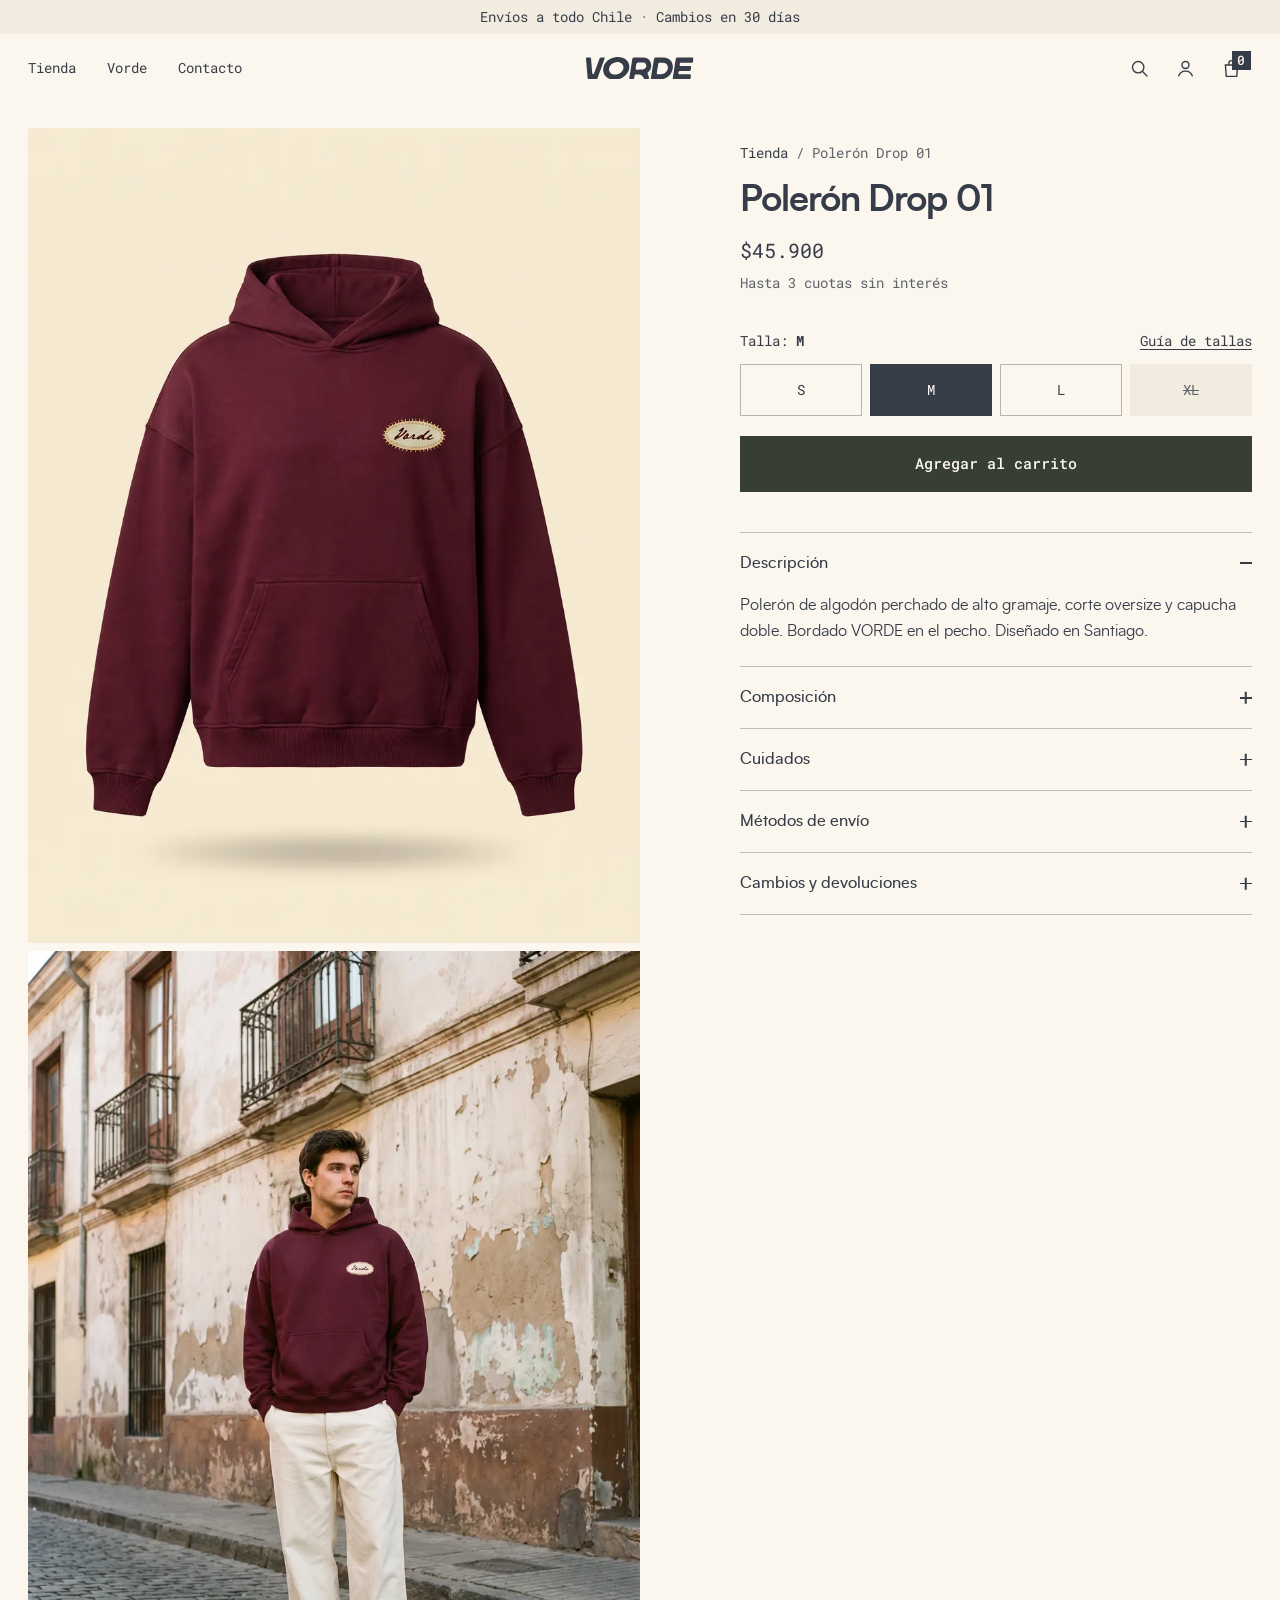
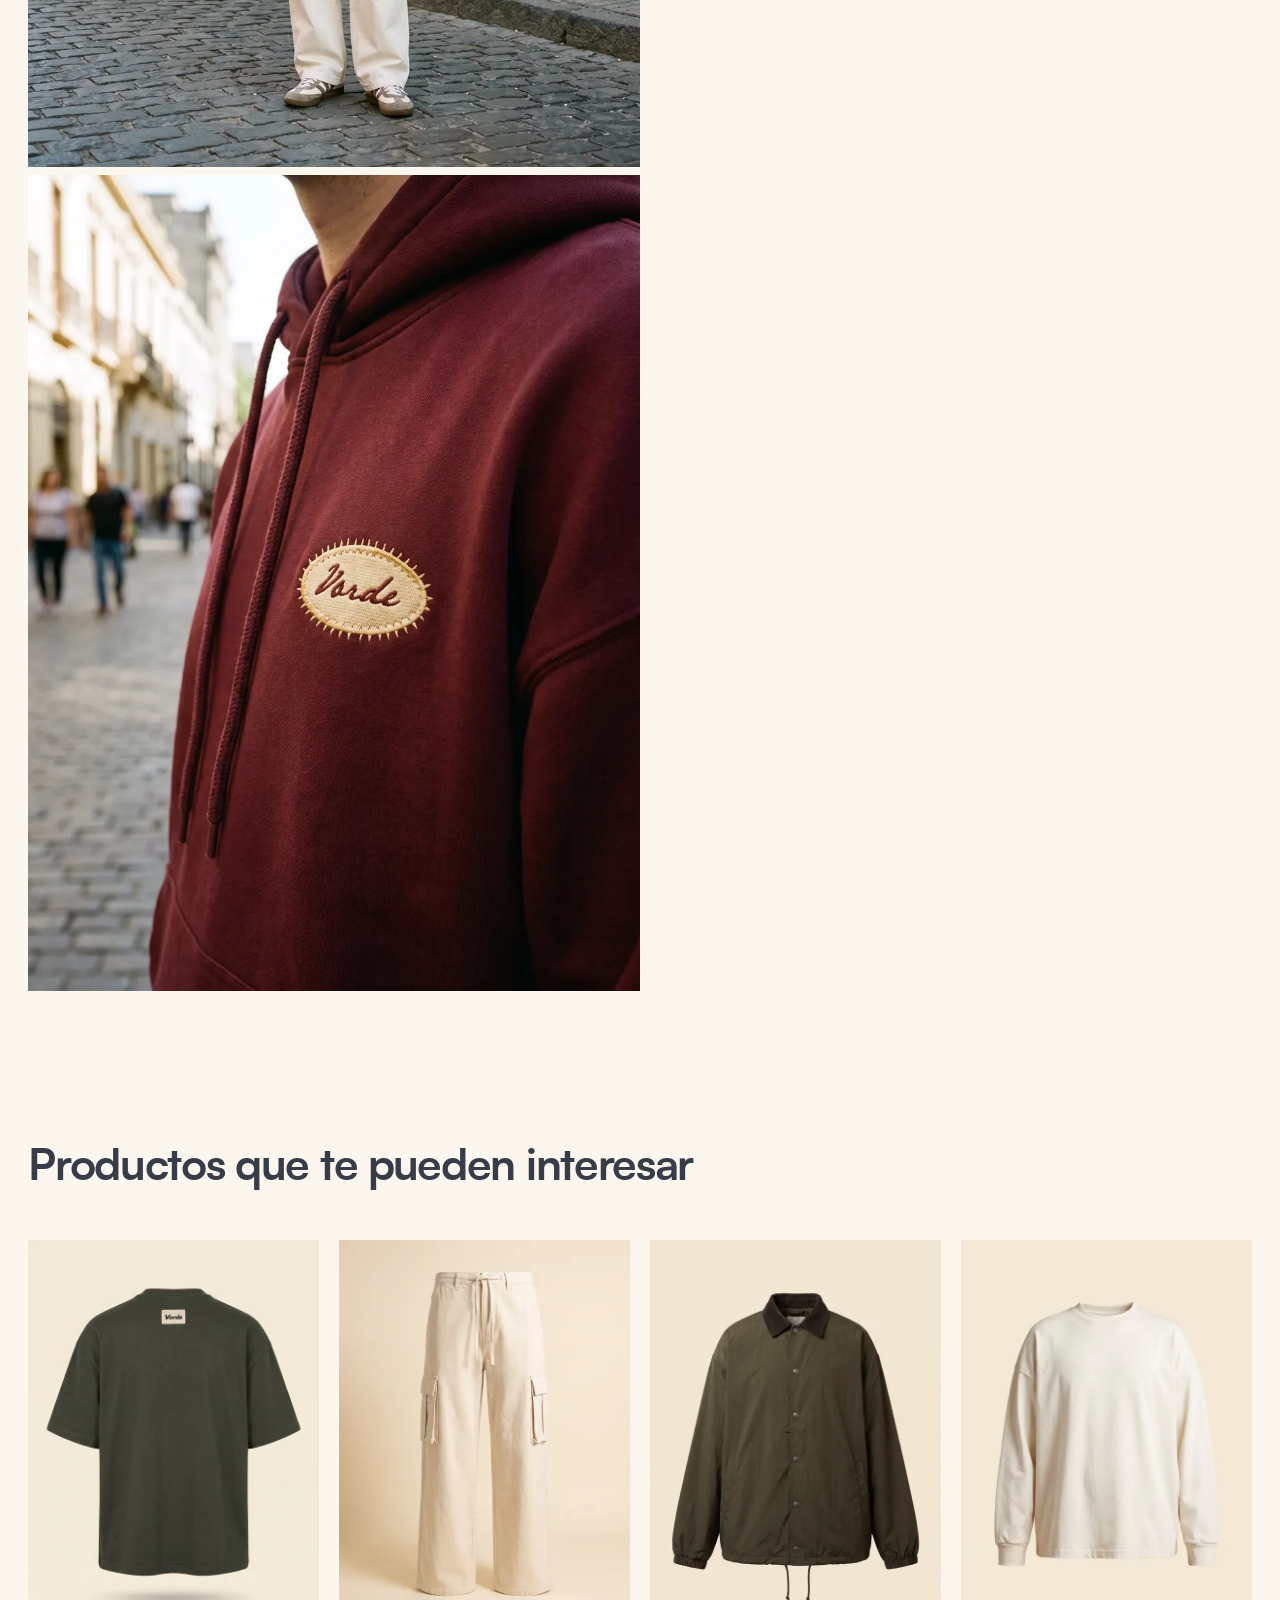
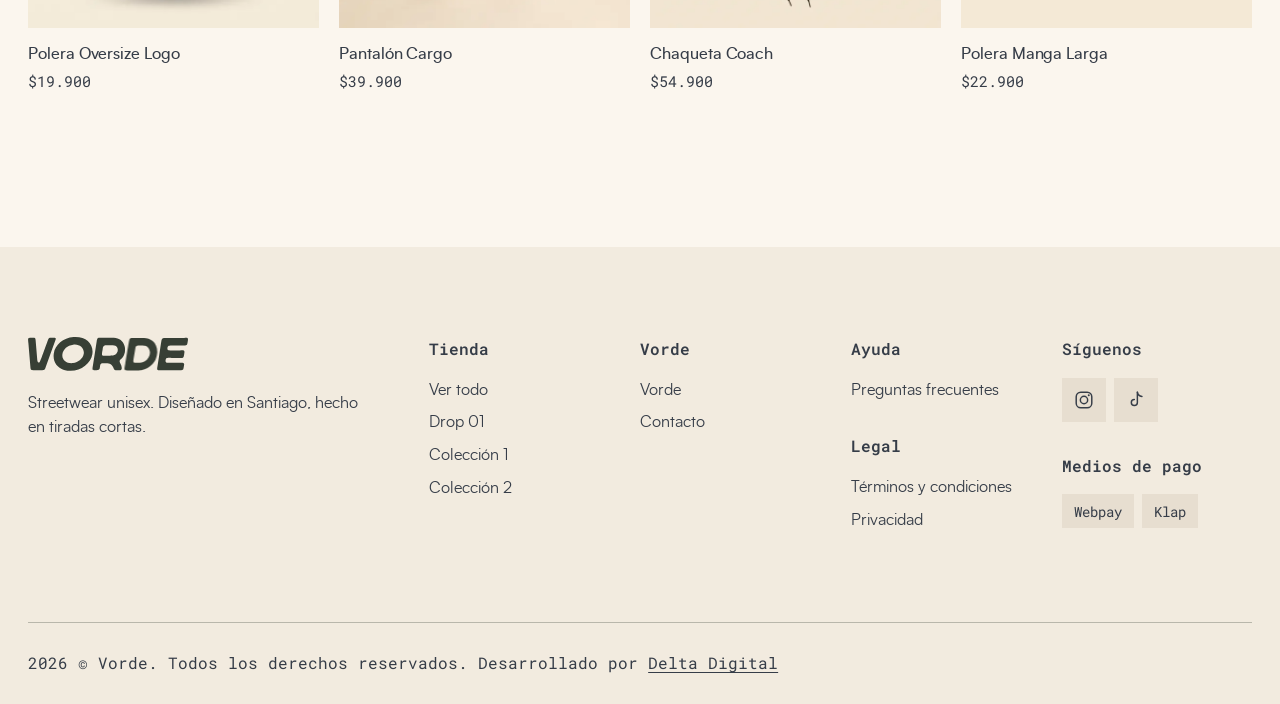
==== producto.html @ 06d6f012 "Subir sitio web" ====
<!doctype html>
<html lang="es">
<head>
  <meta charset="utf-8">
  <meta name="viewport" content="width=device-width, initial-scale=1, viewport-fit=cover">
  <title>Polerón Drop 01 | Vorde</title>
  <meta name="description" content="Streetwear unisex. Diseñado en Santiago, hecho en tiradas cortas.">
  <link rel="preload" href="assets/fonts/satoshi-black.woff2" as="font" type="font/woff2" crossorigin>
  <link rel="preconnect" href="https://fonts.googleapis.com">
  <link rel="preconnect" href="https://fonts.gstatic.com" crossorigin>
  <link rel="stylesheet" href="https://fonts.googleapis.com/css2?family=Roboto+Mono:wght@400;500;600&display=swap">
  <link rel="stylesheet" href="assets/css/styles.css">
</head>
<body data-solid-header>
  <a class="skip" href="#contenido">Saltar al contenido</a>

  <svg width="0" height="0" class="sprite" aria-hidden="true" focusable="false">
    <symbol id="i-search" viewBox="0 0 24 24"><circle cx="10.5" cy="10.5" r="6.5" fill="none" stroke="currentColor" stroke-width="1.6"/><path d="M15.5 15.5 21 21" fill="none" stroke="currentColor" stroke-width="1.6"/></symbol>
    <symbol id="i-user" viewBox="0 0 24 24"><circle cx="12" cy="8" r="4" fill="none" stroke="currentColor" stroke-width="1.6"/><path d="M4 21c1.2-4 4.3-6 8-6s6.8 2 8 6" fill="none" stroke="currentColor" stroke-width="1.6"/></symbol>
    <symbol id="i-bag" viewBox="0 0 24 24"><path d="M5 8h14l-1 13H6L5 8Z" fill="none" stroke="currentColor" stroke-width="1.6"/><path d="M9 8V6a3 3 0 0 1 6 0v2" fill="none" stroke="currentColor" stroke-width="1.6"/></symbol>
    <symbol id="i-menu" viewBox="0 0 24 24"><path d="M3 8h18M3 16h18" fill="none" stroke="currentColor" stroke-width="1.6"/></symbol>
    <symbol id="i-instagram" viewBox="0 0 24 24"><rect x="3.5" y="3.5" width="17" height="17" rx="5" fill="none" stroke="currentColor" stroke-width="1.6"/><circle cx="12" cy="12" r="4" fill="none" stroke="currentColor" stroke-width="1.6"/><circle cx="17.2" cy="6.8" r="1.1" fill="currentColor"/></symbol>
    <symbol id="i-tiktok" viewBox="0 0 24 24"><path d="M13.5 3.5v11.2a3.3 3.3 0 1 1-3.3-3.3" fill="none" stroke="currentColor" stroke-width="1.6" stroke-linecap="round"/><path d="M13.5 3.5c.4 2.6 2.3 4.4 5 4.6" fill="none" stroke="currentColor" stroke-width="1.6" stroke-linecap="round"/></symbol>
    <symbol id="i-close" viewBox="0 0 24 24"><path d="M5 5l14 14M19 5 5 19" fill="none" stroke="currentColor" stroke-width="1.6"/></symbol>
    <symbol id="vorde-logo" viewBox="0 0 147.6 31.26"><g fill="currentColor" fill-rule="evenodd"><path d="M70.67,7.78c.92-.24,4.79-.09,6.06-.09,2.12,0,3.57.01,4.85,1.18,1.03.94,1.6,2.85,1.03,4.61-1.24,3.84-5.27,3.84-8.26,3.84-1.23,0-4.92.26-5.67-.31-.98-.75-.14-3.81.08-5.08.29-1.72.14-3.7,1.9-4.16h0ZM89.33,14.01c1.08-5.45-1.71-10.08-5.06-11.86-2.21-1.18-4.29-1.44-7.12-1.44-2.84,0-5.67,0-8.51,0-3.98,0-4.68-.62-5.3,3.25-1.17,7.28-2.22,14.98-3.46,22.09-.87,4.99-.55,4.57,3.18,4.58,4.05,0,2.69-1.47,3.63-4.91.37-1.34,1.22-1.56,2.78-1.56,3.8-.01,7.15-.3,9.07,3.66,1.4,2.88.59,2.85,5.72,2.82,1.66-.01,2.23-.48,2.21-2.12-.03-3.05-2.28-4.77-1.94-6.55.36-1.89,3.65-2.18,4.79-7.96Z"/><path d="M147.54,2.96c.41-2.65-1.21-2.14-3.41-2.14h-17.16c-2.08,0-3.4,0-3.76,2-.82,4.61-1.51,9.94-2.28,14.71-.56,3.42-1.07,6.59-1.57,9.97-.34,2.34-.59,3.26,2.03,3.24h17.02c1.73,0,4.18.35,4.84-.92.21-.41.83-4.24.8-4.82-.1-1.8-3.11-1.21-4.52-1.21-1.67,0-10.56.11-11.42-.05-1.66-.31-1.43-2.91-.64-3.82.82-.94,3.54-.61,5.09-.61,1.91,0,3.81,0,5.72,0,1.61,0,4.18.36,5.08-.67.48-.55.88-3.84.96-4.68.2-2.16-2.24-1.6-4.09-1.6-1.91,0-3.81,0-5.72,0-1.24,0-4.64.27-5.4-.37-1.02-.85-.4-3.49.67-4,.88-.42,9.56-.19,11.29-.19,6.14,0,5.63.67,6.48-4.84Z"/><path d="M100.65,7.97c.95-.33,6.26-.1,7.31.19,1.97.53,3.39,1.97,4.06,3.74,1.57,4.13-.79,8.38-4.22,10.54-1.99,1.25-3.84,1.35-6.5,1.36-3.73,0-4.55.54-3.93-3.4l1.69-10c.27-1.51.32-1.97,1.59-2.41h0ZM119.13,15.24c.6-4.56-1.28-9.05-3.63-11.13-3.24-2.87-6.37-3.27-11.83-3.28-2.51,0-5.03-.02-7.54,0-1.41,0-2,.31-2.48,1.33-.48,1.02-3.25,18.89-3.9,22.39-.18.99-.38,2.12-.55,3.18-.19,1.23-.47,2.35.52,2.84.78.39,13.31.23,14.77,0,4.28-.66,7.83-2.85,9.94-5.11,2.57-2.76,4.03-5.23,4.69-10.22Z"/><path d="M41.58,7.12c5.94-.89,10.6,3.36,9.8,8.42-.7,4.41-5.09,8-9.92,8.54-6.03.68-10.62-3.14-9.75-8.33.77-4.65,4.6-7.84,9.87-8.63h0ZM59.3,15.96C60.85,6.22,53.32-.78,41.95.07c-9.55.72-17.14,7.18-18.25,15.28-.95,6.97,2.69,12.98,9.49,15.01,12.42,3.71,24.57-4.71,26.11-14.4Z"/><path d="M25.46,2.29c.74-1.97-1.68-1.58-3.13-1.58-1.93,0-3.03-.32-3.69,1.26-1.13,2.69-7.14,20.45-8.06,21.23-1.56,1.32-1.99-.96-2.11-2.19L6.96,2.98c-.19-2.14-.33-2.29-2.63-2.28-1.24,0-3.71-.42-4.24.71-.28.6.13,3.58.21,4.46l1.9,22.52c.18,2.1.56,2.24,2.69,2.24,1.56,0,8.78.17,9.66-.13,1.12-.38,1.37-1.84,1.82-3.08l3.89-10.73c1.79-4.76,3.41-9.63,5.2-14.4Z"/></g></symbol>
  </svg>

  <!-- Barra de anuncio + header (transparente sobre el hero, sólido al hacer scroll) -->
  <div class="top" data-top>
    <p class="announce">Envíos a todo Chile · Cambios en 30 días</p>
    <header class="nav">
      <button class="nav__menu icon-btn" type="button" aria-label="Abrir menú" aria-expanded="false" aria-controls="menu-movil" data-menu-open>
        <svg><use href="#i-menu"/></svg>
      </button>
      <nav class="nav__links" aria-label="Principal">
        <a href="tienda.html">Tienda</a>
        <a href="vorde.html">Vorde</a>
        <a href="contacto.html">Contacto</a>
      </nav>
      <a class="nav__logo" href="index.html" aria-label="Vorde, inicio">
        <svg class="logo" viewBox="0 0 147.6 31.26" aria-hidden="true" focusable="false"><use href="#vorde-logo"/></svg>
      </a>
      <div class="nav__icons">
        <a class="icon-btn" href="#buscar" aria-label="Buscar"><svg><use href="#i-search"/></svg></a>
        <a class="icon-btn nav__account" href="#cuenta" aria-label="Cuenta"><svg><use href="#i-user"/></svg></a>
        <a class="icon-btn nav__cart" href="#carrito" aria-label="Carrito, 0 productos"><svg><use href="#i-bag"/></svg><span class="nav__count">0</span></a>
      </div>
    </header>
  </div>

  <!-- Menú en teléfono -->
  <div class="drawer" id="menu-movil" hidden data-menu>
    <button class="icon-btn drawer__close" type="button" aria-label="Cerrar menú" data-menu-close><svg><use href="#i-close"/></svg></button>
    <nav aria-label="Menú">
      <a href="tienda.html">Tienda</a>
      <a href="vorde.html">Vorde</a>
      <a href="contacto.html">Contacto</a>
    </nav>
  </div>

  <main id="contenido" class="pdp-page" data-pdp>
    <!-- 1 · Producto: fotos apiladas a la izquierda, columna de compra fija a la derecha -->
    <section class="pdp container">
      <div class="pdp__gallery" data-gallery role="region" aria-roledescription="carrusel" aria-label="Fotos del producto">
          <figure class="pdp__photo">
            <picture>
              <source type="image/webp" srcset="assets/img/producto/poleron-drop01-1-900.webp 900w, assets/img/producto/poleron-drop01-1-1400.webp 1400w" sizes="(max-width: 900px) 88vw, 55vw">
              <img src="assets/img/producto/poleron-drop01-1-900.jpg" srcset="assets/img/producto/poleron-drop01-1-900.jpg 900w, assets/img/producto/poleron-drop01-1-1400.jpg 1400w" sizes="(max-width: 900px) 88vw, 55vw" width="1400" height="1867" alt="Polerón amplio burdeo con parche ovalado Vorde en el pecho." fetchpriority="high">
            </picture>
          </figure>
          <figure class="pdp__photo">
            <picture>
              <source type="image/webp" srcset="assets/img/producto/poleron-drop01-2-900.webp 900w, assets/img/producto/poleron-drop01-2-1400.webp 1400w" sizes="(max-width: 900px) 88vw, 55vw">
              <img src="assets/img/producto/poleron-drop01-2-900.jpg" srcset="assets/img/producto/poleron-drop01-2-900.jpg 900w, assets/img/producto/poleron-drop01-2-1400.jpg 1400w" sizes="(max-width: 900px) 88vw, 55vw" width="1400" height="1867" alt="Joven con el polerón burdeo y pantalón crema en una calle de Santiago." loading="lazy">
            </picture>
          </figure>
          <figure class="pdp__photo">
            <picture>
              <source type="image/webp" srcset="assets/img/producto/poleron-drop01-3-900.webp 900w, assets/img/producto/poleron-drop01-3-1400.webp 1400w" sizes="(max-width: 900px) 88vw, 55vw">
              <img src="assets/img/producto/poleron-drop01-3-900.jpg" srcset="assets/img/producto/poleron-drop01-3-900.jpg 900w, assets/img/producto/poleron-drop01-3-1400.jpg 1400w" sizes="(max-width: 900px) 88vw, 55vw" width="1400" height="1867" alt="Detalle del parche bordado Vorde y el cordón de la capucha del polerón burdeo." loading="lazy">
            </picture>
          </figure>
      </div>
      <div class="pdp__dots" data-dots role="group" aria-label="Elegir foto"><button type="button" class="is-on" aria-label="Foto 1 de 3" aria-current="true"></button><button type="button" aria-label="Foto 2 de 3"></button><button type="button" aria-label="Foto 3 de 3"></button></div>

      <div class="pdp__info">
        <div class="pdp__sticky">
          <!-- Ruta de navegación: vuelve a la Tienda -->
          <nav class="crumbs" aria-label="Ruta de navegación">
            <ol>
              <li><a href="tienda.html">Tienda</a></li>
              <li aria-current="page" data-p="crumb">Polerón Drop 01</li>
            </ol>
          </nav>

          <!-- 2 · Nombre y precio -->
          <h1 class="pdp__name" data-p="name">Polerón Drop 01</h1>
          <p class="pdp__price" data-p="price">$45.900</p>
          <p class="pdp__note">Hasta 3 cuotas sin interés</p>

          <!-- 3 · Selección de talla (en Shopify: variantes nativas) -->
          <div class="pdp__sizes">
            <div class="pdp__sizes-head">
              <p>Talla: <b data-p="size">M</b></p>
              <a href="#guia-de-tallas" data-guide-open aria-haspopup="dialog">Guía de tallas</a>
            </div>
            <div class="sizes" role="group" aria-label="Talla" data-sizes><button class="size" type="button" aria-pressed="false" data-size="S">S</button><button class="size is-on" type="button" aria-pressed="true" data-size="M">M</button><button class="size" type="button" aria-pressed="false" data-size="L">L</button><button class="size is-out" type="button" disabled aria-label="XL, agotada" data-size="XL"><s>XL</s></button></div>
          </div>

          <!-- 4 · Agregar al carrito -->
          <button class="btn btn--oliva pdp__add" type="button" data-add>Agregar al carrito</button>

          <!-- 5 · Información desplegable -->
          <div class="pdp__acc">
            <details class="acc" open>
              <summary>Descripción<span class="acc__icon" aria-hidden="true"></span></summary>
              <div class="acc__body"><p data-p="desc">Polerón de algodón perchado de alto gramaje, corte oversize y capucha doble. Bordado VORDE en el pecho. Diseñado en Santiago.</p></div>
            </details>
            <details class="acc">
              <summary>Composición<span class="acc__icon" aria-hidden="true"></span></summary>
              <div class="acc__body"><p>Texto de relleno: lorem ipsum dolor sit amet, consectetur adipiscing elit. Sed do eiusmod tempor incididunt ut labore et dolore magna aliqua.</p></div>
            </details>
            <details class="acc">
              <summary>Cuidados<span class="acc__icon" aria-hidden="true"></span></summary>
              <div class="acc__body"><p>Texto de relleno: lorem ipsum dolor sit amet, consectetur adipiscing elit. Sed do eiusmod tempor incididunt ut labore et dolore magna aliqua.</p></div>
            </details>
            <details class="acc">
              <summary>Métodos de envío<span class="acc__icon" aria-hidden="true"></span></summary>
              <div class="acc__body"><p>Texto de relleno: lorem ipsum dolor sit amet, consectetur adipiscing elit. Sed do eiusmod tempor incididunt ut labore et dolore magna aliqua.</p></div>
            </details>
            <details class="acc">
              <summary>Cambios y devoluciones<span class="acc__icon" aria-hidden="true"></span></summary>
              <div class="acc__body"><p>Texto de relleno: lorem ipsum dolor sit amet, consectetur adipiscing elit. Sed do eiusmod tempor incididunt ut labore et dolore magna aliqua.</p></div>
            </details>
          </div>
        </div>
      </div>
    </section>

    <!-- Teléfono: barra de compra fija abajo cuando el botón principal sale de pantalla -->
    <div class="buybar" data-buybar aria-hidden="true">
      <img class="buybar__img" src="assets/img/tienda/poleron-drop01-600.jpg" alt="" width="600" height="800" data-buy-img>
      <div class="buybar__txt"><b data-buy-name>Polerón Drop 01</b><span><span data-buy-size>Talla M</span> · <span data-buy-price>$45.900</span></span></div>
      <button class="btn btn--oliva buybar__btn" type="button" tabindex="-1" data-buy-add aria-label="Agregar al carrito">Agregar</button>
    </div>

    <!-- Guía de tallas: modal (en el teléfono sube desde abajo). En Shopify: contenido por metacampo del producto -->
    <div class="modal" data-guide hidden>
      <div class="modal__veil" data-guide-close></div>
      <div class="modal__panel" role="dialog" aria-modal="true" aria-labelledby="guide-title">
        <header class="modal__head">
          <h2 class="modal__title" id="guide-title">Guía de tallas</h2>
          <button class="icon-btn" type="button" aria-label="Cerrar guía de tallas" data-guide-close><svg><use href="#i-close"/></svg></button>
        </header>
        <div class="modal__body">
          <p class="guide__lead"><span data-guide-name>Polerón Drop 01</span> · medidas de la prenda en cm</p>
          <div class="guide__table">
            <table>
              <thead><tr><th scope="col">Talla</th><th scope="col">Pecho</th><th scope="col">Largo</th><th scope="col">Manga</th></tr></thead>
              <tbody><tr><th scope="row">S</th><td>56</td><td>68</td><td>60</td></tr><tr><th scope="row">M</th><td>59</td><td>70</td><td>61</td></tr><tr><th scope="row">L</th><td>62</td><td>72</td><td>62</td></tr><tr><th scope="row">XL</th><td>65</td><td>74</td><td>63</td></tr></tbody>
            </table>
          </div>
          <div class="guide__how">
            <svg class="guide__fig" viewBox="0 0 200 220" role="img" aria-label="Diagrama de medición: el pecho se mide de axila a axila y el largo desde el hombro hasta el borde inferior.">
              <path d="M70 20 Q100 34 130 20 L176 44 L164 86 L146 78 L146 196 L54 196 L54 78 L36 86 L24 44 Z" fill="var(--papel)" stroke="var(--tinta)" stroke-width="1.5" stroke-linejoin="round"/>
              <path d="M58 92 H142" stroke="var(--oliva)" stroke-width="2"/><path d="M58 86 V98 M142 86 V98" stroke="var(--oliva)" stroke-width="2"/>
              <text x="100" y="114" text-anchor="middle" font-family="Roboto Mono, monospace" font-size="11" fill="var(--tinta)">Pecho</text>
              <path d="M160 22 V196" stroke="var(--burdeo)" stroke-width="2"/><path d="M154 22 H166 M154 196 H166" stroke="var(--burdeo)" stroke-width="2"/>
              <text x="172" y="112" font-family="Roboto Mono, monospace" font-size="11" fill="var(--tinta)" transform="rotate(90 172 112)">Largo</text>
            </svg>
            <p>Cómo medir: pecho de axila a axila y largo desde el hombro. Si estás entre dos tallas, elige la mayor para un calce más suelto.</p>
          </div>
        </div>
      </div>
    </div>

    <!-- 6 · Productos que te pueden interesar (en Shopify: recomendaciones del mismo drop) -->
    <section class="related container" aria-labelledby="related-title">
      <h2 class="h3 related__title" id="related-title" data-reveal>Productos que te pueden interesar</h2>
      <ul class="products__grid" data-related>
        <li class="card" data-reveal style="--d:0ms">
          <a class="card__link" href="producto.html?p=polera-oversize-logo">
            <div class="card__media">
              <picture class="card__img"><source type="image/webp" srcset="assets/img/tienda/polera-oversize-logo-600.webp 600w, assets/img/tienda/polera-oversize-logo-900.webp 900w" sizes="(max-width: 700px) 46vw, 23vw"><img src="assets/img/tienda/polera-oversize-logo-600.jpg" width="900" height="1200" alt="Polera amplia verde oliva vista de espalda, con etiqueta tejida Vorde bajo el cuello." loading="lazy"></picture>
              <picture class="card__img card__img--alt"><source type="image/webp" srcset="assets/img/tienda/polera-oversize-logo-uso-600.webp 600w, assets/img/tienda/polera-oversize-logo-uso-900.webp 900w" sizes="(max-width: 700px) 46vw, 23vw"><img src="assets/img/tienda/polera-oversize-logo-uso-600.jpg" width="900" height="1200" alt="Joven de espalda con la polera oliva caminando por una calle arbolada de Santiago." loading="lazy"></picture>
            </div>
            <h3 class="card__name">Polera Oversize Logo</h3>
            <p class="card__price">$19.900</p>
          </a>
        </li>
        <li class="card" data-reveal style="--d:70ms">
          <a class="card__link" href="producto.html?p=pantalon-cargo">
            <div class="card__media">
              <picture class="card__img"><source type="image/webp" srcset="assets/img/tienda/pantalon-cargo-600.webp 600w, assets/img/tienda/pantalon-cargo-900.webp 900w" sizes="(max-width: 700px) 46vw, 23vw"><img src="assets/img/tienda/pantalon-cargo-600.jpg" width="900" height="1200" alt="Pantalón cargo ancho color crudo con bolsillos laterales." loading="lazy"></picture>
              <picture class="card__img card__img--alt"><source type="image/webp" srcset="assets/img/tienda/pantalon-cargo-uso-600.webp 600w, assets/img/tienda/pantalon-cargo-uso-900.webp 900w" sizes="(max-width: 700px) 46vw, 23vw"><img src="assets/img/tienda/pantalon-cargo-uso-600.jpg" width="900" height="1200" alt="Joven con el pantalón cargo crudo y polera oliva apoyada en un muro de piedra." loading="lazy"></picture>
            </div>
            <h3 class="card__name">Pantalón Cargo</h3>
            <p class="card__price">$39.900</p>
          </a>
        </li>
        <li class="card" data-reveal style="--d:140ms">
          <a class="card__link" href="producto.html?p=chaqueta-coach">
            <div class="card__media">
              <picture class="card__img"><source type="image/webp" srcset="assets/img/tienda/chaqueta-coach-600.webp 600w, assets/img/tienda/chaqueta-coach-900.webp 900w" sizes="(max-width: 700px) 46vw, 23vw"><img src="assets/img/tienda/chaqueta-coach-600.jpg" width="900" height="1200" alt="Chaqueta coach verde oliva con broches y cuello de pana café." loading="lazy"></picture>
              <picture class="card__img card__img--alt"><source type="image/webp" srcset="assets/img/tienda/chaqueta-coach-uso-600.webp 600w, assets/img/tienda/chaqueta-coach-uso-900.webp 900w" sizes="(max-width: 700px) 46vw, 23vw"><img src="assets/img/tienda/chaqueta-coach-uso-600.jpg" width="900" height="1200" alt="Joven con la chaqueta coach oliva y pantalón café en una esquina de Santiago." loading="lazy"></picture>
            </div>
            <h3 class="card__name">Chaqueta Coach</h3>
            <p class="card__price">$54.900</p>
          </a>
        </li>
        <li class="card" data-reveal style="--d:210ms">
          <a class="card__link" href="producto.html?p=polera-manga-larga">
            <div class="card__media">
              <picture class="card__img"><source type="image/webp" srcset="assets/img/tienda/polera-manga-larga-600.webp 600w, assets/img/tienda/polera-manga-larga-900.webp 900w" sizes="(max-width: 700px) 46vw, 23vw"><img src="assets/img/tienda/polera-manga-larga-600.jpg" width="900" height="1200" alt="Polera manga larga amplia color crema." loading="lazy"></picture>
              <picture class="card__img card__img--alt"><source type="image/webp" srcset="assets/img/tienda/polera-manga-larga-uso-600.webp 600w, assets/img/tienda/polera-manga-larga-uso-900.webp 900w" sizes="(max-width: 700px) 46vw, 23vw"><img src="assets/img/tienda/polera-manga-larga-uso-600.jpg" width="900" height="1200" alt="Joven sentada en una escalera con la polera manga larga crema y pantalón burdeo." loading="lazy"></picture>
            </div>
            <h3 class="card__name">Polera Manga Larga</h3>
            <p class="card__price">$22.900</p>
          </a>
        </li>
      </ul>
    </section>
  </main>

  <script type="application/json" id="productos">[{"slug":"poleron-drop01","name":"Polerón Drop 01","price":"$45.900","sizes":{"S":1,"M":1,"L":1,"XL":0},"desc":"Polerón de algodón perchado de alto gramaje, corte oversize y capucha doble. Bordado VORDE en el pecho. Diseñado en Santiago.","alts":["Polerón amplio burdeo con parche ovalado Vorde en el pecho.","Joven con el polerón burdeo y pantalón crema en una calle de Santiago.","Detalle del parche bordado Vorde y el cordón de la capucha del polerón burdeo."],"color":"burdeo"},{"slug":"polera-oversize-logo","name":"Polera Oversize Logo","price":"$19.900","sizes":{"S":1,"M":1,"L":1,"XL":1},"desc":"Texto de relleno: lorem ipsum dolor sit amet, consectetur adipiscing elit. Sed do eiusmod tempor incididunt ut labore et dolore magna aliqua.","alts":["Polera amplia verde oliva vista de espalda, con etiqueta tejida Vorde bajo el cuello.","Joven de espalda con la polera oliva caminando por una calle arbolada de Santiago.","Detalle del cuello acanalado y la costura del hombro de la polera oliva."],"color":"oliva"},{"slug":"pantalon-cargo","name":"Pantalón Cargo","price":"$39.900","sizes":{"S":0,"M":1,"L":1,"XL":1},"desc":"Texto de relleno: lorem ipsum dolor sit amet, consectetur adipiscing elit. Sed do eiusmod tempor incididunt ut labore et dolore magna aliqua.","alts":["Pantalón cargo ancho color crudo con bolsillos laterales.","Joven con el pantalón cargo crudo y polera oliva apoyada en un muro de piedra.","Detalle del bolsillo cargo y la caída del pantalón crudo sobre la zapatilla."],"color":"crema"},{"slug":"chaqueta-coach","name":"Chaqueta Coach","price":"$54.900","sizes":{"S":1,"M":0,"L":0,"XL":1},"desc":"Texto de relleno: lorem ipsum dolor sit amet, consectetur adipiscing elit. Sed do eiusmod tempor incididunt ut labore et dolore magna aliqua.","alts":["Chaqueta coach verde oliva con broches y cuello de pana café.","Joven con la chaqueta coach oliva y pantalón café en una esquina de Santiago.","Detalle del cuello de pana y los broches metálicos de la chaqueta coach."],"color":"oliva"},{"slug":"polera-manga-larga","name":"Polera Manga Larga","price":"$22.900","sizes":{"S":1,"M":1,"L":1,"XL":1},"desc":"Texto de relleno: lorem ipsum dolor sit amet, consectetur adipiscing elit. Sed do eiusmod tempor incididunt ut labore et dolore magna aliqua.","alts":["Polera manga larga amplia color crema.","Joven sentada en una escalera con la polera manga larga crema y pantalón burdeo.","Detalle del puño acanalado de la polera manga larga crema."],"color":"crema"},{"slug":"poleron-cierre","name":"Polerón Cierre","price":"$49.900","sizes":{"S":1,"M":1,"L":1,"XL":0},"desc":"Texto de relleno: lorem ipsum dolor sit amet, consectetur adipiscing elit. Sed do eiusmod tempor incididunt ut labore et dolore magna aliqua.","alts":["Polerón con cierre café, amplio, con parche ovalado Vorde.","Joven con el polerón con cierre café cruzando una calle de Santiago.","Detalle del cierre metálico y el parche bordado Vorde del polerón café."],"color":"cafe"},{"slug":"short-nylon","name":"Short Nylon","price":"$24.900","sizes":{"S":0,"M":0,"L":0,"XL":0},"desc":"Texto de relleno: lorem ipsum dolor sit amet, consectetur adipiscing elit. Sed do eiusmod tempor incididunt ut labore et dolore magna aliqua.","alts":["Short de nylon café, ancho, con cordón en la cintura.","Joven sentada en un muro de un parque con el short de nylon café.","Detalle de la pretina elástica con cordón del short de nylon café."],"color":"cafe"},{"slug":"gorro-tejido","name":"Gorro Tejido","price":"$14.900","unique":true,"desc":"Texto de relleno: lorem ipsum dolor sit amet, consectetur adipiscing elit. Sed do eiusmod tempor incididunt ut labore et dolore magna aliqua.","alts":["Gorro tejido acanalado color burdeo con doblez.","Joven con el gorro tejido burdeo y polerón café en una calle de Santiago.","Detalle del tejido acanalado y el doblez del gorro burdeo."],"color":"burdeo"}]</script>

  <!-- Footer global -->
  <footer class="footer">
    <div class="container">
      <div class="footer__grid">
        <div class="footer__brand">
          <svg class="footer__logo" viewBox="0 0 147.6 31.26" role="img" aria-label="Vorde" data-reveal="letters"><g fill="currentColor" fill-rule="evenodd"><path style="--i:0" d="M25.46,2.29c.74-1.97-1.68-1.58-3.13-1.58-1.93,0-3.03-.32-3.69,1.26-1.13,2.69-7.14,20.45-8.06,21.23-1.56,1.32-1.99-.96-2.11-2.19L6.96,2.98c-.19-2.14-.33-2.29-2.63-2.28-1.24,0-3.71-.42-4.24.71-.28.6.13,3.58.21,4.46l1.9,22.52c.18,2.1.56,2.24,2.69,2.24,1.56,0,8.78.17,9.66-.13,1.12-.38,1.37-1.84,1.82-3.08l3.89-10.73c1.79-4.76,3.41-9.63,5.2-14.4Z"/><path style="--i:1" d="M41.58,7.12c5.94-.89,10.6,3.36,9.8,8.42-.7,4.41-5.09,8-9.92,8.54-6.03.68-10.62-3.14-9.75-8.33.77-4.65,4.6-7.84,9.87-8.63h0ZM59.3,15.96C60.85,6.22,53.32-.78,41.95.07c-9.55.72-17.14,7.18-18.25,15.28-.95,6.97,2.69,12.98,9.49,15.01,12.42,3.71,24.57-4.71,26.11-14.4Z"/><path style="--i:2" d="M70.67,7.78c.92-.24,4.79-.09,6.06-.09,2.12,0,3.57.01,4.85,1.18,1.03.94,1.6,2.85,1.03,4.61-1.24,3.84-5.27,3.84-8.26,3.84-1.23,0-4.92.26-5.67-.31-.98-.75-.14-3.81.08-5.08.29-1.72.14-3.7,1.9-4.16h0ZM89.33,14.01c1.08-5.45-1.71-10.08-5.06-11.86-2.21-1.18-4.29-1.44-7.12-1.44-2.84,0-5.67,0-8.51,0-3.98,0-4.68-.62-5.3,3.25-1.17,7.28-2.22,14.98-3.46,22.09-.87,4.99-.55,4.57,3.18,4.58,4.05,0,2.69-1.47,3.63-4.91.37-1.34,1.22-1.56,2.78-1.56,3.8-.01,7.15-.3,9.07,3.66,1.4,2.88.59,2.85,5.72,2.82,1.66-.01,2.23-.48,2.21-2.12-.03-3.05-2.28-4.77-1.94-6.55.36-1.89,3.65-2.18,4.79-7.96Z"/><path style="--i:3" d="M100.65,7.97c.95-.33,6.26-.1,7.31.19,1.97.53,3.39,1.97,4.06,3.74,1.57,4.13-.79,8.38-4.22,10.54-1.99,1.25-3.84,1.35-6.5,1.36-3.73,0-4.55.54-3.93-3.4l1.69-10c.27-1.51.32-1.97,1.59-2.41h0ZM119.13,15.24c.6-4.56-1.28-9.05-3.63-11.13-3.24-2.87-6.37-3.27-11.83-3.28-2.51,0-5.03-.02-7.54,0-1.41,0-2,.31-2.48,1.33-.48,1.02-3.25,18.89-3.9,22.39-.18.99-.38,2.12-.55,3.18-.19,1.23-.47,2.35.52,2.84.78.39,13.31.23,14.77,0,4.28-.66,7.83-2.85,9.94-5.11,2.57-2.76,4.03-5.23,4.69-10.22Z"/><path style="--i:4" d="M147.54,2.96c.41-2.65-1.21-2.14-3.41-2.14h-17.16c-2.08,0-3.4,0-3.76,2-.82,4.61-1.51,9.94-2.28,14.71-.56,3.42-1.07,6.59-1.57,9.97-.34,2.34-.59,3.26,2.03,3.24h17.02c1.73,0,4.18.35,4.84-.92.21-.41.83-4.24.8-4.82-.1-1.8-3.11-1.21-4.52-1.21-1.67,0-10.56.11-11.42-.05-1.66-.31-1.43-2.91-.64-3.82.82-.94,3.54-.61,5.09-.61,1.91,0,3.81,0,5.72,0,1.61,0,4.18.36,5.08-.67.48-.55.88-3.84.96-4.68.2-2.16-2.24-1.6-4.09-1.6-1.91,0-3.81,0-5.72,0-1.24,0-4.64.27-5.4-.37-1.02-.85-.4-3.49.67-4,.88-.42,9.56-.19,11.29-.19,6.14,0,5.63.67,6.48-4.84Z"/></g></svg>
          <p class="footer__about" data-reveal>Streetwear unisex. Diseñado en Santiago, hecho en tiradas cortas.</p>
        </div>
        <div data-reveal style="--d:60ms">
          <h3 class="footer__h">Tienda</h3>
          <ul><li><a href="tienda.html">Ver todo</a></li><li><a href="tienda.html#drop-01">Drop 01</a></li><li><a href="tienda.html#coleccion-1">Colección 1</a></li><li><a href="tienda.html#coleccion-2">Colección 2</a></li></ul>
        </div>
        <div data-reveal style="--d:120ms">
          <h3 class="footer__h">Vorde</h3>
          <ul><li><a href="vorde.html">Vorde</a></li><li><a href="contacto.html">Contacto</a></li></ul>
        </div>
        <div data-reveal style="--d:180ms">
          <h3 class="footer__h">Ayuda</h3>
          <ul><li><a href="#preguntas-frecuentes">Preguntas frecuentes</a></li></ul>
          <h3 class="footer__h footer__h--gap">Legal</h3>
          <ul><li><a href="legal.html#terminos">Términos y condiciones</a></li><li><a href="legal.html#privacidad">Privacidad</a></li></ul>
        </div>
        <div data-reveal style="--d:240ms">
          <h3 class="footer__h">Síguenos</h3>
          <ul class="social"><li><a class="social__link" href="#instagram" aria-label="Instagram"><svg aria-hidden="true"><use href="#i-instagram"/></svg></a></li><li><a class="social__link" href="#tiktok" aria-label="TikTok"><svg aria-hidden="true"><use href="#i-tiktok"/></svg></a></li></ul>
          <h3 class="footer__h footer__h--gap">Medios de pago</h3>
          <ul class="chips"><li><span class="chip">Webpay</span></li><li><span class="chip">Klap</span></li></ul>
        </div>
      </div>
      <hr class="footer__rule">
      <p class="footer__legal">2026 © Vorde. Todos los derechos reservados. Desarrollado por <a href="https://deltadigital.cl" target="_blank" rel="noopener">Delta Digital</a></p>
    </div>
  </footer>

  <script src="assets/js/lenis.min.js" defer></script>
  <script src="assets/js/main.js" defer></script>
</body>
</html>
---- assets/css/styles.css ----
@font-face{font-family:Satoshi;src:url(../fonts/satoshi-regular.woff2) format("woff2");font-weight:400;font-display:swap}@font-face{font-family:Satoshi;src:url(../fonts/satoshi-medium.woff2) format("woff2");font-weight:500;font-display:swap}@font-face{font-family:Satoshi;src:url(../fonts/satoshi-bold.woff2) format("woff2");font-weight:700;font-display:swap}@font-face{font-family:Satoshi;src:url(../fonts/satoshi-black.woff2) format("woff2");font-weight:900;font-display:swap}:root{--crema: #FBF6EE;--tinta: #363D48;--tierra: #3F3024;--oliva: #373F35;--burdeo: #4C2120;--papel: #F2EBDF;--papel-2: #E7DED0;--etiqueta: #FFFDF8;--oliva-hover: #262C25;--suave: #5D626A;--f-display: "Satoshi", "Helvetica Neue", Arial, sans-serif;--f-mono: "Roboto Mono", ui-monospace, "SFMono-Regular", Menlo, Consolas, monospace;--fs-drop: min(19.5vw, 330px);--fs-h2: clamp(40px, 5vw, 76px);--fs-h3: clamp(28px, 3.4vw, 52px);--fs-body: 16px;--fs-small: 14px;--fs-micro: 16px;--m: clamp(16px, 2.2vw, 32px);--gutter: clamp(12px, 1.6vw, 24px);--section: clamp(104px, 12vw, 200px);--bar-h: 34px;--nav-h: 68px;--ease: cubic-bezier(.2, .7, .1, 1);--ease-io: cubic-bezier(.65, 0, .35, 1)}*,*:before,*:after{box-sizing:border-box}html{-webkit-text-size-adjust:100%}body{margin:0;background:var(--crema);color:var(--tinta);font-family:var(--f-display);font-size:var(--fs-body);line-height:1.55;-webkit-font-smoothing:antialiased;text-rendering:optimizeLegibility}img{display:block;max-width:100%;height:auto}a{color:inherit;text-decoration:none}h1,h2,h3,p,figure,dl,dd,ul{margin:0}ul{padding:0;list-style:none}button{font:inherit;color:inherit}::selection{background:var(--oliva);color:var(--crema)}:focus-visible{outline:2px solid currentColor;outline-offset:3px}html.lenis,html.lenis body{height:auto}.lenis.lenis-smooth{scroll-behavior:auto!important}.lenis.lenis-smooth [data-lenis-prevent]{overscroll-behavior:contain}.lenis.lenis-stopped{overflow:hidden}[hidden]{display:none!important}.sprite{position:absolute}.sr-only{position:absolute;width:1px;height:1px;overflow:hidden;clip:rect(0 0 0 0);white-space:nowrap}.skip{position:fixed;left:var(--m);top:8px;z-index:100;background:var(--oliva);color:var(--crema);font-family:var(--f-mono);font-size:var(--fs-small);padding:10px 14px;transform:translateY(-150%);transition:transform .2s var(--ease)}.skip:focus{transform:none}.container{padding-left:max(var(--m),env(safe-area-inset-left,0px));padding-right:max(var(--m),env(safe-area-inset-right,0px))}.grid{display:grid;grid-template-columns:repeat(12,minmax(0,1fr));column-gap:var(--gutter)}.h2{font-weight:700;font-size:var(--fs-h2);line-height:.98;letter-spacing:-.035em;text-wrap:balance}.h3{font-weight:700;font-size:var(--fs-h3);line-height:1.02;letter-spacing:-.03em;text-wrap:balance}.btn{display:inline-flex;align-items:center;justify-content:center;min-height:50px;padding:0 26px;border:0;cursor:pointer;font-family:var(--f-mono);font-weight:500;font-size:var(--fs-small);letter-spacing:0;transition:background-color .25s var(--ease),color .25s var(--ease),transform .15s var(--ease)}.btn:active{transform:translateY(1px)}.btn--oliva{background:var(--oliva);color:var(--crema)}.btn--oliva:hover{background:var(--oliva-hover)}.btn--crema{background:var(--crema);color:var(--burdeo)}.btn--crema:hover{background:var(--papel-2)}.top{position:fixed;inset:0 0 auto;z-index:50;padding-top:env(safe-area-inset-top,0px)}.announce{height:var(--bar-h);display:flex;align-items:center;justify-content:center;background:var(--papel);color:var(--tinta);font-family:var(--f-mono);font-size:var(--fs-small);line-height:1;padding-inline:var(--m);text-align:center}.nav{height:var(--nav-h);display:grid;grid-template-columns:1fr auto 1fr;align-items:center;padding-left:max(var(--m),env(safe-area-inset-left,0px));padding-right:max(var(--m),env(safe-area-inset-right,0px));color:var(--crema);background-color:transparent;transition:background-color .4s var(--ease),color .4s var(--ease)}.top.is-solid .nav{background-color:var(--crema);color:var(--tinta)}.nav__links{display:flex;gap:clamp(20px,2.4vw,36px);font-family:var(--f-mono);font-size:var(--fs-small)}.nav__links a{position:relative;padding-block:6px}.nav__links a:after{content:"";position:absolute;left:0;right:0;bottom:2px;height:1.5px;background:currentColor;transform:scaleX(0);transform-origin:left;transition:transform .35s var(--ease)}.nav__links a:hover:after,.nav__links a:focus-visible:after{transform:scaleX(1)}.nav__logo{position:relative;display:block;width:clamp(96px,8.4vw,128px)}.nav__logo .logo{display:block;width:100%;height:auto;aspect-ratio:147.6 / 31.26}.nav__icons{justify-self:end;display:flex;align-items:center;gap:6px}.icon-btn{display:inline-grid;place-items:center;width:40px;height:40px;background:none;border:0;padding:0;cursor:pointer;position:relative;transition:opacity .2s}.icon-btn:hover{opacity:.65}.icon-btn svg{width:21px;height:21px}.nav__count{position:absolute;top:3px;right:1px;min-width:19px;height:19px;padding:0 4px;display:grid;place-items:center;background:var(--crema);color:var(--tinta);font-family:var(--f-mono);font-size:13px;line-height:1;font-weight:500;transition:background-color .4s var(--ease),color .4s var(--ease)}.top.is-solid .nav__count{background:var(--tinta);color:var(--crema)}.nav__menu{display:none}.drawer{position:fixed;inset:0;z-index:60;background:var(--crema);color:var(--tinta);padding:calc(env(safe-area-inset-top,0px) + 96px) max(var(--m),env(safe-area-inset-right,0px)) 40px max(var(--m),env(safe-area-inset-left,0px))}.drawer nav{display:grid;gap:10px}.drawer nav a{font-weight:700;font-size:var(--fs-h2);line-height:1.05;letter-spacing:-.03em}.drawer__close{position:absolute;top:calc(env(safe-area-inset-top,0px) + var(--bar-h) + 14px);left:max(calc(var(--m) - 10px),env(safe-area-inset-left,0px))}.drawer:not([hidden]) nav a{animation:rise .6s var(--ease) both}.drawer:not([hidden]) nav a:nth-child(2){animation-delay:60ms}.drawer:not([hidden]) nav a:nth-child(3){animation-delay:.12s}.hero{--p: 0;position:sticky;top:0;z-index:0;height:100svh;min-height:560px;overflow:hidden;background:var(--tinta)}main>section:not(.hero),.footer{position:relative;z-index:1}.hero.is-covered{visibility:hidden}.hero.is-covered .hero__grain{animation-play-state:paused}.editorial,.news{background:var(--crema)}.hero__link{display:block;height:100%;color:var(--crema)}.hero__link:focus-visible{outline-offset:-6px}.hero__media{position:absolute;inset:0}.hero__media img,.hero__media video{width:100%;height:100%;object-fit:cover;object-position:50% 45%}.hero__media img{animation:settle 2.6s var(--ease) both;transition:transform 1.2s var(--ease)}.hero__link:hover .hero__media img{transform:scale(1.015)}.hero:before,.hero:after{content:"";position:absolute;left:0;right:0;z-index:1;pointer-events:none}.hero:before{top:0;height:28%;background:linear-gradient(to bottom,#1614126b,#16141200)}.hero:after{bottom:0;height:46%;background:linear-gradient(to top,#1614128c,#16141200)}.hero__title{opacity:calc(1 - var(--p) * 1.6);transform:translate3d(0,calc(var(--p) * -6vh),0);position:absolute;z-index:3;left:0;right:0;bottom:clamp(18px,2.6vw,40px);display:flex;justify-content:center;font-weight:900;font-size:var(--fs-drop);line-height:.76;letter-spacing:-.05em;white-space:nowrap}.hero__shade{position:absolute;inset:0;z-index:1;background:#161412;opacity:calc(var(--p) * .55);pointer-events:none}.hero__grain,.band__grain{position:absolute;inset:-64px;z-index:2;pointer-events:none;opacity:var(--grain, .12);background:url(../img/grano.png) 0 0 / 256px 256px repeat;will-change:transform;contain:strict;animation:grain .9s steps(6) infinite}.hero__grain{--grain: .096}.band__grain{z-index:4;--grain: .072}.band:not(.is-visible) .band__grain{animation-play-state:paused}@keyframes grain{0%{transform:translateZ(0)}17%{transform:translate3d(-36px,24px,0)}33%{transform:translate3d(28px,-44px,0)}50%{transform:translate3d(-52px,-18px,0)}67%{transform:translate3d(44px,36px,0)}83%{transform:translate3d(-18px,52px,0)}to{transform:translateZ(0)}}.hero__title span{display:inline-block;animation:rise 1.1s var(--ease) both;animation-delay:calc(var(--i, 0) * 70ms + .35s)}.hero__title .sp{width:.22em;animation:none}.editorial{padding-block:var(--section) calc(var(--section) * 1.1)}.editorial__title{grid-column:1 / 9;margin-bottom:clamp(40px,5vw,80px)}.ed{overflow:hidden;background:var(--papel)}.ed img{width:100%;height:100%;object-fit:cover;transition:transform 1.2s var(--ease)}.ed:hover img{transform:scale(1.03)}.ed--1{grid-column:1 / 6;aspect-ratio:3 / 4}.ed--2{grid-column:6 / 10;aspect-ratio:4 / 5;margin-top:clamp(80px,11vw,180px)}.ed--3{grid-column:10 / 13;aspect-ratio:3 / 4;margin-top:clamp(20px,2.6vw,44px)}.band{--s: 1;--o: 1;--v: 1;background:var(--burdeo);color:var(--crema);height:100svh;min-height:600px}html.js .band{height:300svh}html.js .band+.news{margin-top:-100svh}.band__sticky{position:sticky;top:0;height:100svh;min-height:600px;overflow:hidden;display:flex;align-items:flex-start}.band__media,.band__cut{position:absolute;inset:calc(var(--bar-h) + var(--nav-h) + env(safe-area-inset-top,0px)) 0 0 0;transform-origin:50% 45%;transform:scale(var(--s));opacity:var(--o);will-change:transform,opacity}.band__media img,.band__cut img{width:100%;height:100%;object-fit:cover;object-position:50% 0%}.band__cut{z-index:3;pointer-events:none}.band__sticky:after{display:none;content:"";position:absolute;inset:auto 0 0;z-index:1;height:60%;pointer-events:none;opacity:var(--v);background:linear-gradient(to top,#1614129e,#16141200)}.band__copy{position:relative;z-index:2;width:100%;padding-top:calc(var(--bar-h) + var(--nav-h) + 3.4vw)}.band__title{font-weight:900;font-size:5.2vw;line-height:.92;letter-spacing:-.035em;text-transform:uppercase}.band__title span{display:block}.band__title span:first-child{font-weight:400}.band__title span:first-child{font-size:min(45px,5.2vw)}.band__title span:first-child{display:inline;white-space:nowrap}.band__title{padding-top:calc(5.2vw * .92)}.band .btn{margin-top:3vw}.news__wrap{display:grid;grid-template-columns:minmax(0,5fr) minmax(0,6fr);align-items:center;padding-block:clamp(56px,7vw,120px);padding-left:max(var(--m),env(safe-area-inset-left,0px))}.news__media{overflow:hidden;background:var(--papel);aspect-ratio:1 / 1}.news__media img{width:100%;height:100%;object-fit:cover;object-position:50% 50%}.news__body{display:flex;flex-direction:column;justify-content:center;padding-block:32px;padding-left:clamp(32px,6vw,112px);padding-right:max(var(--m),env(safe-area-inset-right,0px))}.news__title{max-width:15ch}.news__form{margin-top:clamp(32px,4vw,56px);max-width:540px}.field{display:flex;gap:0}.field input{flex:1;min-width:0;height:52px;border:0;border-radius:0;padding:0 16px;background:var(--papel);color:var(--tinta);font-family:var(--f-mono);font-size:var(--fs-body);transition:background-color .25s var(--ease)}.field input::placeholder{color:var(--suave);opacity:1}.field input:hover{background:var(--papel-2)}.field input:focus-visible{outline:2px solid var(--oliva);outline-offset:0;background:var(--etiqueta)}.field .btn{min-height:52px}.news__legal{margin-top:14px;font-family:var(--f-mono);font-size:var(--fs-micro);line-height:1.55;color:var(--tinta);max-width:52ch}.footer{--footer-gap: clamp(64px, 7vw, 112px);background:var(--papel);padding-top:var(--footer-gap);padding-bottom:calc(28px + env(safe-area-inset-bottom,0px))}.footer__grid{display:grid;grid-template-columns:minmax(0,4fr) repeat(4,minmax(0,2fr));gap:40px var(--gutter)}.footer__about{max-width:30ch;font-size:var(--fs-body);line-height:1.5}.footer__h{font-family:var(--f-mono);font-weight:600;font-size:var(--fs-body);color:var(--tinta);margin-bottom:16px}.footer__h--gap{margin-top:32px}.footer ul{display:grid;gap:8px;font-size:var(--fs-body)}.footer ul a{transition:color .2s}.footer ul a:hover{color:var(--oliva);text-decoration:underline;text-underline-offset:4px}.footer .chips,.footer .social{display:flex;gap:8px}.social__link{display:inline-grid;place-items:center;width:44px;height:44px;background:var(--papel-2);transition:background-color .2s,color .2s}.social__link svg{width:22px;height:22px}.footer .social__link:hover,.footer .social__link:focus-visible{background:var(--oliva);color:var(--crema)}.chip{display:inline-flex;align-items:center;min-height:34px;padding:0 12px;background:var(--papel-2);font-family:var(--f-mono);font-size:var(--fs-small)}a.chip{transition:background-color .2s,color .2s}.footer a.chip:hover{background:var(--oliva);color:var(--crema);text-decoration:none}.footer__logo{display:block;width:clamp(120px,12.5vw,180px);height:auto;aspect-ratio:147.6 / 31.26;color:var(--oliva);margin-bottom:20px}.footer__rule{border:0;height:1px;margin:var(--footer-gap) 0 0;background:var(--oliva);opacity:.3}.footer__legal{margin-top:28px;font-family:var(--f-mono);font-size:var(--fs-micro);color:var(--tinta)}.footer__legal a{text-decoration:underline;text-underline-offset:3px;transition:color .2s}.footer__legal a:hover{color:var(--oliva)}@keyframes rise{0%{opacity:0;transform:translateY(32%)}to{opacity:1;transform:none}}@keyframes settle{0%{transform:scale(1.08)}to{transform:scale(1)}}html.js [data-reveal]{transition:opacity .8s var(--ease),transform .8s var(--ease),clip-path .9s var(--ease);transition-delay:var(--d, 0ms)}html.js [data-reveal]:not(.is-in){opacity:0;transform:translateY(26px)}html.js [data-reveal=clip]:not(.is-in){opacity:1;transform:none;clip-path:inset(100% 0 0 0)}html.js [data-reveal=clip].is-in{clip-path:inset(0 0 0 0)}html.js [data-reveal=clip] img{transition:transform 1.6s var(--ease)}html.js [data-reveal=clip]:not(.is-in) img{transform:scale(1.12)}html.js [data-reveal=letters]:not(.is-in){opacity:1;transform:none}.footer__logo path{transform-box:fill-box}html.js .footer__logo:not(.is-in) path{opacity:0}html.js .footer__logo.is-in path{animation:rise 1.1s var(--ease) both;animation-delay:calc(var(--i, 0) * 70ms + .1s)}@media (prefers-reduced-motion: reduce){*,*:before,*:after{animation-duration:.01ms!important;animation-delay:0ms!important;transition-duration:.01ms!important;transition-delay:0ms!important}html.js [data-reveal]:not(.is-in){opacity:1;transform:none;clip-path:none}html.js .footer__logo:not(.is-in) path{opacity:1}.hero__title{transform:none}.hero__grain,.band__grain{animation:none}html.js .band{height:100svh}html.js .band+.news{margin-top:0}}.nav__links a[aria-current=page]:after{transform:scaleX(1)}.shop{padding-top:calc(var(--bar-h) + var(--nav-h) + env(safe-area-inset-top,0px));padding-bottom:var(--section)}.shop-head{padding-top:clamp(40px,4.5vw,72px);padding-bottom:clamp(24px,2.6vw,36px)}.shop-head__title{font-weight:900;font-size:clamp(56px,6.6vw,112px);line-height:.82;letter-spacing:-.05em}.shop-head__lead{margin-top:clamp(16px,1.6vw,24px);font-size:clamp(17px,1.35vw,20px);line-height:1.45;max-width:44ch}.facets{position:sticky;top:calc(var(--bar-h) + var(--nav-h) + env(safe-area-inset-top,0px));z-index:40;background:var(--crema)}.facets__bar{display:flex;justify-content:space-between;align-items:center;gap:16px 32px;flex-wrap:wrap;padding-block:14px;border-top:2px solid var(--tinta);border-bottom:1px solid rgba(55,63,53,.3);font-family:var(--f-mono);font-size:var(--fs-small)}.facets__filters{display:flex;align-items:center;gap:4px 20px;flex-wrap:wrap}.facets__label{color:var(--suave)}.facet{position:relative}.facet summary{list-style:none;display:inline-flex;align-items:center;gap:6px;min-height:36px;cursor:pointer;transition:color .2s}.facet summary::-webkit-details-marker{display:none}.facet summary:hover{color:var(--oliva)}.facet__chev{width:14px;height:14px;transition:transform .25s var(--ease)}.facet[open] .facet__chev{transform:rotate(180deg)}.facet.has-value summary{font-weight:600}.facet__panel{position:absolute;top:calc(100% + 10px);left:-16px;min-width:220px;padding:10px 16px;display:grid;background:var(--crema);box-shadow:0 12px 32px #363d4824}.opt{display:flex;align-items:center;gap:12px;min-height:40px;cursor:pointer}.opt input{appearance:none;-webkit-appearance:none;width:18px;height:18px;margin:0;border:1.5px solid var(--tinta);display:grid;place-items:center;cursor:pointer;transition:background-color .15s,border-color .15s}.opt input[type=radio]{border-radius:50%}.opt input:checked{background:var(--oliva);border-color:var(--oliva);box-shadow:inset 0 0 0 3px var(--crema)}.opt:hover span{color:var(--oliva)}.facets__meta{display:flex;align-items:center;gap:24px}.facets__count{color:var(--suave);white-space:nowrap}.sort{position:relative;display:inline-flex;align-items:center;gap:6px;cursor:pointer}.sort select{appearance:none;-webkit-appearance:none;border:0;background:transparent;font:inherit;color:inherit;padding:8px 22px 8px 0;cursor:pointer;field-sizing:content}.sort .facet__chev{position:absolute;right:0;pointer-events:none}.products{padding-top:clamp(32px,3.4vw,48px)}.products__grid{display:grid;grid-template-columns:repeat(4,minmax(0,1fr));gap:clamp(48px,4.5vw,72px) var(--gutter)}.card.is-hidden{display:none}.card__link{display:block}.card__media{position:relative;aspect-ratio:3 / 4;overflow:hidden;background:var(--papel)}.card__img,.card__img img{position:absolute;inset:0;width:100%;height:100%}.card__img img{object-fit:cover;transition:transform 1.2s var(--ease)}.card__img--alt{opacity:0;transition:opacity .6s var(--ease)}.card__link:hover .card__img--alt,.card__link:focus-visible .card__img--alt{opacity:1}.card__link:hover .card__img img{transform:scale(1.03)}.card__badge{position:absolute;top:12px;left:12px;z-index:2;background:var(--oliva);color:var(--crema);font-family:var(--f-mono);font-size:13px;line-height:1;padding:7px 10px}.card__name{margin-top:16px;font-weight:500;font-size:var(--fs-body);line-height:1.3;letter-spacing:-.005em}.card__price{margin-top:6px;font-family:var(--f-mono);font-size:15px}.card__sizes{display:flex;gap:12px;margin-top:10px;font-family:var(--f-mono);font-size:14px}p.card__sizes{display:block}.card__sizes .is-out{color:var(--suave)}.card__sizes s{text-decoration-thickness:1px}.card{position:relative}.quick{position:absolute;top:0;left:0;right:0;aspect-ratio:3 / 4;z-index:3;display:flex;align-items:flex-end;justify-content:center;padding:14px;overflow:hidden;pointer-events:none}.quick__inner{pointer-events:auto;transform:translateY(calc(100% + 24px));opacity:0;transition:transform .55s var(--ease),opacity .35s var(--ease)}.card:hover .quick__inner,.card:focus-within .quick__inner{transform:none;opacity:1}.quick__add{min-height:44px;padding:0 22px;border:0;background:#ffffffd9;-webkit-backdrop-filter:blur(12px);backdrop-filter:blur(12px);color:var(--tinta);font-family:var(--f-mono);font-weight:500;font-size:var(--fs-small);cursor:pointer;transition:background-color .25s var(--ease)}.quick__add:hover{background:#fffffff2}.quick__sizes{display:none;gap:6px}.quick.is-choosing .quick__add{display:none}.quick.is-choosing .quick__sizes{display:flex;animation:rise .4s var(--ease) both}.quick__sizes button{width:44px;height:44px;border:0;background:#ffffffd9;-webkit-backdrop-filter:blur(12px);backdrop-filter:blur(12px);color:var(--tinta);font-family:var(--f-mono);font-size:var(--fs-small);cursor:pointer;transition:background-color .2s,color .2s}.quick__sizes button:hover:not(:disabled){background:var(--tinta);color:var(--crema)}.quick__sizes button:disabled{background:#ffffff8c;color:var(--suave);cursor:not-allowed}.quick__sizes s{text-decoration-thickness:1px}.products__empty{padding-block:64px;display:grid;justify-items:start;gap:20px;font-size:18px}.pdp-page{padding-top:calc(var(--bar-h) + var(--nav-h) + env(safe-area-inset-top,0px))}.pdp{display:grid;grid-template-columns:50% minmax(0,1fr);column-gap:100px;align-items:start;padding-top:clamp(16px,2vw,32px)}.pdp__gallery{grid-column:1;display:grid;gap:8px}.pdp__photo{aspect-ratio:3 / 4;overflow:hidden;background:var(--papel)}.pdp__photo img{width:100%;height:100%;object-fit:cover}.pdp__info{grid-column:2;align-self:stretch}.pdp__sticky{position:sticky;top:calc(var(--bar-h) + var(--nav-h) + env(safe-area-inset-top,0px) + 40px);padding-bottom:40px}.crumbs ol{display:flex;flex-wrap:wrap;gap:8px;margin:0 0 20px;padding:0;list-style:none;font-family:var(--f-mono);font-size:var(--fs-small);color:var(--suave)}.crumbs li+li:before{content:"/";margin-right:8px}.crumbs a{color:var(--tinta);text-decoration:underline;text-decoration-color:transparent;text-underline-offset:3px;transition:color .2s,text-decoration-color .2s}.crumbs a:hover,.crumbs a:focus-visible{color:var(--oliva);text-decoration-color:currentColor}.pdp__name{font-weight:700;font-size:clamp(32px,2.8vw,46px);line-height:1;letter-spacing:-.03em;text-wrap:balance}.pdp__price{margin-top:16px;font-family:var(--f-mono);font-size:20px}.pdp__note{margin-top:6px;font-family:var(--f-mono);font-size:var(--fs-small);color:var(--suave)}.pdp__sizes{margin-top:36px}.pdp__sizes-head{display:flex;justify-content:space-between;align-items:baseline;font-family:var(--f-mono);font-size:var(--fs-small)}.pdp__sizes-head a{text-decoration:underline;text-underline-offset:3px;transition:color .2s}.pdp__sizes-head a:hover{color:var(--oliva)}.sizes{display:grid;grid-template-columns:repeat(4,minmax(0,1fr));gap:8px;margin-top:12px}.size{min-height:52px;border:1px solid rgba(54,61,72,.35);background:transparent;font-family:var(--f-mono);font-size:var(--fs-small);cursor:pointer;transition:background-color .2s,color .2s,border-color .2s}.size:hover{border-color:var(--tinta)}.size.is-on{background:var(--tinta);border-color:var(--tinta);color:var(--crema)}.size.is-out{background:var(--papel);border-color:transparent;color:var(--suave);cursor:not-allowed}.size.is-out s{text-decoration-thickness:1px}.size:only-child{grid-column:1 / -1}.pdp__add{width:100%;min-height:56px;margin-top:20px;font-size:15px}.pdp__add:disabled{background:var(--papel-2);color:var(--suave);cursor:not-allowed}.nav__count.is-bump{animation:bump .5s var(--ease)}@keyframes bump{40%{transform:scale(1.35)}}.pdp__acc{margin-top:40px}.acc{border-top:1px solid rgba(55,63,53,.3)}.acc:last-child{border-bottom:1px solid rgba(55,63,53,.3)}.acc summary{list-style:none;display:flex;justify-content:space-between;align-items:center;padding-block:18px;font-weight:500;cursor:pointer;transition:color .2s}.acc summary::-webkit-details-marker{display:none}.acc summary:hover{color:var(--oliva)}.acc__icon{position:relative;width:12px;height:12px;flex:none}.acc__icon:before,.acc__icon:after{content:"";position:absolute;left:0;right:0;top:50%;height:1.5px;margin-top:-.75px;background:currentColor;transition:transform .3s var(--ease)}.acc__icon:after{transform:rotate(90deg)}.acc[open] .acc__icon:after{transform:rotate(0)}.acc.is-closing .acc__icon:after{transform:rotate(90deg)}.acc__body{padding-bottom:22px;line-height:1.6;max-width:52ch}.related{padding-block:var(--section)}.related__title{margin-bottom:clamp(32px,4vw,56px)}.shop-head__count,.facets-m{display:none}.btn--line{background:transparent;color:var(--tinta);box-shadow:inset 0 0 0 1px var(--tinta)}.btn--line:hover{background:var(--papel)}.filters{position:fixed;inset:0;z-index:80}.filters__veil{position:absolute;inset:0;background:#363d4873;opacity:0;transition:opacity .45s var(--ease)}.filters__panel{position:absolute;top:0;right:0;bottom:0;width:min(440px,100%);display:flex;flex-direction:column;background:var(--crema);box-shadow:-24px 0 60px #363d482e;transform:translate(100%);transition:transform .5s var(--ease)}.filters.is-open .filters__veil{opacity:1}.filters.is-open .filters__panel{transform:none}.filters__head{display:flex;justify-content:space-between;align-items:center;padding:calc(env(safe-area-inset-top,0px) + 16px) 16px 16px 20px;border-bottom:2px solid var(--tinta)}.filters__title{font-weight:900;font-size:30px;line-height:1;letter-spacing:-.04em}.filters__body{flex:1;overflow-y:auto;overscroll-behavior:contain;padding:8px 20px 24px}.fgroup{border:0;margin:0;padding:20px 0 4px}.fgroup>:not(legend){clear:both}.fgroup legend{float:left;width:100%;padding:0;margin-bottom:12px;font-weight:700;font-size:17px}.fsizes{display:grid;grid-template-columns:repeat(4,minmax(0,1fr));gap:8px}.fbox{position:relative;display:grid;place-items:center;min-height:48px;box-shadow:inset 0 0 0 1px #363d4859;font-family:var(--f-mono);font-size:var(--fs-small);cursor:pointer;transition:background-color .2s,color .2s}.fbox input,.fswatch input{position:absolute;opacity:0;width:1px;height:1px}.fbox:has(input:checked){background:var(--tinta);color:var(--crema);box-shadow:none}.fbox:has(input:focus-visible),.fswatch:has(input:focus-visible){outline:2px solid var(--tinta);outline-offset:2px}.fswatches{display:flex;flex-wrap:wrap;gap:10px 18px}.fswatch{position:relative;display:inline-flex;align-items:center;gap:10px;min-height:40px;cursor:pointer;font-size:16px}.fswatch__chip{width:24px;height:24px;box-shadow:inset 0 0 0 1px #363d4833;transition:box-shadow .2s}.fswatch__chip--cafe{background:#6b4630}.fswatch__chip--burdeo{background:var(--burdeo)}.fswatch__chip--oliva{background:var(--oliva)}.fswatch__chip--crema{background:#ede4d3}.fswatch:has(input:checked) .fswatch__chip{box-shadow:0 0 0 2px var(--crema),0 0 0 4px var(--tinta)}.fswatch:has(input:checked){font-weight:600}.fprice{display:grid;grid-template-columns:1fr 1fr;gap:8px}.fprice input{width:100%;height:48px;border:0;border-radius:0;padding:0 14px;background:var(--papel);color:var(--tinta);font-family:var(--f-mono);font-size:16px}.fprice input::placeholder{color:var(--suave)}.fprice input:focus-visible{outline:2px solid var(--oliva);outline-offset:0}.filters__foot{display:grid;grid-template-columns:1fr 1.6fr;gap:8px;padding:14px 20px calc(env(safe-area-inset-bottom,0px) + 14px);border-top:1px solid rgba(55,63,53,.3)}.filters__foot .btn{min-height:52px}.pdp__dots,.buybar{display:none}.modal{position:fixed;inset:0;z-index:90;display:grid;place-items:center;padding:24px}.modal__veil{position:absolute;inset:0;background:#363d4880;opacity:0;transition:opacity .4s var(--ease)}.modal__panel{position:relative;width:min(560px,100%);max-height:calc(100vh - 48px);overflow-y:auto;overscroll-behavior:contain;background:var(--crema);box-shadow:0 24px 64px #363d4838;opacity:0;transform:translateY(24px);transition:opacity .4s var(--ease),transform .5s var(--ease)}.modal.is-open .modal__veil{opacity:1}.modal.is-open .modal__panel{opacity:1;transform:none}.modal__head{position:sticky;top:0;z-index:1;display:flex;justify-content:space-between;align-items:center;padding:20px 16px 16px 24px;background:var(--crema);border-bottom:2px solid var(--tinta)}.modal__title{font-weight:900;font-size:30px;line-height:1;letter-spacing:-.04em}.modal__body{padding:20px 24px 28px}.guide__lead{font-family:var(--f-mono);font-size:var(--fs-small);color:var(--suave)}.guide__table{margin-top:16px;overflow-x:auto}.guide__table table{width:100%;border-collapse:collapse;font-family:var(--f-mono);font-size:15px;font-variant-numeric:tabular-nums}.guide__table th,.guide__table td{text-align:left;padding:12px 8px 12px 0;border-bottom:1px solid rgba(55,63,53,.2)}.guide__table thead th{font-weight:600;font-size:13px;text-transform:uppercase;letter-spacing:.04em;border-bottom:2px solid var(--tinta)}.guide__table tbody th{font-weight:600}.guide__how{display:grid;grid-template-columns:140px minmax(0,1fr);gap:20px;align-items:center;margin-top:24px}.guide__fig{width:100%;height:auto;background:var(--papel)}.guide__how p{font-size:16px;line-height:1.55}.search{position:fixed;inset:0;z-index:70}.search__veil{position:absolute;inset:0;background:#363d4873;opacity:0;transition:opacity .4s var(--ease)}.search__panel{position:absolute;top:0;left:0;right:0;max-height:100vh;overflow-y:auto;overscroll-behavior:contain;background:var(--crema);padding-top:env(safe-area-inset-top,0px);padding-bottom:40px;box-shadow:0 24px 60px #363d4829;transform:translateY(-100%);transition:transform .5s var(--ease)}.search.is-open .search__veil{opacity:1}.search.is-open .search__panel{transform:none}.search__bar{display:grid;grid-template-columns:auto minmax(0,1fr) auto;align-items:center;gap:14px;padding-block:22px 16px;border-bottom:2px solid var(--tinta)}.search__icon{width:26px;height:26px}.search__bar input{width:100%;min-width:0;border:0;background:transparent;color:var(--tinta);font-family:var(--f-display);font-weight:700;font-size:clamp(28px,3vw,44px);letter-spacing:-.03em;padding:4px 0}.search__bar input::placeholder{color:var(--suave);opacity:.7}.search__bar input:focus{outline:none}.search__bar input::-webkit-search-cancel-button{display:none}.search__out{padding-top:24px}.search__label{font-family:var(--f-mono);font-size:var(--fs-small);color:var(--suave);margin-bottom:16px}.search__grid{display:grid;grid-template-columns:repeat(6,minmax(0,1fr));gap:24px var(--gutter);margin:0;padding:0;list-style:none}.sres{display:grid;gap:4px}.sres img{width:100%;aspect-ratio:3 / 4;object-fit:cover;background:var(--papel);margin-bottom:8px;transition:opacity .2s}.sres:hover img{opacity:.85}.sres b{font-weight:500;font-size:15px}.sres span{font-family:var(--f-mono);font-size:14px}.search__none{padding-bottom:32px;display:grid;justify-items:start;gap:12px}.search__none h2{font-weight:700;font-size:clamp(26px,2.6vw,38px);line-height:1.05;letter-spacing:-.03em}.search__none p{font-size:17px}.search__none .btn{margin-top:8px}@media (max-width: 700px){.search__grid{grid-template-columns:repeat(2,minmax(0,1fr))}.search__bar{padding-block:14px 12px}}.cart{position:fixed;inset:0;z-index:80}.cart__veil{position:absolute;inset:0;background:#363d4873;opacity:0;transition:opacity .45s var(--ease)}.cart__panel{position:absolute;top:0;right:0;bottom:0;width:min(460px,100%);display:flex;flex-direction:column;background:var(--crema);padding:calc(env(safe-area-inset-top,0px) + 20px) max(24px,env(safe-area-inset-right,0px)) calc(env(safe-area-inset-bottom,0px) + 24px) 24px;box-shadow:-24px 0 60px #363d482e;transform:translate(100%);transition:transform .5s var(--ease)}.cart.is-open .cart__veil{opacity:1}.cart.is-open .cart__panel{transform:none}.cart__head{display:flex;justify-content:space-between;align-items:center;padding-bottom:18px;border-bottom:2px solid var(--tinta)}.cart__title{font-weight:900;font-size:34px;line-height:1;letter-spacing:-.04em}.cart__qty{font-family:var(--f-mono);font-weight:400;font-size:15px;letter-spacing:0;color:var(--oliva);vertical-align:middle}.cart__close{margin-right:-8px}.cart__items{flex:1;overflow-y:auto;overscroll-behavior:contain;display:grid;align-content:start;gap:12px;padding:20px 0;margin:0}.tag{display:grid;grid-template-columns:104px minmax(0,1fr);background:var(--papel)}.cart.is-open .tag{animation:rise .6s var(--ease) both;animation-delay:calc(var(--k, 0) * 60ms + .15s)}.tag__img img{width:104px;height:139px;object-fit:cover;display:block}.tag__body{position:relative;padding:14px 16px 12px 18px;display:flex;flex-direction:column;min-width:0}.tag__hole{position:absolute;top:12px;right:12px;width:10px;height:10px;border-radius:50%;background:var(--crema)}.tag__name{font-weight:700;font-size:16px;line-height:1.2;padding-right:18px}.tag__name:hover{color:var(--oliva)}.tag__spec{margin-top:4px;font-family:var(--f-mono);font-size:13px;color:var(--suave);text-transform:uppercase}.tag__row{margin-top:auto;display:flex;justify-content:space-between;align-items:center;padding-top:10px}.qty{display:inline-flex;align-items:center;background:var(--crema);font-family:var(--f-mono);font-size:14px}.qty button{width:32px;height:32px;border:0;background:none;cursor:pointer;font:inherit;transition:background-color .2s}.qty button:hover{background:var(--papel-2)}.qty span{min-width:22px;text-align:center}.tag__price{font-family:var(--f-mono);font-weight:500;font-size:15px}.tag__remove{align-self:flex-start;margin-top:8px;padding:0;border:0;background:none;cursor:pointer;font-family:var(--f-mono);font-size:13px;color:var(--suave);text-decoration:underline;text-underline-offset:3px}.tag__remove:hover{color:var(--burdeo)}.cart__empty{flex:1;display:flex;flex-direction:column;align-items:flex-start;justify-content:center;gap:20px;font-size:20px}.cart__foot{padding-top:18px;border-top:2px solid var(--tinta)}.cart__lines{margin:0 0 14px;display:grid;gap:8px;font-family:var(--f-mono);font-size:var(--fs-small)}.cart__lines div{display:flex;justify-content:space-between}.cart__lines dd{margin:0}.cart__sub{display:flex;justify-content:space-between;align-items:baseline;padding-top:14px;border-top:1px solid rgba(55,63,53,.3)}.cart__sub span{font-weight:700;font-size:17px}.cart__sub b{font-weight:900;font-size:34px;letter-spacing:-.03em}.cart__note{margin-top:6px;font-family:var(--f-mono);font-size:13px;color:var(--suave)}.cart__checkout{width:100%;min-height:56px;margin-top:18px;font-size:15px}@media (max-width: 900px){.footer__grid{grid-template-columns:repeat(2,minmax(0,1fr))}.footer__brand{grid-column:1 / -1}.products__grid{grid-template-columns:repeat(3,minmax(0,1fr))}.pdp{display:block;padding-top:12px}.pdp__gallery{display:flex;gap:8px;overflow-x:auto;scroll-snap-type:x mandatory;scrollbar-width:none;margin-inline:calc(var(--m) * -1);padding-inline:var(--m);scroll-padding-inline:var(--m)}.pdp__gallery::-webkit-scrollbar{display:none}.pdp__photo{flex:0 0 88%;scroll-snap-align:start}.pdp__dots{display:flex;justify-content:center;gap:2px;margin-top:10px}.pdp__dots button{width:34px;height:24px;padding:0;border:0;background:none;cursor:pointer;display:grid;place-items:center}.pdp__dots button:before{content:"";width:22px;height:3px;background:var(--papel-2);transition:background-color .3s,width .3s var(--ease)}.pdp__dots button.is-on:before{width:34px;background:var(--tinta)}.pdp__gallery{cursor:grab;scroll-behavior:smooth}.pdp__gallery.is-dragging{cursor:grabbing;scroll-snap-type:none;scroll-behavior:auto;user-select:none}.pdp__gallery:focus-visible{outline:2px solid var(--tinta);outline-offset:4px}.buybar{position:fixed;left:0;right:0;bottom:0;z-index:45;display:grid;grid-template-columns:44px minmax(0,1fr) auto;align-items:center;gap:12px;padding:10px max(var(--m),env(safe-area-inset-right,0px)) calc(env(safe-area-inset-bottom,0px) + 10px) max(var(--m),env(safe-area-inset-left,0px));background:var(--crema);box-shadow:0 -10px 30px #363d481f;transform:translateY(110%);transition:transform .45s var(--ease)}.buybar.is-shown{transform:none}.buybar__img{width:44px;height:58px;object-fit:cover;background:var(--papel)}.buybar__txt{display:grid;min-width:0;font-size:15px;line-height:1.3}.buybar__txt b{font-weight:700;white-space:nowrap;overflow:hidden;text-overflow:ellipsis}.buybar__txt>span{font-family:var(--f-mono);font-size:13px;color:var(--suave);white-space:nowrap;overflow:hidden;text-overflow:ellipsis}.buybar__btn{min-height:48px;padding:0 22px;font-size:14px}.pdp__sticky{position:static;padding-top:28px;padding-bottom:0}.related .products__grid>:nth-child(4){display:none}}@media (max-width: 700px){:root{--nav-h: 58px;--bar-h: 32px}.nav{grid-template-columns:1fr auto 1fr}.nav__menu{display:inline-grid;margin-left:-10px}.nav__links,.nav__account{display:none}.nav__logo{width:92px}.nav__icons{margin-right:-8px;gap:0}.hero__title{font-size:21vw;bottom:22px}.hero__media img{object-position:50% 50%}.editorial__title{grid-column:1 / -1;margin-bottom:40px}.ed--1,.ed--2,.ed--3{grid-column:1 / -1;margin-top:0}.ed--1{width:72%}.ed--2{width:84%;justify-self:end;margin-top:56px}.ed--3{width:58%;margin-top:56px}.news__wrap{grid-template-columns:1fr;min-height:0;padding-right:max(var(--m),env(safe-area-inset-right,0px))}.news__media{aspect-ratio:4 / 3}.news__body{padding:48px 0 16px}.field{flex-direction:column;gap:8px}.field input{flex:none}.field .btn{width:100%}}@media (max-aspect-ratio: 3/2){.band__sticky{align-items:flex-end}.band__sticky:after{display:block}.band__cut{display:none}.band__copy{padding-top:0;padding-bottom:clamp(48px,7vw,104px)}.band__title{font-size:min(9.6vw,72px)}.band__title span{display:inline}.band__title{padding-top:0}.band__title span:first-child{font-size:.7em;white-space:nowrap}.band__title span:nth-child(2):before{content:"\a";white-space:pre}.band .btn{margin-top:clamp(28px,4vw,44px)}.band__media{transform-origin:50% 40%}}@media (max-width: 700px){.products__grid{grid-template-columns:repeat(2,minmax(0,1fr));gap:40px 12px}.facets__bar{align-items:flex-start}.facets{display:none}.shop-head__count{display:block;margin-top:10px;font-family:var(--f-mono);font-size:var(--fs-small);color:var(--suave)}.facets-m{display:grid;grid-template-columns:1fr 1fr;gap:8px;position:sticky;top:calc(var(--bar-h) + var(--nav-h) + env(safe-area-inset-top,0px));z-index:40;background:var(--crema);padding-block:10px}.facets-m__btn{min-height:48px;border:0;background:transparent;box-shadow:inset 0 0 0 1px #363d4859;font-family:var(--f-mono);font-weight:500;font-size:var(--fs-small);color:var(--tinta);cursor:pointer}.facets-m__btn:first-child{background:var(--tinta);color:var(--crema);box-shadow:none}.facets__bar{padding-block:6px 8px;font-size:13px;gap:0 16px}.facets__filters{gap:0 14px;flex-wrap:nowrap}.facets__label{display:none}.facet summary{min-height:40px;gap:4px}.facets__meta .sort select{padding-block:6px}.facet__panel{left:0;min-width:200px}.facet:last-of-type .facet__panel{left:auto;right:0}.facets__meta{width:100%;justify-content:space-between}.card__name{margin-top:12px;font-size:15px}.card__sizes{gap:9px;font-size:13px}.modal{place-items:end stretch;padding:0}.modal__panel{width:100%;max-height:88vh;transform:translateY(100%);opacity:1;padding-bottom:env(safe-area-inset-bottom,0px)}.modal__head{padding:18px 12px 14px 20px}.modal__body{padding:16px 20px 28px}.guide__how{grid-template-columns:110px minmax(0,1fr);gap:16px}.guide__how p{font-size:15px}.related .products__grid>:nth-child(4){display:block}}
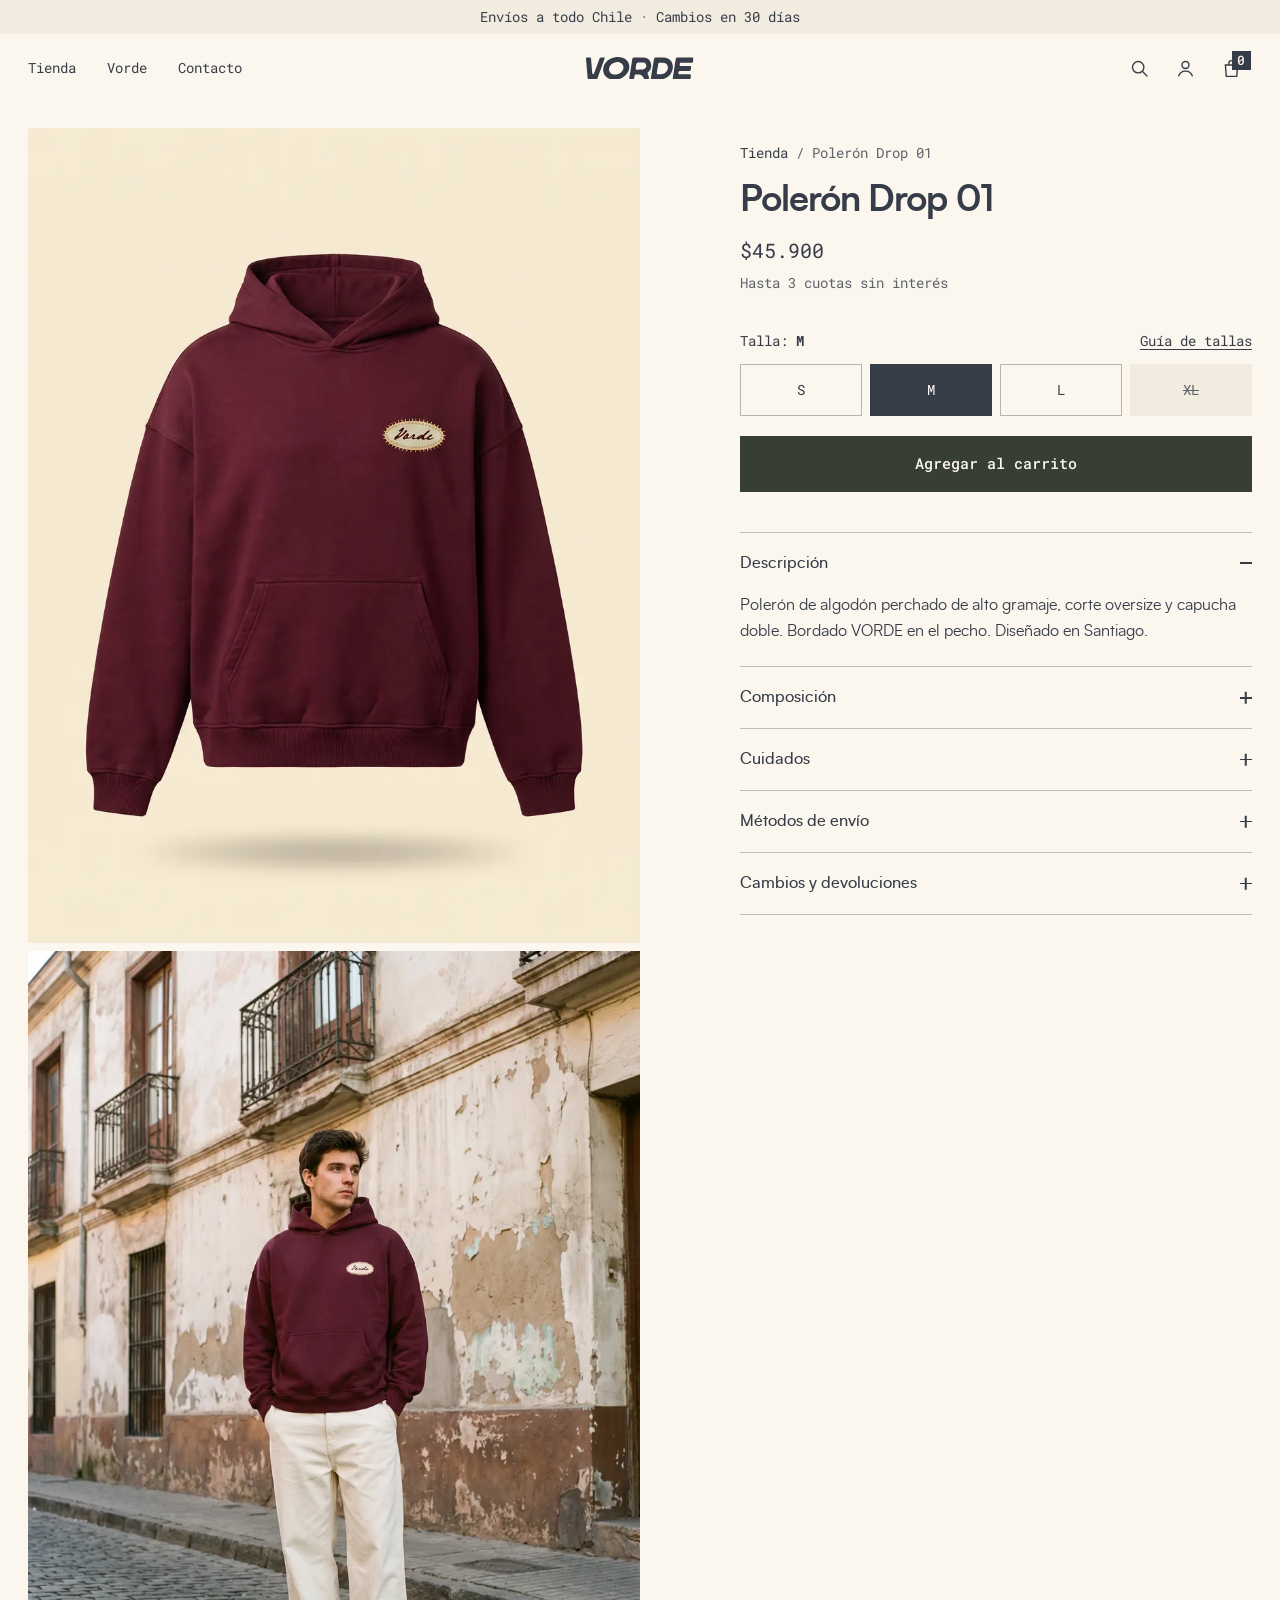
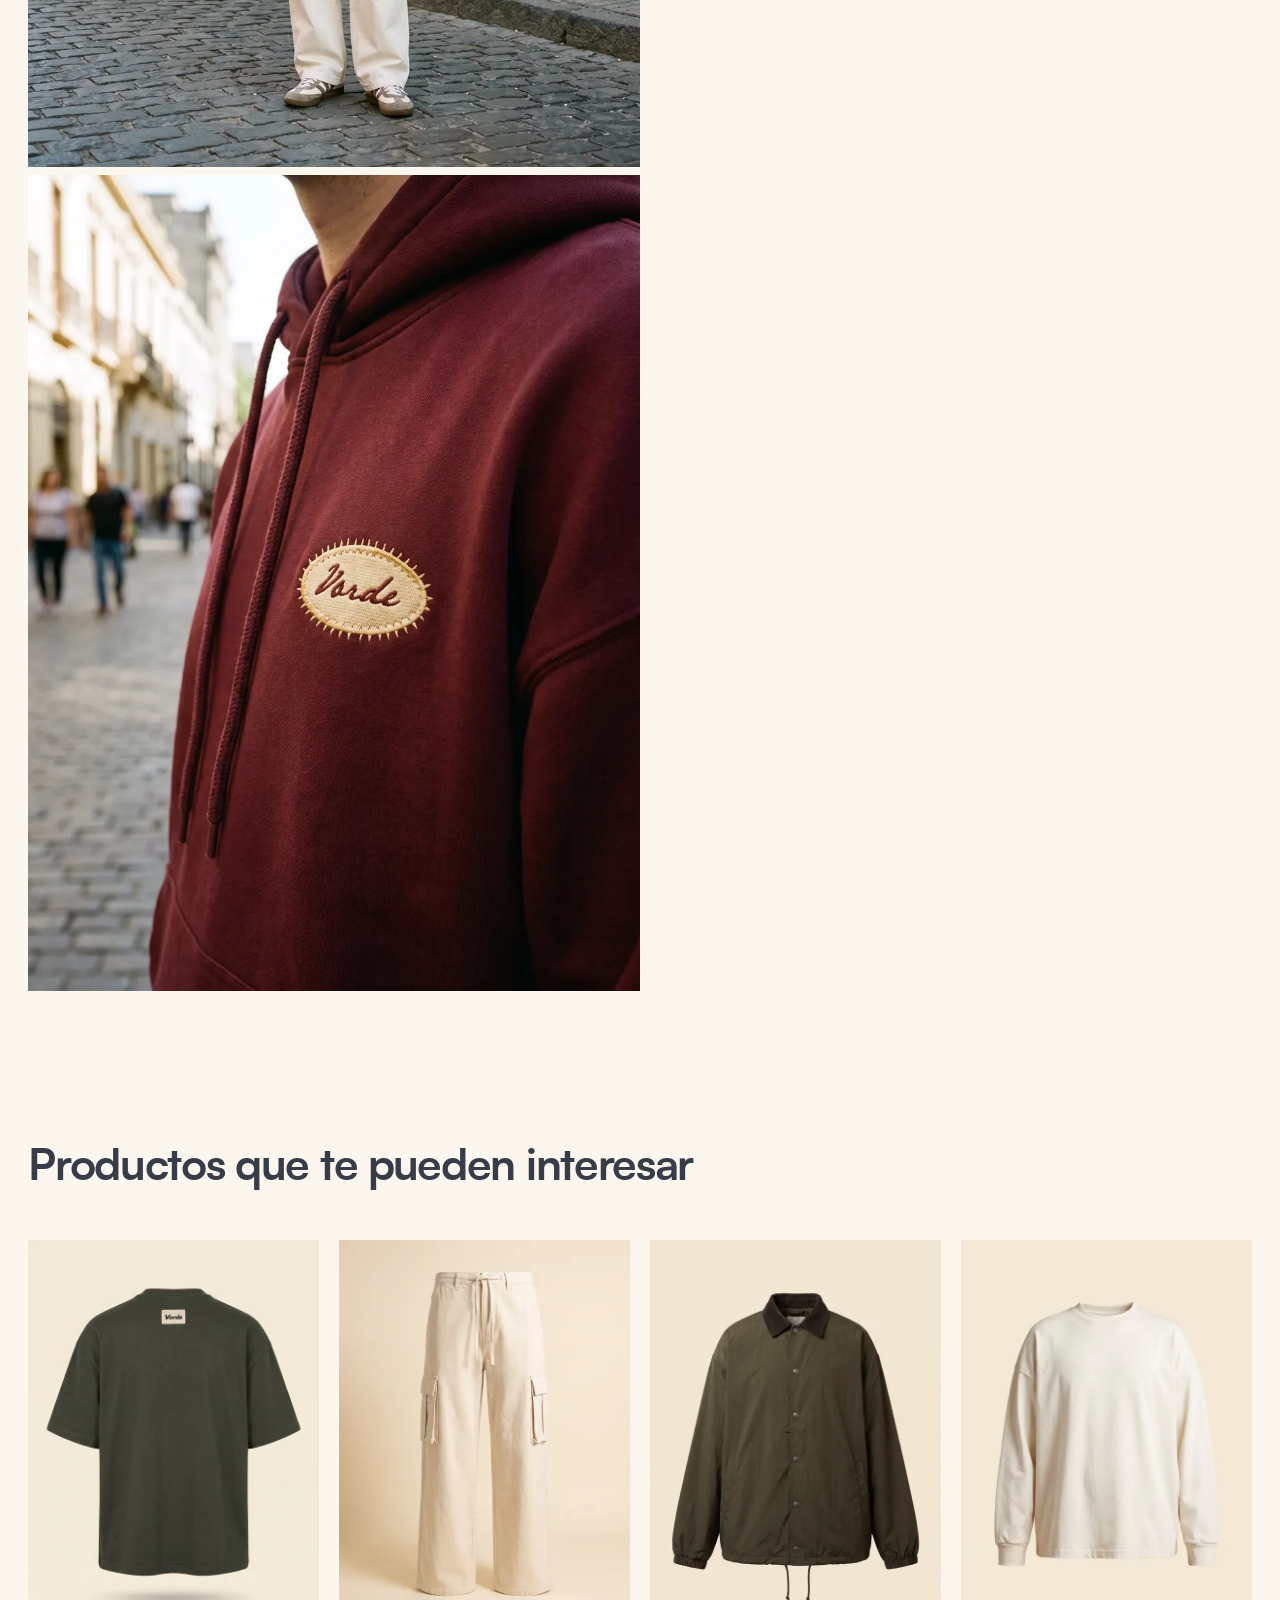
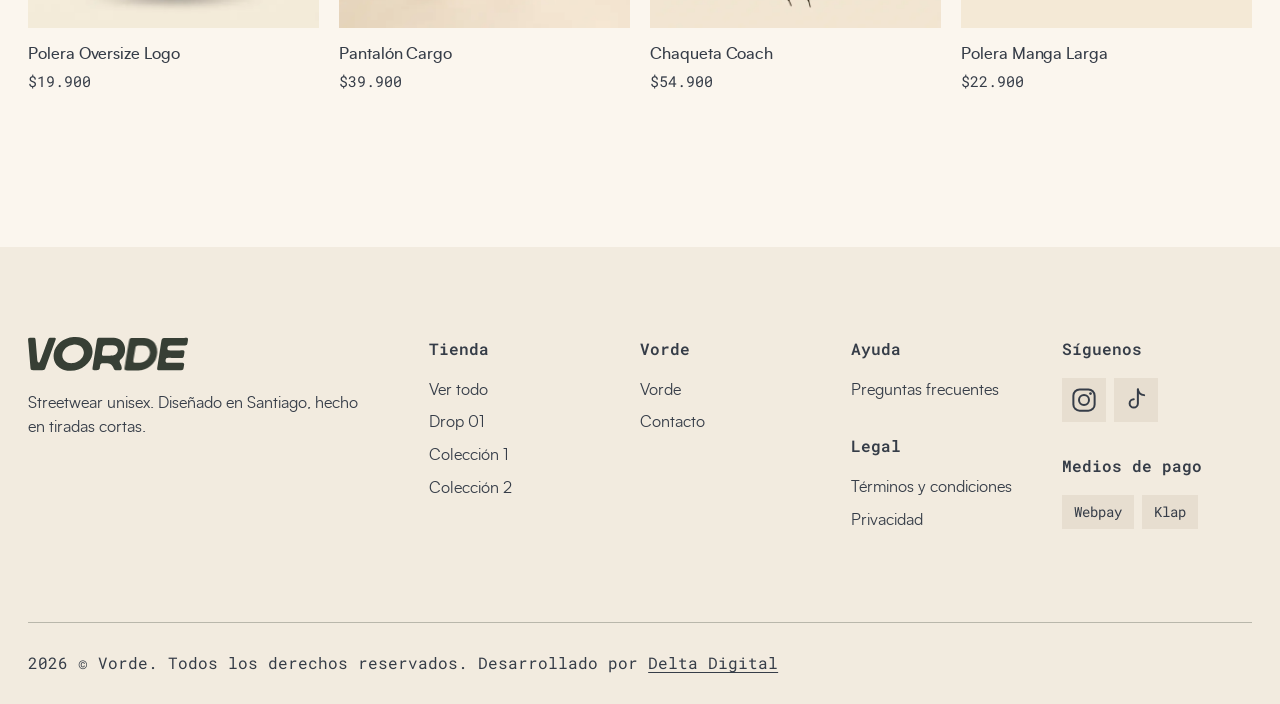
==== commit 228bb239: "Ajustes y nuevas páginas" ====
--- a/producto.html
+++ b/producto.html
@@ -147,7 +147,7 @@
     <!-- Guía de tallas: modal (en el teléfono sube desde abajo). En Shopify: contenido por metacampo del producto -->
     <div class="modal" data-guide hidden>
       <div class="modal__veil" data-guide-close></div>
-      <div class="modal__panel" role="dialog" aria-modal="true" aria-labelledby="guide-title">
+      <div class="modal__panel" data-lenis-prevent role="dialog" aria-modal="true" aria-labelledby="guide-title">
         <header class="modal__head">
           <h2 class="modal__title" id="guide-title">Guía de tallas</h2>
           <button class="icon-btn" type="button" aria-label="Cerrar guía de tallas" data-guide-close><svg><use href="#i-close"/></svg></button>
--- a/assets/css/styles.css
+++ b/assets/css/styles.css
@@ -1 +1 @@
-@font-face{font-family:Satoshi;src:url(../fonts/satoshi-regular.woff2) format("woff2");font-weight:400;font-display:swap}@font-face{font-family:Satoshi;src:url(../fonts/satoshi-medium.woff2) format("woff2");font-weight:500;font-display:swap}@font-face{font-family:Satoshi;src:url(../fonts/satoshi-bold.woff2) format("woff2");font-weight:700;font-display:swap}@font-face{font-family:Satoshi;src:url(../fonts/satoshi-black.woff2) format("woff2");font-weight:900;font-display:swap}:root{--crema: #FBF6EE;--tinta: #363D48;--tierra: #3F3024;--oliva: #373F35;--burdeo: #4C2120;--papel: #F2EBDF;--papel-2: #E7DED0;--etiqueta: #FFFDF8;--oliva-hover: #262C25;--suave: #5D626A;--f-display: "Satoshi", "Helvetica Neue", Arial, sans-serif;--f-mono: "Roboto Mono", ui-monospace, "SFMono-Regular", Menlo, Consolas, monospace;--fs-drop: min(19.5vw, 330px);--fs-h2: clamp(40px, 5vw, 76px);--fs-h3: clamp(28px, 3.4vw, 52px);--fs-body: 16px;--fs-small: 14px;--fs-micro: 16px;--m: clamp(16px, 2.2vw, 32px);--gutter: clamp(12px, 1.6vw, 24px);--section: clamp(104px, 12vw, 200px);--bar-h: 34px;--nav-h: 68px;--ease: cubic-bezier(.2, .7, .1, 1);--ease-io: cubic-bezier(.65, 0, .35, 1)}*,*:before,*:after{box-sizing:border-box}html{-webkit-text-size-adjust:100%}body{margin:0;background:var(--crema);color:var(--tinta);font-family:var(--f-display);font-size:var(--fs-body);line-height:1.55;-webkit-font-smoothing:antialiased;text-rendering:optimizeLegibility}img{display:block;max-width:100%;height:auto}a{color:inherit;text-decoration:none}h1,h2,h3,p,figure,dl,dd,ul{margin:0}ul{padding:0;list-style:none}button{font:inherit;color:inherit}::selection{background:var(--oliva);color:var(--crema)}:focus-visible{outline:2px solid currentColor;outline-offset:3px}html.lenis,html.lenis body{height:auto}.lenis.lenis-smooth{scroll-behavior:auto!important}.lenis.lenis-smooth [data-lenis-prevent]{overscroll-behavior:contain}.lenis.lenis-stopped{overflow:hidden}[hidden]{display:none!important}.sprite{position:absolute}.sr-only{position:absolute;width:1px;height:1px;overflow:hidden;clip:rect(0 0 0 0);white-space:nowrap}.skip{position:fixed;left:var(--m);top:8px;z-index:100;background:var(--oliva);color:var(--crema);font-family:var(--f-mono);font-size:var(--fs-small);padding:10px 14px;transform:translateY(-150%);transition:transform .2s var(--ease)}.skip:focus{transform:none}.container{padding-left:max(var(--m),env(safe-area-inset-left,0px));padding-right:max(var(--m),env(safe-area-inset-right,0px))}.grid{display:grid;grid-template-columns:repeat(12,minmax(0,1fr));column-gap:var(--gutter)}.h2{font-weight:700;font-size:var(--fs-h2);line-height:.98;letter-spacing:-.035em;text-wrap:balance}.h3{font-weight:700;font-size:var(--fs-h3);line-height:1.02;letter-spacing:-.03em;text-wrap:balance}.btn{display:inline-flex;align-items:center;justify-content:center;min-height:50px;padding:0 26px;border:0;cursor:pointer;font-family:var(--f-mono);font-weight:500;font-size:var(--fs-small);letter-spacing:0;transition:background-color .25s var(--ease),color .25s var(--ease),transform .15s var(--ease)}.btn:active{transform:translateY(1px)}.btn--oliva{background:var(--oliva);color:var(--crema)}.btn--oliva:hover{background:var(--oliva-hover)}.btn--crema{background:var(--crema);color:var(--burdeo)}.btn--crema:hover{background:var(--papel-2)}.top{position:fixed;inset:0 0 auto;z-index:50;padding-top:env(safe-area-inset-top,0px)}.announce{height:var(--bar-h);display:flex;align-items:center;justify-content:center;background:var(--papel);color:var(--tinta);font-family:var(--f-mono);font-size:var(--fs-small);line-height:1;padding-inline:var(--m);text-align:center}.nav{height:var(--nav-h);display:grid;grid-template-columns:1fr auto 1fr;align-items:center;padding-left:max(var(--m),env(safe-area-inset-left,0px));padding-right:max(var(--m),env(safe-area-inset-right,0px));color:var(--crema);background-color:transparent;transition:background-color .4s var(--ease),color .4s var(--ease)}.top.is-solid .nav{background-color:var(--crema);color:var(--tinta)}.nav__links{display:flex;gap:clamp(20px,2.4vw,36px);font-family:var(--f-mono);font-size:var(--fs-small)}.nav__links a{position:relative;padding-block:6px}.nav__links a:after{content:"";position:absolute;left:0;right:0;bottom:2px;height:1.5px;background:currentColor;transform:scaleX(0);transform-origin:left;transition:transform .35s var(--ease)}.nav__links a:hover:after,.nav__links a:focus-visible:after{transform:scaleX(1)}.nav__logo{position:relative;display:block;width:clamp(96px,8.4vw,128px)}.nav__logo .logo{display:block;width:100%;height:auto;aspect-ratio:147.6 / 31.26}.nav__icons{justify-self:end;display:flex;align-items:center;gap:6px}.icon-btn{display:inline-grid;place-items:center;width:40px;height:40px;background:none;border:0;padding:0;cursor:pointer;position:relative;transition:opacity .2s}.icon-btn:hover{opacity:.65}.icon-btn svg{width:21px;height:21px}.nav__count{position:absolute;top:3px;right:1px;min-width:19px;height:19px;padding:0 4px;display:grid;place-items:center;background:var(--crema);color:var(--tinta);font-family:var(--f-mono);font-size:13px;line-height:1;font-weight:500;transition:background-color .4s var(--ease),color .4s var(--ease)}.top.is-solid .nav__count{background:var(--tinta);color:var(--crema)}.nav__menu{display:none}.drawer{position:fixed;inset:0;z-index:60;background:var(--crema);color:var(--tinta);padding:calc(env(safe-area-inset-top,0px) + 96px) max(var(--m),env(safe-area-inset-right,0px)) 40px max(var(--m),env(safe-area-inset-left,0px))}.drawer nav{display:grid;gap:10px}.drawer nav a{font-weight:700;font-size:var(--fs-h2);line-height:1.05;letter-spacing:-.03em}.drawer__close{position:absolute;top:calc(env(safe-area-inset-top,0px) + var(--bar-h) + 14px);left:max(calc(var(--m) - 10px),env(safe-area-inset-left,0px))}.drawer:not([hidden]) nav a{animation:rise .6s var(--ease) both}.drawer:not([hidden]) nav a:nth-child(2){animation-delay:60ms}.drawer:not([hidden]) nav a:nth-child(3){animation-delay:.12s}.hero{--p: 0;position:sticky;top:0;z-index:0;height:100svh;min-height:560px;overflow:hidden;background:var(--tinta)}main>section:not(.hero),.footer{position:relative;z-index:1}.hero.is-covered{visibility:hidden}.hero.is-covered .hero__grain{animation-play-state:paused}.editorial,.news{background:var(--crema)}.hero__link{display:block;height:100%;color:var(--crema)}.hero__link:focus-visible{outline-offset:-6px}.hero__media{position:absolute;inset:0}.hero__media img,.hero__media video{width:100%;height:100%;object-fit:cover;object-position:50% 45%}.hero__media img{animation:settle 2.6s var(--ease) both;transition:transform 1.2s var(--ease)}.hero__link:hover .hero__media img{transform:scale(1.015)}.hero:before,.hero:after{content:"";position:absolute;left:0;right:0;z-index:1;pointer-events:none}.hero:before{top:0;height:28%;background:linear-gradient(to bottom,#1614126b,#16141200)}.hero:after{bottom:0;height:46%;background:linear-gradient(to top,#1614128c,#16141200)}.hero__title{opacity:calc(1 - var(--p) * 1.6);transform:translate3d(0,calc(var(--p) * -6vh),0);position:absolute;z-index:3;left:0;right:0;bottom:clamp(18px,2.6vw,40px);display:flex;justify-content:center;font-weight:900;font-size:var(--fs-drop);line-height:.76;letter-spacing:-.05em;white-space:nowrap}.hero__shade{position:absolute;inset:0;z-index:1;background:#161412;opacity:calc(var(--p) * .55);pointer-events:none}.hero__grain,.band__grain{position:absolute;inset:-64px;z-index:2;pointer-events:none;opacity:var(--grain, .12);background:url(../img/grano.png) 0 0 / 256px 256px repeat;will-change:transform;contain:strict;animation:grain .9s steps(6) infinite}.hero__grain{--grain: .096}.band__grain{z-index:4;--grain: .072}.band:not(.is-visible) .band__grain{animation-play-state:paused}@keyframes grain{0%{transform:translateZ(0)}17%{transform:translate3d(-36px,24px,0)}33%{transform:translate3d(28px,-44px,0)}50%{transform:translate3d(-52px,-18px,0)}67%{transform:translate3d(44px,36px,0)}83%{transform:translate3d(-18px,52px,0)}to{transform:translateZ(0)}}.hero__title span{display:inline-block;animation:rise 1.1s var(--ease) both;animation-delay:calc(var(--i, 0) * 70ms + .35s)}.hero__title .sp{width:.22em;animation:none}.editorial{padding-block:var(--section) calc(var(--section) * 1.1)}.editorial__title{grid-column:1 / 9;margin-bottom:clamp(40px,5vw,80px)}.ed{overflow:hidden;background:var(--papel)}.ed img{width:100%;height:100%;object-fit:cover;transition:transform 1.2s var(--ease)}.ed:hover img{transform:scale(1.03)}.ed--1{grid-column:1 / 6;aspect-ratio:3 / 4}.ed--2{grid-column:6 / 10;aspect-ratio:4 / 5;margin-top:clamp(80px,11vw,180px)}.ed--3{grid-column:10 / 13;aspect-ratio:3 / 4;margin-top:clamp(20px,2.6vw,44px)}.band{--s: 1;--o: 1;--v: 1;background:var(--burdeo);color:var(--crema);height:100svh;min-height:600px}html.js .band{height:300svh}html.js .band+.news{margin-top:-100svh}.band__sticky{position:sticky;top:0;height:100svh;min-height:600px;overflow:hidden;display:flex;align-items:flex-start}.band__media,.band__cut{position:absolute;inset:calc(var(--bar-h) + var(--nav-h) + env(safe-area-inset-top,0px)) 0 0 0;transform-origin:50% 45%;transform:scale(var(--s));opacity:var(--o);will-change:transform,opacity}.band__media img,.band__cut img{width:100%;height:100%;object-fit:cover;object-position:50% 0%}.band__cut{z-index:3;pointer-events:none}.band__sticky:after{display:none;content:"";position:absolute;inset:auto 0 0;z-index:1;height:60%;pointer-events:none;opacity:var(--v);background:linear-gradient(to top,#1614129e,#16141200)}.band__copy{position:relative;z-index:2;width:100%;padding-top:calc(var(--bar-h) + var(--nav-h) + 3.4vw)}.band__title{font-weight:900;font-size:5.2vw;line-height:.92;letter-spacing:-.035em;text-transform:uppercase}.band__title span{display:block}.band__title span:first-child{font-weight:400}.band__title span:first-child{font-size:min(45px,5.2vw)}.band__title span:first-child{display:inline;white-space:nowrap}.band__title{padding-top:calc(5.2vw * .92)}.band .btn{margin-top:3vw}.news__wrap{display:grid;grid-template-columns:minmax(0,5fr) minmax(0,6fr);align-items:center;padding-block:clamp(56px,7vw,120px);padding-left:max(var(--m),env(safe-area-inset-left,0px))}.news__media{overflow:hidden;background:var(--papel);aspect-ratio:1 / 1}.news__media img{width:100%;height:100%;object-fit:cover;object-position:50% 50%}.news__body{display:flex;flex-direction:column;justify-content:center;padding-block:32px;padding-left:clamp(32px,6vw,112px);padding-right:max(var(--m),env(safe-area-inset-right,0px))}.news__title{max-width:15ch}.news__form{margin-top:clamp(32px,4vw,56px);max-width:540px}.field{display:flex;gap:0}.field input{flex:1;min-width:0;height:52px;border:0;border-radius:0;padding:0 16px;background:var(--papel);color:var(--tinta);font-family:var(--f-mono);font-size:var(--fs-body);transition:background-color .25s var(--ease)}.field input::placeholder{color:var(--suave);opacity:1}.field input:hover{background:var(--papel-2)}.field input:focus-visible{outline:2px solid var(--oliva);outline-offset:0;background:var(--etiqueta)}.field .btn{min-height:52px}.news__legal{margin-top:14px;font-family:var(--f-mono);font-size:var(--fs-micro);line-height:1.55;color:var(--tinta);max-width:52ch}.footer{--footer-gap: clamp(64px, 7vw, 112px);background:var(--papel);padding-top:var(--footer-gap);padding-bottom:calc(28px + env(safe-area-inset-bottom,0px))}.footer__grid{display:grid;grid-template-columns:minmax(0,4fr) repeat(4,minmax(0,2fr));gap:40px var(--gutter)}.footer__about{max-width:30ch;font-size:var(--fs-body);line-height:1.5}.footer__h{font-family:var(--f-mono);font-weight:600;font-size:var(--fs-body);color:var(--tinta);margin-bottom:16px}.footer__h--gap{margin-top:32px}.footer ul{display:grid;gap:8px;font-size:var(--fs-body)}.footer ul a{transition:color .2s}.footer ul a:hover{color:var(--oliva);text-decoration:underline;text-underline-offset:4px}.footer .chips,.footer .social{display:flex;gap:8px}.social__link{display:inline-grid;place-items:center;width:44px;height:44px;background:var(--papel-2);transition:background-color .2s,color .2s}.social__link svg{width:22px;height:22px}.footer .social__link:hover,.footer .social__link:focus-visible{background:var(--oliva);color:var(--crema)}.chip{display:inline-flex;align-items:center;min-height:34px;padding:0 12px;background:var(--papel-2);font-family:var(--f-mono);font-size:var(--fs-small)}a.chip{transition:background-color .2s,color .2s}.footer a.chip:hover{background:var(--oliva);color:var(--crema);text-decoration:none}.footer__logo{display:block;width:clamp(120px,12.5vw,180px);height:auto;aspect-ratio:147.6 / 31.26;color:var(--oliva);margin-bottom:20px}.footer__rule{border:0;height:1px;margin:var(--footer-gap) 0 0;background:var(--oliva);opacity:.3}.footer__legal{margin-top:28px;font-family:var(--f-mono);font-size:var(--fs-micro);color:var(--tinta)}.footer__legal a{text-decoration:underline;text-underline-offset:3px;transition:color .2s}.footer__legal a:hover{color:var(--oliva)}@keyframes rise{0%{opacity:0;transform:translateY(32%)}to{opacity:1;transform:none}}@keyframes settle{0%{transform:scale(1.08)}to{transform:scale(1)}}html.js [data-reveal]{transition:opacity .8s var(--ease),transform .8s var(--ease),clip-path .9s var(--ease);transition-delay:var(--d, 0ms)}html.js [data-reveal]:not(.is-in){opacity:0;transform:translateY(26px)}html.js [data-reveal=clip]:not(.is-in){opacity:1;transform:none;clip-path:inset(100% 0 0 0)}html.js [data-reveal=clip].is-in{clip-path:inset(0 0 0 0)}html.js [data-reveal=clip] img{transition:transform 1.6s var(--ease)}html.js [data-reveal=clip]:not(.is-in) img{transform:scale(1.12)}html.js [data-reveal=letters]:not(.is-in){opacity:1;transform:none}.footer__logo path{transform-box:fill-box}html.js .footer__logo:not(.is-in) path{opacity:0}html.js .footer__logo.is-in path{animation:rise 1.1s var(--ease) both;animation-delay:calc(var(--i, 0) * 70ms + .1s)}@media (prefers-reduced-motion: reduce){*,*:before,*:after{animation-duration:.01ms!important;animation-delay:0ms!important;transition-duration:.01ms!important;transition-delay:0ms!important}html.js [data-reveal]:not(.is-in){opacity:1;transform:none;clip-path:none}html.js .footer__logo:not(.is-in) path{opacity:1}.hero__title{transform:none}.hero__grain,.band__grain{animation:none}html.js .band{height:100svh}html.js .band+.news{margin-top:0}}.nav__links a[aria-current=page]:after{transform:scaleX(1)}.shop{padding-top:calc(var(--bar-h) + var(--nav-h) + env(safe-area-inset-top,0px));padding-bottom:var(--section)}.shop-head{padding-top:clamp(40px,4.5vw,72px);padding-bottom:clamp(24px,2.6vw,36px)}.shop-head__title{font-weight:900;font-size:clamp(56px,6.6vw,112px);line-height:.82;letter-spacing:-.05em}.shop-head__lead{margin-top:clamp(16px,1.6vw,24px);font-size:clamp(17px,1.35vw,20px);line-height:1.45;max-width:44ch}.facets{position:sticky;top:calc(var(--bar-h) + var(--nav-h) + env(safe-area-inset-top,0px));z-index:40;background:var(--crema)}.facets__bar{display:flex;justify-content:space-between;align-items:center;gap:16px 32px;flex-wrap:wrap;padding-block:14px;border-top:2px solid var(--tinta);border-bottom:1px solid rgba(55,63,53,.3);font-family:var(--f-mono);font-size:var(--fs-small)}.facets__filters{display:flex;align-items:center;gap:4px 20px;flex-wrap:wrap}.facets__label{color:var(--suave)}.facet{position:relative}.facet summary{list-style:none;display:inline-flex;align-items:center;gap:6px;min-height:36px;cursor:pointer;transition:color .2s}.facet summary::-webkit-details-marker{display:none}.facet summary:hover{color:var(--oliva)}.facet__chev{width:14px;height:14px;transition:transform .25s var(--ease)}.facet[open] .facet__chev{transform:rotate(180deg)}.facet.has-value summary{font-weight:600}.facet__panel{position:absolute;top:calc(100% + 10px);left:-16px;min-width:220px;padding:10px 16px;display:grid;background:var(--crema);box-shadow:0 12px 32px #363d4824}.opt{display:flex;align-items:center;gap:12px;min-height:40px;cursor:pointer}.opt input{appearance:none;-webkit-appearance:none;width:18px;height:18px;margin:0;border:1.5px solid var(--tinta);display:grid;place-items:center;cursor:pointer;transition:background-color .15s,border-color .15s}.opt input[type=radio]{border-radius:50%}.opt input:checked{background:var(--oliva);border-color:var(--oliva);box-shadow:inset 0 0 0 3px var(--crema)}.opt:hover span{color:var(--oliva)}.facets__meta{display:flex;align-items:center;gap:24px}.facets__count{color:var(--suave);white-space:nowrap}.sort{position:relative;display:inline-flex;align-items:center;gap:6px;cursor:pointer}.sort select{appearance:none;-webkit-appearance:none;border:0;background:transparent;font:inherit;color:inherit;padding:8px 22px 8px 0;cursor:pointer;field-sizing:content}.sort .facet__chev{position:absolute;right:0;pointer-events:none}.products{padding-top:clamp(32px,3.4vw,48px)}.products__grid{display:grid;grid-template-columns:repeat(4,minmax(0,1fr));gap:clamp(48px,4.5vw,72px) var(--gutter)}.card.is-hidden{display:none}.card__link{display:block}.card__media{position:relative;aspect-ratio:3 / 4;overflow:hidden;background:var(--papel)}.card__img,.card__img img{position:absolute;inset:0;width:100%;height:100%}.card__img img{object-fit:cover;transition:transform 1.2s var(--ease)}.card__img--alt{opacity:0;transition:opacity .6s var(--ease)}.card__link:hover .card__img--alt,.card__link:focus-visible .card__img--alt{opacity:1}.card__link:hover .card__img img{transform:scale(1.03)}.card__badge{position:absolute;top:12px;left:12px;z-index:2;background:var(--oliva);color:var(--crema);font-family:var(--f-mono);font-size:13px;line-height:1;padding:7px 10px}.card__name{margin-top:16px;font-weight:500;font-size:var(--fs-body);line-height:1.3;letter-spacing:-.005em}.card__price{margin-top:6px;font-family:var(--f-mono);font-size:15px}.card__sizes{display:flex;gap:12px;margin-top:10px;font-family:var(--f-mono);font-size:14px}p.card__sizes{display:block}.card__sizes .is-out{color:var(--suave)}.card__sizes s{text-decoration-thickness:1px}.card{position:relative}.quick{position:absolute;top:0;left:0;right:0;aspect-ratio:3 / 4;z-index:3;display:flex;align-items:flex-end;justify-content:center;padding:14px;overflow:hidden;pointer-events:none}.quick__inner{pointer-events:auto;transform:translateY(calc(100% + 24px));opacity:0;transition:transform .55s var(--ease),opacity .35s var(--ease)}.card:hover .quick__inner,.card:focus-within .quick__inner{transform:none;opacity:1}.quick__add{min-height:44px;padding:0 22px;border:0;background:#ffffffd9;-webkit-backdrop-filter:blur(12px);backdrop-filter:blur(12px);color:var(--tinta);font-family:var(--f-mono);font-weight:500;font-size:var(--fs-small);cursor:pointer;transition:background-color .25s var(--ease)}.quick__add:hover{background:#fffffff2}.quick__sizes{display:none;gap:6px}.quick.is-choosing .quick__add{display:none}.quick.is-choosing .quick__sizes{display:flex;animation:rise .4s var(--ease) both}.quick__sizes button{width:44px;height:44px;border:0;background:#ffffffd9;-webkit-backdrop-filter:blur(12px);backdrop-filter:blur(12px);color:var(--tinta);font-family:var(--f-mono);font-size:var(--fs-small);cursor:pointer;transition:background-color .2s,color .2s}.quick__sizes button:hover:not(:disabled){background:var(--tinta);color:var(--crema)}.quick__sizes button:disabled{background:#ffffff8c;color:var(--suave);cursor:not-allowed}.quick__sizes s{text-decoration-thickness:1px}.products__empty{padding-block:64px;display:grid;justify-items:start;gap:20px;font-size:18px}.pdp-page{padding-top:calc(var(--bar-h) + var(--nav-h) + env(safe-area-inset-top,0px))}.pdp{display:grid;grid-template-columns:50% minmax(0,1fr);column-gap:100px;align-items:start;padding-top:clamp(16px,2vw,32px)}.pdp__gallery{grid-column:1;display:grid;gap:8px}.pdp__photo{aspect-ratio:3 / 4;overflow:hidden;background:var(--papel)}.pdp__photo img{width:100%;height:100%;object-fit:cover}.pdp__info{grid-column:2;align-self:stretch}.pdp__sticky{position:sticky;top:calc(var(--bar-h) + var(--nav-h) + env(safe-area-inset-top,0px) + 40px);padding-bottom:40px}.crumbs ol{display:flex;flex-wrap:wrap;gap:8px;margin:0 0 20px;padding:0;list-style:none;font-family:var(--f-mono);font-size:var(--fs-small);color:var(--suave)}.crumbs li+li:before{content:"/";margin-right:8px}.crumbs a{color:var(--tinta);text-decoration:underline;text-decoration-color:transparent;text-underline-offset:3px;transition:color .2s,text-decoration-color .2s}.crumbs a:hover,.crumbs a:focus-visible{color:var(--oliva);text-decoration-color:currentColor}.pdp__name{font-weight:700;font-size:clamp(32px,2.8vw,46px);line-height:1;letter-spacing:-.03em;text-wrap:balance}.pdp__price{margin-top:16px;font-family:var(--f-mono);font-size:20px}.pdp__note{margin-top:6px;font-family:var(--f-mono);font-size:var(--fs-small);color:var(--suave)}.pdp__sizes{margin-top:36px}.pdp__sizes-head{display:flex;justify-content:space-between;align-items:baseline;font-family:var(--f-mono);font-size:var(--fs-small)}.pdp__sizes-head a{text-decoration:underline;text-underline-offset:3px;transition:color .2s}.pdp__sizes-head a:hover{color:var(--oliva)}.sizes{display:grid;grid-template-columns:repeat(4,minmax(0,1fr));gap:8px;margin-top:12px}.size{min-height:52px;border:1px solid rgba(54,61,72,.35);background:transparent;font-family:var(--f-mono);font-size:var(--fs-small);cursor:pointer;transition:background-color .2s,color .2s,border-color .2s}.size:hover{border-color:var(--tinta)}.size.is-on{background:var(--tinta);border-color:var(--tinta);color:var(--crema)}.size.is-out{background:var(--papel);border-color:transparent;color:var(--suave);cursor:not-allowed}.size.is-out s{text-decoration-thickness:1px}.size:only-child{grid-column:1 / -1}.pdp__add{width:100%;min-height:56px;margin-top:20px;font-size:15px}.pdp__add:disabled{background:var(--papel-2);color:var(--suave);cursor:not-allowed}.nav__count.is-bump{animation:bump .5s var(--ease)}@keyframes bump{40%{transform:scale(1.35)}}.pdp__acc{margin-top:40px}.acc{border-top:1px solid rgba(55,63,53,.3)}.acc:last-child{border-bottom:1px solid rgba(55,63,53,.3)}.acc summary{list-style:none;display:flex;justify-content:space-between;align-items:center;padding-block:18px;font-weight:500;cursor:pointer;transition:color .2s}.acc summary::-webkit-details-marker{display:none}.acc summary:hover{color:var(--oliva)}.acc__icon{position:relative;width:12px;height:12px;flex:none}.acc__icon:before,.acc__icon:after{content:"";position:absolute;left:0;right:0;top:50%;height:1.5px;margin-top:-.75px;background:currentColor;transition:transform .3s var(--ease)}.acc__icon:after{transform:rotate(90deg)}.acc[open] .acc__icon:after{transform:rotate(0)}.acc.is-closing .acc__icon:after{transform:rotate(90deg)}.acc__body{padding-bottom:22px;line-height:1.6;max-width:52ch}.related{padding-block:var(--section)}.related__title{margin-bottom:clamp(32px,4vw,56px)}.shop-head__count,.facets-m{display:none}.btn--line{background:transparent;color:var(--tinta);box-shadow:inset 0 0 0 1px var(--tinta)}.btn--line:hover{background:var(--papel)}.filters{position:fixed;inset:0;z-index:80}.filters__veil{position:absolute;inset:0;background:#363d4873;opacity:0;transition:opacity .45s var(--ease)}.filters__panel{position:absolute;top:0;right:0;bottom:0;width:min(440px,100%);display:flex;flex-direction:column;background:var(--crema);box-shadow:-24px 0 60px #363d482e;transform:translate(100%);transition:transform .5s var(--ease)}.filters.is-open .filters__veil{opacity:1}.filters.is-open .filters__panel{transform:none}.filters__head{display:flex;justify-content:space-between;align-items:center;padding:calc(env(safe-area-inset-top,0px) + 16px) 16px 16px 20px;border-bottom:2px solid var(--tinta)}.filters__title{font-weight:900;font-size:30px;line-height:1;letter-spacing:-.04em}.filters__body{flex:1;overflow-y:auto;overscroll-behavior:contain;padding:8px 20px 24px}.fgroup{border:0;margin:0;padding:20px 0 4px}.fgroup>:not(legend){clear:both}.fgroup legend{float:left;width:100%;padding:0;margin-bottom:12px;font-weight:700;font-size:17px}.fsizes{display:grid;grid-template-columns:repeat(4,minmax(0,1fr));gap:8px}.fbox{position:relative;display:grid;place-items:center;min-height:48px;box-shadow:inset 0 0 0 1px #363d4859;font-family:var(--f-mono);font-size:var(--fs-small);cursor:pointer;transition:background-color .2s,color .2s}.fbox input,.fswatch input{position:absolute;opacity:0;width:1px;height:1px}.fbox:has(input:checked){background:var(--tinta);color:var(--crema);box-shadow:none}.fbox:has(input:focus-visible),.fswatch:has(input:focus-visible){outline:2px solid var(--tinta);outline-offset:2px}.fswatches{display:flex;flex-wrap:wrap;gap:10px 18px}.fswatch{position:relative;display:inline-flex;align-items:center;gap:10px;min-height:40px;cursor:pointer;font-size:16px}.fswatch__chip{width:24px;height:24px;box-shadow:inset 0 0 0 1px #363d4833;transition:box-shadow .2s}.fswatch__chip--cafe{background:#6b4630}.fswatch__chip--burdeo{background:var(--burdeo)}.fswatch__chip--oliva{background:var(--oliva)}.fswatch__chip--crema{background:#ede4d3}.fswatch:has(input:checked) .fswatch__chip{box-shadow:0 0 0 2px var(--crema),0 0 0 4px var(--tinta)}.fswatch:has(input:checked){font-weight:600}.fprice{display:grid;grid-template-columns:1fr 1fr;gap:8px}.fprice input{width:100%;height:48px;border:0;border-radius:0;padding:0 14px;background:var(--papel);color:var(--tinta);font-family:var(--f-mono);font-size:16px}.fprice input::placeholder{color:var(--suave)}.fprice input:focus-visible{outline:2px solid var(--oliva);outline-offset:0}.filters__foot{display:grid;grid-template-columns:1fr 1.6fr;gap:8px;padding:14px 20px calc(env(safe-area-inset-bottom,0px) + 14px);border-top:1px solid rgba(55,63,53,.3)}.filters__foot .btn{min-height:52px}.pdp__dots,.buybar{display:none}.modal{position:fixed;inset:0;z-index:90;display:grid;place-items:center;padding:24px}.modal__veil{position:absolute;inset:0;background:#363d4880;opacity:0;transition:opacity .4s var(--ease)}.modal__panel{position:relative;width:min(560px,100%);max-height:calc(100vh - 48px);overflow-y:auto;overscroll-behavior:contain;background:var(--crema);box-shadow:0 24px 64px #363d4838;opacity:0;transform:translateY(24px);transition:opacity .4s var(--ease),transform .5s var(--ease)}.modal.is-open .modal__veil{opacity:1}.modal.is-open .modal__panel{opacity:1;transform:none}.modal__head{position:sticky;top:0;z-index:1;display:flex;justify-content:space-between;align-items:center;padding:20px 16px 16px 24px;background:var(--crema);border-bottom:2px solid var(--tinta)}.modal__title{font-weight:900;font-size:30px;line-height:1;letter-spacing:-.04em}.modal__body{padding:20px 24px 28px}.guide__lead{font-family:var(--f-mono);font-size:var(--fs-small);color:var(--suave)}.guide__table{margin-top:16px;overflow-x:auto}.guide__table table{width:100%;border-collapse:collapse;font-family:var(--f-mono);font-size:15px;font-variant-numeric:tabular-nums}.guide__table th,.guide__table td{text-align:left;padding:12px 8px 12px 0;border-bottom:1px solid rgba(55,63,53,.2)}.guide__table thead th{font-weight:600;font-size:13px;text-transform:uppercase;letter-spacing:.04em;border-bottom:2px solid var(--tinta)}.guide__table tbody th{font-weight:600}.guide__how{display:grid;grid-template-columns:140px minmax(0,1fr);gap:20px;align-items:center;margin-top:24px}.guide__fig{width:100%;height:auto;background:var(--papel)}.guide__how p{font-size:16px;line-height:1.55}.search{position:fixed;inset:0;z-index:70}.search__veil{position:absolute;inset:0;background:#363d4873;opacity:0;transition:opacity .4s var(--ease)}.search__panel{position:absolute;top:0;left:0;right:0;max-height:100vh;overflow-y:auto;overscroll-behavior:contain;background:var(--crema);padding-top:env(safe-area-inset-top,0px);padding-bottom:40px;box-shadow:0 24px 60px #363d4829;transform:translateY(-100%);transition:transform .5s var(--ease)}.search.is-open .search__veil{opacity:1}.search.is-open .search__panel{transform:none}.search__bar{display:grid;grid-template-columns:auto minmax(0,1fr) auto;align-items:center;gap:14px;padding-block:22px 16px;border-bottom:2px solid var(--tinta)}.search__icon{width:26px;height:26px}.search__bar input{width:100%;min-width:0;border:0;background:transparent;color:var(--tinta);font-family:var(--f-display);font-weight:700;font-size:clamp(28px,3vw,44px);letter-spacing:-.03em;padding:4px 0}.search__bar input::placeholder{color:var(--suave);opacity:.7}.search__bar input:focus{outline:none}.search__bar input::-webkit-search-cancel-button{display:none}.search__out{padding-top:24px}.search__label{font-family:var(--f-mono);font-size:var(--fs-small);color:var(--suave);margin-bottom:16px}.search__grid{display:grid;grid-template-columns:repeat(6,minmax(0,1fr));gap:24px var(--gutter);margin:0;padding:0;list-style:none}.sres{display:grid;gap:4px}.sres img{width:100%;aspect-ratio:3 / 4;object-fit:cover;background:var(--papel);margin-bottom:8px;transition:opacity .2s}.sres:hover img{opacity:.85}.sres b{font-weight:500;font-size:15px}.sres span{font-family:var(--f-mono);font-size:14px}.search__none{padding-bottom:32px;display:grid;justify-items:start;gap:12px}.search__none h2{font-weight:700;font-size:clamp(26px,2.6vw,38px);line-height:1.05;letter-spacing:-.03em}.search__none p{font-size:17px}.search__none .btn{margin-top:8px}@media (max-width: 700px){.search__grid{grid-template-columns:repeat(2,minmax(0,1fr))}.search__bar{padding-block:14px 12px}}.cart{position:fixed;inset:0;z-index:80}.cart__veil{position:absolute;inset:0;background:#363d4873;opacity:0;transition:opacity .45s var(--ease)}.cart__panel{position:absolute;top:0;right:0;bottom:0;width:min(460px,100%);display:flex;flex-direction:column;background:var(--crema);padding:calc(env(safe-area-inset-top,0px) + 20px) max(24px,env(safe-area-inset-right,0px)) calc(env(safe-area-inset-bottom,0px) + 24px) 24px;box-shadow:-24px 0 60px #363d482e;transform:translate(100%);transition:transform .5s var(--ease)}.cart.is-open .cart__veil{opacity:1}.cart.is-open .cart__panel{transform:none}.cart__head{display:flex;justify-content:space-between;align-items:center;padding-bottom:18px;border-bottom:2px solid var(--tinta)}.cart__title{font-weight:900;font-size:34px;line-height:1;letter-spacing:-.04em}.cart__qty{font-family:var(--f-mono);font-weight:400;font-size:15px;letter-spacing:0;color:var(--oliva);vertical-align:middle}.cart__close{margin-right:-8px}.cart__items{flex:1;overflow-y:auto;overscroll-behavior:contain;display:grid;align-content:start;gap:12px;padding:20px 0;margin:0}.tag{display:grid;grid-template-columns:104px minmax(0,1fr);background:var(--papel)}.cart.is-open .tag{animation:rise .6s var(--ease) both;animation-delay:calc(var(--k, 0) * 60ms + .15s)}.tag__img img{width:104px;height:139px;object-fit:cover;display:block}.tag__body{position:relative;padding:14px 16px 12px 18px;display:flex;flex-direction:column;min-width:0}.tag__hole{position:absolute;top:12px;right:12px;width:10px;height:10px;border-radius:50%;background:var(--crema)}.tag__name{font-weight:700;font-size:16px;line-height:1.2;padding-right:18px}.tag__name:hover{color:var(--oliva)}.tag__spec{margin-top:4px;font-family:var(--f-mono);font-size:13px;color:var(--suave);text-transform:uppercase}.tag__row{margin-top:auto;display:flex;justify-content:space-between;align-items:center;padding-top:10px}.qty{display:inline-flex;align-items:center;background:var(--crema);font-family:var(--f-mono);font-size:14px}.qty button{width:32px;height:32px;border:0;background:none;cursor:pointer;font:inherit;transition:background-color .2s}.qty button:hover{background:var(--papel-2)}.qty span{min-width:22px;text-align:center}.tag__price{font-family:var(--f-mono);font-weight:500;font-size:15px}.tag__remove{align-self:flex-start;margin-top:8px;padding:0;border:0;background:none;cursor:pointer;font-family:var(--f-mono);font-size:13px;color:var(--suave);text-decoration:underline;text-underline-offset:3px}.tag__remove:hover{color:var(--burdeo)}.cart__empty{flex:1;display:flex;flex-direction:column;align-items:flex-start;justify-content:center;gap:20px;font-size:20px}.cart__foot{padding-top:18px;border-top:2px solid var(--tinta)}.cart__lines{margin:0 0 14px;display:grid;gap:8px;font-family:var(--f-mono);font-size:var(--fs-small)}.cart__lines div{display:flex;justify-content:space-between}.cart__lines dd{margin:0}.cart__sub{display:flex;justify-content:space-between;align-items:baseline;padding-top:14px;border-top:1px solid rgba(55,63,53,.3)}.cart__sub span{font-weight:700;font-size:17px}.cart__sub b{font-weight:900;font-size:34px;letter-spacing:-.03em}.cart__note{margin-top:6px;font-family:var(--f-mono);font-size:13px;color:var(--suave)}.cart__checkout{width:100%;min-height:56px;margin-top:18px;font-size:15px}@media (max-width: 900px){.footer__grid{grid-template-columns:repeat(2,minmax(0,1fr))}.footer__brand{grid-column:1 / -1}.products__grid{grid-template-columns:repeat(3,minmax(0,1fr))}.pdp{display:block;padding-top:12px}.pdp__gallery{display:flex;gap:8px;overflow-x:auto;scroll-snap-type:x mandatory;scrollbar-width:none;margin-inline:calc(var(--m) * -1);padding-inline:var(--m);scroll-padding-inline:var(--m)}.pdp__gallery::-webkit-scrollbar{display:none}.pdp__photo{flex:0 0 88%;scroll-snap-align:start}.pdp__dots{display:flex;justify-content:center;gap:2px;margin-top:10px}.pdp__dots button{width:34px;height:24px;padding:0;border:0;background:none;cursor:pointer;display:grid;place-items:center}.pdp__dots button:before{content:"";width:22px;height:3px;background:var(--papel-2);transition:background-color .3s,width .3s var(--ease)}.pdp__dots button.is-on:before{width:34px;background:var(--tinta)}.pdp__gallery{cursor:grab;scroll-behavior:smooth}.pdp__gallery.is-dragging{cursor:grabbing;scroll-snap-type:none;scroll-behavior:auto;user-select:none}.pdp__gallery:focus-visible{outline:2px solid var(--tinta);outline-offset:4px}.buybar{position:fixed;left:0;right:0;bottom:0;z-index:45;display:grid;grid-template-columns:44px minmax(0,1fr) auto;align-items:center;gap:12px;padding:10px max(var(--m),env(safe-area-inset-right,0px)) calc(env(safe-area-inset-bottom,0px) + 10px) max(var(--m),env(safe-area-inset-left,0px));background:var(--crema);box-shadow:0 -10px 30px #363d481f;transform:translateY(110%);transition:transform .45s var(--ease)}.buybar.is-shown{transform:none}.buybar__img{width:44px;height:58px;object-fit:cover;background:var(--papel)}.buybar__txt{display:grid;min-width:0;font-size:15px;line-height:1.3}.buybar__txt b{font-weight:700;white-space:nowrap;overflow:hidden;text-overflow:ellipsis}.buybar__txt>span{font-family:var(--f-mono);font-size:13px;color:var(--suave);white-space:nowrap;overflow:hidden;text-overflow:ellipsis}.buybar__btn{min-height:48px;padding:0 22px;font-size:14px}.pdp__sticky{position:static;padding-top:28px;padding-bottom:0}.related .products__grid>:nth-child(4){display:none}}@media (max-width: 700px){:root{--nav-h: 58px;--bar-h: 32px}.nav{grid-template-columns:1fr auto 1fr}.nav__menu{display:inline-grid;margin-left:-10px}.nav__links,.nav__account{display:none}.nav__logo{width:92px}.nav__icons{margin-right:-8px;gap:0}.hero__title{font-size:21vw;bottom:22px}.hero__media img{object-position:50% 50%}.editorial__title{grid-column:1 / -1;margin-bottom:40px}.ed--1,.ed--2,.ed--3{grid-column:1 / -1;margin-top:0}.ed--1{width:72%}.ed--2{width:84%;justify-self:end;margin-top:56px}.ed--3{width:58%;margin-top:56px}.news__wrap{grid-template-columns:1fr;min-height:0;padding-right:max(var(--m),env(safe-area-inset-right,0px))}.news__media{aspect-ratio:4 / 3}.news__body{padding:48px 0 16px}.field{flex-direction:column;gap:8px}.field input{flex:none}.field .btn{width:100%}}@media (max-aspect-ratio: 3/2){.band__sticky{align-items:flex-end}.band__sticky:after{display:block}.band__cut{display:none}.band__copy{padding-top:0;padding-bottom:clamp(48px,7vw,104px)}.band__title{font-size:min(9.6vw,72px)}.band__title span{display:inline}.band__title{padding-top:0}.band__title span:first-child{font-size:.7em;white-space:nowrap}.band__title span:nth-child(2):before{content:"\a";white-space:pre}.band .btn{margin-top:clamp(28px,4vw,44px)}.band__media{transform-origin:50% 40%}}@media (max-width: 700px){.products__grid{grid-template-columns:repeat(2,minmax(0,1fr));gap:40px 12px}.facets__bar{align-items:flex-start}.facets{display:none}.shop-head__count{display:block;margin-top:10px;font-family:var(--f-mono);font-size:var(--fs-small);color:var(--suave)}.facets-m{display:grid;grid-template-columns:1fr 1fr;gap:8px;position:sticky;top:calc(var(--bar-h) + var(--nav-h) + env(safe-area-inset-top,0px));z-index:40;background:var(--crema);padding-block:10px}.facets-m__btn{min-height:48px;border:0;background:transparent;box-shadow:inset 0 0 0 1px #363d4859;font-family:var(--f-mono);font-weight:500;font-size:var(--fs-small);color:var(--tinta);cursor:pointer}.facets-m__btn:first-child{background:var(--tinta);color:var(--crema);box-shadow:none}.facets__bar{padding-block:6px 8px;font-size:13px;gap:0 16px}.facets__filters{gap:0 14px;flex-wrap:nowrap}.facets__label{display:none}.facet summary{min-height:40px;gap:4px}.facets__meta .sort select{padding-block:6px}.facet__panel{left:0;min-width:200px}.facet:last-of-type .facet__panel{left:auto;right:0}.facets__meta{width:100%;justify-content:space-between}.card__name{margin-top:12px;font-size:15px}.card__sizes{gap:9px;font-size:13px}.modal{place-items:end stretch;padding:0}.modal__panel{width:100%;max-height:88vh;transform:translateY(100%);opacity:1;padding-bottom:env(safe-area-inset-bottom,0px)}.modal__head{padding:18px 12px 14px 20px}.modal__body{padding:16px 20px 28px}.guide__how{grid-template-columns:110px minmax(0,1fr);gap:16px}.guide__how p{font-size:15px}.related .products__grid>:nth-child(4){display:block}}
+@font-face{font-family:Satoshi;src:url(../fonts/satoshi-regular.woff2) format("woff2");font-weight:400;font-display:swap}@font-face{font-family:Satoshi;src:url(../fonts/satoshi-medium.woff2) format("woff2");font-weight:500;font-display:swap}@font-face{font-family:Satoshi;src:url(../fonts/satoshi-bold.woff2) format("woff2");font-weight:700;font-display:swap}@font-face{font-family:Satoshi;src:url(../fonts/satoshi-black.woff2) format("woff2");font-weight:900;font-display:swap}:root{--crema: #FBF6EE;--tinta: #363D48;--tierra: #3F3024;--oliva: #373F35;--burdeo: #4C2120;--papel: #F2EBDF;--papel-2: #E7DED0;--etiqueta: #FFFDF8;--oliva-hover: #262C25;--suave: #5D626A;--f-display: "Satoshi", "Helvetica Neue", Arial, sans-serif;--f-mono: "Roboto Mono", ui-monospace, "SFMono-Regular", Menlo, Consolas, monospace;--fs-drop: min(19.5vw, 330px);--fs-h2: clamp(40px, 5vw, 76px);--fs-h3: clamp(28px, 3.4vw, 52px);--fs-body: 16px;--fs-small: 14px;--fs-micro: 16px;--m: clamp(16px, 2.2vw, 32px);--gutter: clamp(12px, 1.6vw, 24px);--section: clamp(104px, 12vw, 200px);--bar-h: 34px;--nav-h: 68px;--ease: cubic-bezier(.2, .7, .1, 1);--ease-io: cubic-bezier(.65, 0, .35, 1)}*,*:before,*:after{box-sizing:border-box}html{-webkit-text-size-adjust:100%}body{margin:0;background:var(--crema);color:var(--tinta);font-family:var(--f-display);font-size:var(--fs-body);line-height:1.55;-webkit-font-smoothing:antialiased;text-rendering:optimizeLegibility}img{display:block;max-width:100%;height:auto}a{color:inherit;text-decoration:none}h1,h2,h3,p,figure,dl,dd,ul{margin:0}ul{padding:0;list-style:none}button{font:inherit;color:inherit}::selection{background:var(--oliva);color:var(--crema)}:focus-visible{outline:2px solid currentColor;outline-offset:3px}html.lenis,html.lenis body{height:auto}.lenis.lenis-smooth{scroll-behavior:auto!important}.lenis.lenis-smooth [data-lenis-prevent]{overscroll-behavior:contain}.lenis.lenis-stopped{overflow:hidden}[hidden]{display:none!important}.sprite{position:absolute}.sr-only{position:absolute;width:1px;height:1px;overflow:hidden;clip:rect(0 0 0 0);white-space:nowrap}.skip{position:fixed;left:var(--m);top:8px;z-index:100;background:var(--oliva);color:var(--crema);font-family:var(--f-mono);font-size:var(--fs-small);padding:10px 14px;transform:translateY(-150%);transition:transform .2s var(--ease)}.skip:focus{transform:none}.container{padding-left:max(var(--m),env(safe-area-inset-left,0px));padding-right:max(var(--m),env(safe-area-inset-right,0px))}.grid{display:grid;grid-template-columns:repeat(12,minmax(0,1fr));column-gap:var(--gutter)}.h2{font-weight:700;font-size:var(--fs-h2);line-height:.98;letter-spacing:-.035em;text-wrap:balance}.h3{font-weight:700;font-size:var(--fs-h3);line-height:1.02;letter-spacing:-.03em;text-wrap:balance}.btn{display:inline-flex;align-items:center;justify-content:center;min-height:50px;padding:0 26px;border:0;cursor:pointer;font-family:var(--f-mono);font-weight:500;font-size:var(--fs-small);letter-spacing:0;transition:background-color .25s var(--ease),color .25s var(--ease),transform .15s var(--ease)}.btn:active{transform:translateY(1px)}.btn--oliva{background:var(--oliva);color:var(--crema)}.btn--oliva:hover{background:var(--oliva-hover)}.btn--crema{background:var(--crema);color:var(--burdeo)}.btn--crema:hover{background:var(--papel-2)}.top{position:fixed;inset:0 0 auto;z-index:50;padding-top:env(safe-area-inset-top,0px)}.announce{height:var(--bar-h);display:flex;align-items:center;justify-content:center;background:var(--papel);color:var(--tinta);font-family:var(--f-mono);font-size:var(--fs-small);line-height:1;padding-inline:var(--m);text-align:center}.nav{height:var(--nav-h);display:grid;grid-template-columns:1fr auto 1fr;align-items:center;padding-left:max(var(--m),env(safe-area-inset-left,0px));padding-right:max(var(--m),env(safe-area-inset-right,0px));color:var(--crema);background-color:transparent;transition:background-color .4s var(--ease),color .4s var(--ease)}.top.is-solid .nav{background-color:var(--crema);color:var(--tinta)}.nav__links{display:flex;gap:clamp(20px,2.4vw,36px);font-family:var(--f-mono);font-size:var(--fs-small)}.nav__links a{position:relative;padding-block:6px}.nav__links a:after{content:"";position:absolute;left:0;right:0;bottom:2px;height:1.5px;background:currentColor;transform:scaleX(0);transform-origin:left;transition:transform .35s var(--ease)}.nav__links a:hover:after,.nav__links a:focus-visible:after{transform:scaleX(1)}.nav__logo{position:relative;display:block;width:clamp(96px,8.4vw,128px)}.nav__logo .logo{display:block;width:100%;height:auto;aspect-ratio:147.6 / 31.26}.nav__icons{justify-self:end;display:flex;align-items:center;gap:6px}.icon-btn{display:inline-grid;place-items:center;width:40px;height:40px;background:none;border:0;padding:0;cursor:pointer;position:relative;transition:opacity .2s}.icon-btn:hover{opacity:.65}.icon-btn svg{width:21px;height:21px}.nav__count{position:absolute;top:3px;right:1px;min-width:19px;height:19px;padding:0 4px;display:grid;place-items:center;background:var(--crema);color:var(--tinta);font-family:var(--f-mono);font-size:13px;line-height:1;font-weight:500;transition:background-color .4s var(--ease),color .4s var(--ease)}.top.is-solid .nav__count{background:var(--tinta);color:var(--crema)}.nav__menu{display:none}.drawer{position:fixed;inset:0;z-index:60;background:var(--crema);color:var(--tinta);padding:calc(env(safe-area-inset-top,0px) + 96px) max(var(--m),env(safe-area-inset-right,0px)) 40px max(var(--m),env(safe-area-inset-left,0px))}.drawer nav{display:grid;gap:10px}.drawer nav a{font-weight:700;font-size:var(--fs-h2);line-height:1.05;letter-spacing:-.03em}.drawer__close{position:absolute;top:calc(env(safe-area-inset-top,0px) + var(--bar-h) + 14px);left:max(calc(var(--m) - 10px),env(safe-area-inset-left,0px))}.drawer:not([hidden]) nav a{animation:rise .6s var(--ease) both}.drawer:not([hidden]) nav a:nth-child(2){animation-delay:60ms}.drawer:not([hidden]) nav a:nth-child(3){animation-delay:.12s}.hero{--p: 0;position:sticky;top:0;z-index:0;height:100svh;min-height:560px;overflow:hidden;background:var(--tinta)}main>section:not(.hero),.footer{position:relative;z-index:1}.hero.is-covered{visibility:hidden}.hero.is-covered .hero__grain{animation-play-state:paused}.editorial,.news{background:var(--crema)}.hero__link{display:block;height:100%;color:var(--crema)}.hero__link:focus-visible{outline-offset:-6px}.hero__media{position:absolute;inset:0}.hero__media img,.hero__media video{width:100%;height:100%;object-fit:cover;object-position:50% 45%}.hero__media img{animation:settle 2.6s var(--ease) both;transition:transform 1.2s var(--ease)}.hero__link:hover .hero__media img{transform:scale(1.015)}.hero:before,.hero:after{content:"";position:absolute;left:0;right:0;z-index:1;pointer-events:none}.hero:before{top:0;height:28%;background:linear-gradient(to bottom,#1614126b,#16141200)}.hero:after{bottom:0;height:46%;background:linear-gradient(to top,#1614128c,#16141200)}.hero__title{opacity:calc(1 - var(--p) * 1.6);transform:translate3d(0,calc(var(--p) * -6vh),0);position:absolute;z-index:3;left:0;right:0;bottom:clamp(18px,2.6vw,40px);display:flex;justify-content:center;font-weight:900;font-size:var(--fs-drop);line-height:.76;letter-spacing:-.05em;white-space:nowrap}.hero__shade{position:absolute;inset:0;z-index:1;background:#161412;opacity:calc(var(--p) * .55);pointer-events:none}.hero__grain,.band__grain{position:absolute;inset:-64px;z-index:2;pointer-events:none;opacity:var(--grain, .12);background:url(../img/grano.png) 0 0 / 256px 256px repeat;will-change:transform;contain:strict;animation:grain .9s steps(6) infinite}.hero__grain{--grain: .096}.band__grain{z-index:4;--grain: .072}.band:not(.is-visible) .band__grain{animation-play-state:paused}@keyframes grain{0%{transform:translateZ(0)}17%{transform:translate3d(-36px,24px,0)}33%{transform:translate3d(28px,-44px,0)}50%{transform:translate3d(-52px,-18px,0)}67%{transform:translate3d(44px,36px,0)}83%{transform:translate3d(-18px,52px,0)}to{transform:translateZ(0)}}.hero__title span{display:inline-block;animation:rise 1.1s var(--ease) both;animation-delay:calc(var(--i, 0) * 70ms + .35s)}.hero__title .sp{width:.22em;animation:none}.editorial{padding-block:var(--section) calc(var(--section) * 1.1)}.editorial__title{grid-column:1 / 9;margin-bottom:clamp(40px,5vw,80px)}.ed{overflow:hidden;background:var(--papel)}.ed img{width:100%;height:100%;object-fit:cover;transition:transform 1.2s var(--ease)}.ed:hover img{transform:scale(1.03)}.ed--1{grid-column:1 / 6;aspect-ratio:3 / 4}.ed--2{grid-column:6 / 10;aspect-ratio:4 / 5;margin-top:clamp(80px,11vw,180px)}.ed--3{grid-column:10 / 13;aspect-ratio:3 / 4;margin-top:clamp(20px,2.6vw,44px)}.band{--s: 1;--o: 1;--v: 1;background:var(--burdeo);color:var(--crema);height:100svh;min-height:600px}html.js .band{height:300svh}html.js .band+.news{margin-top:-100svh}.band__sticky{position:sticky;top:0;height:100svh;min-height:600px;overflow:hidden;display:flex;align-items:flex-start}.band__media,.band__cut{position:absolute;inset:calc(var(--bar-h) + var(--nav-h) + env(safe-area-inset-top,0px)) 0 0 0;transform-origin:50% 45%;transform:scale(var(--s));opacity:var(--o);will-change:transform,opacity}.band__media img,.band__cut img{width:100%;height:100%;object-fit:cover;object-position:50% 0%}.band__cut{z-index:3;pointer-events:none}.band__sticky:after{display:none;content:"";position:absolute;inset:auto 0 0;z-index:1;height:60%;pointer-events:none;opacity:var(--v);background:linear-gradient(to top,#1614129e,#16141200)}.band__copy{position:relative;z-index:2;width:100%;padding-top:calc(var(--bar-h) + var(--nav-h) + 3.4vw)}.band__title{font-weight:900;font-size:5.2vw;line-height:.92;letter-spacing:-.035em;text-transform:uppercase}.band__title span{display:block}.band__title span:first-child{font-weight:400}.band__title span:first-child{font-size:min(45px,5.2vw)}.band__title span:first-child{display:inline;white-space:nowrap}.band__title{padding-top:calc(5.2vw * .92)}.band .btn{margin-top:3vw}.news__wrap{display:grid;grid-template-columns:minmax(0,5fr) minmax(0,6fr);align-items:center;padding-block:clamp(56px,7vw,120px);padding-left:max(var(--m),env(safe-area-inset-left,0px))}.news__media{overflow:hidden;background:var(--papel);aspect-ratio:1 / 1}.news__media img{width:100%;height:100%;object-fit:cover;object-position:50% 50%}.news__body{display:flex;flex-direction:column;justify-content:center;padding-block:32px;padding-left:clamp(32px,6vw,112px);padding-right:max(var(--m),env(safe-area-inset-right,0px))}.news__title{max-width:15ch}.news__form{margin-top:clamp(32px,4vw,56px);max-width:540px}.field{display:flex;gap:0}.field input{flex:1;min-width:0;height:52px;border:0;border-radius:0;padding:0 16px;background:var(--papel);color:var(--tinta);font-family:var(--f-mono);font-size:var(--fs-body);transition:background-color .25s var(--ease)}.field input::placeholder{color:var(--suave);opacity:1}.field input:hover{background:var(--papel-2)}.field input:focus-visible{outline:2px solid var(--oliva);outline-offset:0;background:var(--etiqueta)}.field .btn{min-height:52px}.news__legal{margin-top:14px;font-family:var(--f-mono);font-size:var(--fs-micro);line-height:1.55;color:var(--tinta);max-width:52ch}.footer{--footer-gap: clamp(64px, 7vw, 112px);background:var(--papel);padding-top:var(--footer-gap);padding-bottom:calc(28px + env(safe-area-inset-bottom,0px))}.footer__grid{display:grid;grid-template-columns:minmax(0,4fr) repeat(4,minmax(0,2fr));gap:40px var(--gutter)}.footer__about{max-width:30ch;font-size:var(--fs-body);line-height:1.5}.footer__h{font-family:var(--f-mono);font-weight:600;font-size:var(--fs-body);color:var(--tinta);margin-bottom:16px}.footer__h--gap{margin-top:32px}.footer ul{display:grid;gap:8px;font-size:var(--fs-body)}.footer ul a{transition:color .2s}.footer ul a:hover{color:var(--oliva);text-decoration:underline;text-underline-offset:4px}.footer .chips,.footer .social{display:flex;gap:8px}.social__link{display:inline-grid;place-items:center;width:44px;height:44px;background:var(--papel-2);transition:background-color .2s,color .2s}.social__link svg{width:30px;height:30px}.footer .social__link:hover,.footer .social__link:focus-visible{background:var(--oliva);color:var(--crema)}.chip{display:inline-flex;align-items:center;min-height:34px;padding:0 12px;background:var(--papel-2);font-family:var(--f-mono);font-size:var(--fs-small)}a.chip{transition:background-color .2s,color .2s}.footer a.chip:hover{background:var(--oliva);color:var(--crema);text-decoration:none}.footer__logo{display:block;width:clamp(120px,12.5vw,180px);height:auto;aspect-ratio:147.6 / 31.26;color:var(--oliva);margin-bottom:20px}.footer__rule{border:0;height:1px;margin:var(--footer-gap) 0 0;background:var(--oliva);opacity:.3}.footer__legal{margin-top:28px;font-family:var(--f-mono);font-size:var(--fs-micro);color:var(--tinta)}.footer__legal a{text-decoration:underline;text-underline-offset:3px;transition:color .2s}.footer__legal a:hover{color:var(--oliva)}@keyframes rise{0%{opacity:0;transform:translateY(32%)}to{opacity:1;transform:none}}@keyframes settle{0%{transform:scale(1.08)}to{transform:scale(1)}}html.js [data-reveal]{transition:opacity .8s var(--ease),transform .8s var(--ease),clip-path .9s var(--ease);transition-delay:var(--d, 0ms)}html.js [data-reveal]:not(.is-in){opacity:0;transform:translateY(26px)}html.js [data-reveal=clip]:not(.is-in){opacity:1;transform:none;clip-path:inset(100% 0 0 0)}html.js [data-reveal=clip].is-in{clip-path:inset(0 0 0 0)}html.js [data-reveal=clip] img{transition:transform 1.6s var(--ease)}html.js [data-reveal=clip]:not(.is-in) img{transform:scale(1.12)}html.js [data-reveal=letters]:not(.is-in){opacity:1;transform:none}.footer__logo path{transform-box:fill-box}html.js .footer__logo:not(.is-in) path{opacity:0}html.js .footer__logo.is-in path{animation:rise 1.1s var(--ease) both;animation-delay:calc(var(--i, 0) * 70ms + .1s)}@media (prefers-reduced-motion: reduce){*,*:before,*:after{animation-duration:.01ms!important;animation-delay:0ms!important;transition-duration:.01ms!important;transition-delay:0ms!important}html.js [data-reveal]:not(.is-in){opacity:1;transform:none;clip-path:none}html.js .footer__logo:not(.is-in) path{opacity:1}.hero__title{transform:none}.hero__grain,.band__grain{animation:none}html.js .band{height:100svh}html.js .vman{height:auto}.vman__cue-line:after{animation:none;top:0;height:100%}.vman__sticky{position:static;height:auto;min-height:0;padding-block:56px}html.js .band+.news{margin-top:0}}.nav__links a[aria-current=page]:after{transform:scaleX(1)}.shop{padding-top:calc(var(--bar-h) + var(--nav-h) + env(safe-area-inset-top,0px));padding-bottom:var(--section)}.shop-head{padding-top:clamp(40px,4.5vw,72px);padding-bottom:clamp(24px,2.6vw,36px)}.shop-head__title{font-weight:900;font-size:clamp(56px,6.6vw,112px);line-height:.82;letter-spacing:-.05em}.shop-head__lead{margin-top:clamp(16px,1.6vw,24px);font-size:clamp(17px,1.35vw,20px);line-height:1.45;max-width:44ch}.facets{position:sticky;top:calc(var(--bar-h) + var(--nav-h) + env(safe-area-inset-top,0px));z-index:40;background:var(--crema)}.facets__bar{display:flex;justify-content:space-between;align-items:center;gap:16px 32px;flex-wrap:wrap;padding-block:14px;border-top:2px solid var(--tinta);border-bottom:1px solid rgba(55,63,53,.3);font-family:var(--f-mono);font-size:var(--fs-small)}.facets__filters{display:flex;align-items:center;gap:4px 20px;flex-wrap:wrap}.facets__label{color:var(--suave)}.facet{position:relative}.facet summary{list-style:none;display:inline-flex;align-items:center;gap:6px;min-height:36px;cursor:pointer;transition:color .2s}.facet summary::-webkit-details-marker{display:none}.facet summary:hover{color:var(--oliva)}.facet__chev{width:14px;height:14px;transition:transform .25s var(--ease)}.facet[open] .facet__chev{transform:rotate(180deg)}.facet.has-value summary{font-weight:600}.facet__panel{position:absolute;top:calc(100% + 10px);left:-16px;min-width:220px;padding:10px 16px;display:grid;background:var(--crema);box-shadow:0 12px 32px #363d4824}.opt{display:flex;align-items:center;gap:12px;min-height:40px;cursor:pointer}.opt input{appearance:none;-webkit-appearance:none;width:18px;height:18px;margin:0;border:1.5px solid var(--tinta);display:grid;place-items:center;cursor:pointer;transition:background-color .15s,border-color .15s}.opt input[type=radio]{border-radius:50%}.opt input:checked{background:var(--oliva);border-color:var(--oliva);box-shadow:inset 0 0 0 3px var(--crema)}.opt:hover span{color:var(--oliva)}.facets__meta{display:flex;align-items:center;gap:24px}.facets__count{color:var(--suave);white-space:nowrap}.sort{position:relative;display:inline-flex;align-items:center;gap:6px;cursor:pointer}.sort select{appearance:none;-webkit-appearance:none;border:0;background:transparent;font:inherit;color:inherit;padding:8px 22px 8px 0;cursor:pointer;field-sizing:content}.sort .facet__chev{position:absolute;right:0;pointer-events:none}.products{padding-top:clamp(32px,3.4vw,48px)}.products__grid{display:grid;grid-template-columns:repeat(4,minmax(0,1fr));gap:clamp(48px,4.5vw,72px) var(--gutter)}.card.is-hidden{display:none}.card__link{display:block}.card__media{position:relative;aspect-ratio:3 / 4;overflow:hidden;background:var(--papel)}.card__img,.card__img img{position:absolute;inset:0;width:100%;height:100%}.card__img img{object-fit:cover;transition:transform 1.2s var(--ease)}.card__img--alt{opacity:0;transition:opacity .6s var(--ease)}.card__link:hover .card__img--alt,.card__link:focus-visible .card__img--alt{opacity:1}.card__link:hover .card__img img{transform:scale(1.03)}.card__badge{position:absolute;top:12px;left:12px;z-index:2;background:var(--oliva);color:var(--crema);font-family:var(--f-mono);font-size:13px;line-height:1;padding:7px 10px}.card__name{margin-top:16px;font-weight:500;font-size:var(--fs-body);line-height:1.3;letter-spacing:-.005em}.card__price{margin-top:6px;font-family:var(--f-mono);font-size:15px}.card__sizes{display:flex;gap:12px;margin-top:10px;font-family:var(--f-mono);font-size:14px}p.card__sizes{display:block}.card__sizes .is-out{color:var(--suave)}.card__sizes s{text-decoration-thickness:1px}.card{position:relative}.quick{position:absolute;top:0;left:0;right:0;aspect-ratio:3 / 4;z-index:3;display:flex;align-items:flex-end;justify-content:center;padding:14px;overflow:hidden;pointer-events:none}.quick__inner{pointer-events:auto;transform:translateY(calc(100% + 24px));opacity:0;transition:transform .55s var(--ease),opacity .35s var(--ease)}.card:hover .quick__inner,.card:focus-within .quick__inner{transform:none;opacity:1}.quick__add{min-height:44px;padding:0 22px;border:0;background:#ffffffd9;-webkit-backdrop-filter:blur(12px);backdrop-filter:blur(12px);color:var(--tinta);font-family:var(--f-mono);font-weight:500;font-size:var(--fs-small);cursor:pointer;transition:background-color .25s var(--ease)}.quick__add:hover{background:#fffffff2}.quick__sizes{display:none;gap:6px}.quick.is-choosing .quick__add{display:none}.quick.is-choosing .quick__sizes{display:flex;animation:rise .4s var(--ease) both}.quick__sizes button{width:44px;height:44px;border:0;background:#ffffffd9;-webkit-backdrop-filter:blur(12px);backdrop-filter:blur(12px);color:var(--tinta);font-family:var(--f-mono);font-size:var(--fs-small);cursor:pointer;transition:background-color .2s,color .2s}.quick__sizes button:hover:not(:disabled){background:var(--tinta);color:var(--crema)}.quick__sizes button:disabled{background:#ffffff8c;color:var(--suave);cursor:not-allowed}.quick__sizes s{text-decoration-thickness:1px}.products__empty{padding-block:64px;display:grid;justify-items:start;gap:20px;font-size:18px}.pdp-page{padding-top:calc(var(--bar-h) + var(--nav-h) + env(safe-area-inset-top,0px))}.pdp{display:grid;grid-template-columns:50% minmax(0,1fr);column-gap:100px;align-items:start;padding-top:clamp(16px,2vw,32px)}.pdp__gallery{grid-column:1;display:grid;gap:8px}.pdp__photo{aspect-ratio:3 / 4;overflow:hidden;background:var(--papel)}.pdp__photo img{width:100%;height:100%;object-fit:cover}.pdp__info{grid-column:2;align-self:stretch}.pdp__sticky{position:sticky;top:calc(var(--bar-h) + var(--nav-h) + env(safe-area-inset-top,0px) + 40px);padding-bottom:40px}.crumbs ol{display:flex;flex-wrap:wrap;gap:8px;margin:0 0 20px;padding:0;list-style:none;font-family:var(--f-mono);font-size:var(--fs-small);color:var(--suave)}.crumbs li+li:before{content:"/";margin-right:8px}.crumbs a{color:var(--tinta);text-decoration:underline;text-decoration-color:transparent;text-underline-offset:3px;transition:color .2s,text-decoration-color .2s}.crumbs a:hover,.crumbs a:focus-visible{color:var(--oliva);text-decoration-color:currentColor}.pdp__name{font-weight:700;font-size:clamp(32px,2.8vw,46px);line-height:1;letter-spacing:-.03em;text-wrap:balance}.pdp__price{margin-top:16px;font-family:var(--f-mono);font-size:20px}.pdp__note{margin-top:6px;font-family:var(--f-mono);font-size:var(--fs-small);color:var(--suave)}.pdp__sizes{margin-top:36px}.pdp__sizes-head{display:flex;justify-content:space-between;align-items:baseline;font-family:var(--f-mono);font-size:var(--fs-small)}.pdp__sizes-head a{text-decoration:underline;text-underline-offset:3px;transition:color .2s}.pdp__sizes-head a:hover{color:var(--oliva)}.sizes{display:grid;grid-template-columns:repeat(4,minmax(0,1fr));gap:8px;margin-top:12px}.size{min-height:52px;border:1px solid rgba(54,61,72,.35);background:transparent;font-family:var(--f-mono);font-size:var(--fs-small);cursor:pointer;transition:background-color .2s,color .2s,border-color .2s}.size:hover{border-color:var(--tinta)}.size.is-on{background:var(--tinta);border-color:var(--tinta);color:var(--crema)}.size.is-out{background:var(--papel);border-color:transparent;color:var(--suave);cursor:not-allowed}.size.is-out s{text-decoration-thickness:1px}.size:only-child{grid-column:1 / -1}.pdp__add{width:100%;min-height:56px;margin-top:20px;font-size:15px}.pdp__add:disabled{background:var(--papel-2);color:var(--suave);cursor:not-allowed}.nav__count.is-bump{animation:bump .5s var(--ease)}@keyframes bump{40%{transform:scale(1.35)}}.pdp__acc{margin-top:40px}.acc{border-top:1px solid rgba(55,63,53,.3)}.acc:last-child{border-bottom:1px solid rgba(55,63,53,.3)}.acc summary{list-style:none;display:flex;justify-content:space-between;align-items:center;padding-block:18px;font-weight:500;cursor:pointer;transition:color .2s}.acc summary::-webkit-details-marker{display:none}.acc summary:hover{color:var(--oliva)}.acc__icon{position:relative;width:12px;height:12px;flex:none}.acc__icon:before,.acc__icon:after{content:"";position:absolute;left:0;right:0;top:50%;height:1.5px;margin-top:-.75px;background:currentColor;transition:transform .3s var(--ease)}.acc__icon:after{transform:rotate(90deg)}.acc[open] .acc__icon:after{transform:rotate(0)}.acc.is-closing .acc__icon:after{transform:rotate(90deg)}.acc__body{padding-bottom:22px;line-height:1.6;max-width:52ch}.related{padding-block:var(--section)}.related__title{margin-bottom:clamp(32px,4vw,56px)}.shop-head__count,.facets-m{display:none}.btn--line{background:transparent;color:var(--tinta);box-shadow:inset 0 0 0 1px var(--tinta)}.btn--line:hover{background:var(--papel)}.filters{position:fixed;inset:0;z-index:80}.filters__veil{position:absolute;inset:0;background:#363d4873;opacity:0;transition:opacity .45s var(--ease)}.filters__panel{position:absolute;top:0;right:0;bottom:0;width:min(440px,100%);display:flex;flex-direction:column;background:var(--crema);box-shadow:-24px 0 60px #363d482e;transform:translate(100%);transition:transform .5s var(--ease)}.filters.is-open .filters__veil{opacity:1}.filters.is-open .filters__panel{transform:none}.filters__head{display:flex;justify-content:space-between;align-items:center;padding:calc(env(safe-area-inset-top,0px) + 16px) 16px 16px 20px;border-bottom:2px solid var(--tinta)}.filters__title{font-weight:900;font-size:30px;line-height:1;letter-spacing:-.04em}.filters__body{flex:1;overflow-y:auto;overscroll-behavior:contain;padding:8px 20px 24px}.fgroup{border:0;margin:0;padding:20px 0 4px}.fgroup>:not(legend){clear:both}.fgroup legend{float:left;width:100%;padding:0;margin-bottom:12px;font-weight:700;font-size:17px}.fsizes{display:grid;grid-template-columns:repeat(4,minmax(0,1fr));gap:8px}.fbox{position:relative;display:grid;place-items:center;min-height:48px;box-shadow:inset 0 0 0 1px #363d4859;font-family:var(--f-mono);font-size:var(--fs-small);cursor:pointer;transition:background-color .2s,color .2s}.fbox input,.fswatch input{position:absolute;opacity:0;width:1px;height:1px}.fbox:has(input:checked){background:var(--tinta);color:var(--crema);box-shadow:none}.fbox:has(input:focus-visible),.fswatch:has(input:focus-visible){outline:2px solid var(--tinta);outline-offset:2px}.fswatches{display:flex;flex-wrap:wrap;gap:10px 18px}.fswatch{position:relative;display:inline-flex;align-items:center;gap:10px;min-height:40px;cursor:pointer;font-size:16px}.fswatch__chip{width:24px;height:24px;box-shadow:inset 0 0 0 1px #363d4833;transition:box-shadow .2s}.fswatch__chip--cafe{background:#6b4630}.fswatch__chip--burdeo{background:var(--burdeo)}.fswatch__chip--oliva{background:var(--oliva)}.fswatch__chip--crema{background:#ede4d3}.fswatch:has(input:checked) .fswatch__chip{box-shadow:0 0 0 2px var(--crema),0 0 0 4px var(--tinta)}.fswatch:has(input:checked){font-weight:600}.fprice{display:grid;grid-template-columns:1fr 1fr;gap:8px}.fprice input{width:100%;height:48px;border:0;border-radius:0;padding:0 14px;background:var(--papel);color:var(--tinta);font-family:var(--f-mono);font-size:16px}.fprice input::placeholder{color:var(--suave)}.fprice input:focus-visible{outline:2px solid var(--oliva);outline-offset:0}.filters__foot{display:grid;grid-template-columns:1fr 1.6fr;gap:8px;padding:14px 20px calc(env(safe-area-inset-bottom,0px) + 14px);border-top:1px solid rgba(55,63,53,.3)}.filters__foot .btn{min-height:52px}.pdp__dots,.buybar{display:none}.modal{position:fixed;inset:0;z-index:90;display:grid;place-items:center;padding:24px}.modal__veil{position:absolute;inset:0;background:#363d4880;opacity:0;transition:opacity .4s var(--ease)}.modal__panel{position:relative;width:min(560px,100%);max-height:calc(100vh - 48px);overflow-y:auto;overscroll-behavior:contain;background:var(--crema);box-shadow:0 24px 64px #363d4838;opacity:0;transform:translateY(24px);transition:opacity .4s var(--ease),transform .5s var(--ease)}.modal.is-open .modal__veil{opacity:1}.modal.is-open .modal__panel{opacity:1;transform:none}.modal__head{position:sticky;top:0;z-index:1;display:flex;justify-content:space-between;align-items:center;padding:20px 16px 16px 24px;background:var(--crema);border-bottom:2px solid var(--tinta)}.modal__title{font-weight:900;font-size:30px;line-height:1;letter-spacing:-.04em}.modal__body{padding:20px 24px 28px}.guide__lead{font-family:var(--f-mono);font-size:var(--fs-small);color:var(--suave)}.guide__table{margin-top:16px;overflow-x:auto}.guide__table table{width:100%;border-collapse:collapse;font-family:var(--f-mono);font-size:15px;font-variant-numeric:tabular-nums}.guide__table th,.guide__table td{text-align:left;padding:12px 8px 12px 0;border-bottom:1px solid rgba(55,63,53,.2)}.guide__table thead th{font-weight:600;font-size:13px;text-transform:uppercase;letter-spacing:.04em;border-bottom:2px solid var(--tinta)}.guide__table tbody th{font-weight:600}.guide__how{display:grid;grid-template-columns:140px minmax(0,1fr);gap:20px;align-items:center;margin-top:24px}.guide__fig{width:100%;height:auto;background:var(--papel)}.guide__how p{font-size:16px;line-height:1.55}.search{position:fixed;inset:0;z-index:70}.search__veil{position:absolute;inset:0;background:#363d4873;opacity:0;transition:opacity .4s var(--ease)}.search__panel{position:absolute;top:0;left:0;right:0;max-height:100vh;overflow-y:auto;overscroll-behavior:contain;background:var(--crema);padding-top:env(safe-area-inset-top,0px);padding-bottom:40px;box-shadow:0 24px 60px #363d4829;transform:translateY(-100%);transition:transform .5s var(--ease)}.search.is-open .search__veil{opacity:1}.search.is-open .search__panel{transform:none}.search__bar{display:grid;grid-template-columns:auto minmax(0,1fr) auto;align-items:center;gap:14px;padding-block:22px 16px;border-bottom:2px solid var(--tinta)}.search__icon{width:26px;height:26px}.search__bar input{width:100%;min-width:0;border:0;background:transparent;color:var(--tinta);font-family:var(--f-display);font-weight:700;font-size:clamp(28px,3vw,44px);letter-spacing:-.03em;padding:4px 0}.search__bar input::placeholder{color:var(--suave);opacity:.7}.search__bar input:focus{outline:none}.search__bar input::-webkit-search-cancel-button{display:none}.search__out{padding-top:24px}.search__label{font-family:var(--f-mono);font-size:var(--fs-small);color:var(--suave);margin-bottom:16px}.search__grid{display:grid;grid-template-columns:repeat(6,minmax(0,1fr));gap:24px var(--gutter);margin:0;padding:0;list-style:none}.sres{display:grid;gap:4px}.sres img{width:100%;aspect-ratio:3 / 4;object-fit:cover;background:var(--papel);margin-bottom:8px;transition:opacity .2s}.sres:hover img{opacity:.85}.sres b{font-weight:500;font-size:15px}.sres span{font-family:var(--f-mono);font-size:14px}.search__none{padding-bottom:32px;display:grid;justify-items:start;gap:12px}.search__none h2{font-weight:700;font-size:clamp(26px,2.6vw,38px);line-height:1.05;letter-spacing:-.03em}.search__none p{font-size:17px}.search__none .btn{margin-top:8px}@media (max-width: 700px){.search__grid{grid-template-columns:repeat(2,minmax(0,1fr))}.search__bar{padding-block:14px 12px}}.cart{position:fixed;inset:0;z-index:80}.cart__veil{position:absolute;inset:0;background:#363d4873;opacity:0;transition:opacity .45s var(--ease)}.cart__panel{position:absolute;top:0;right:0;bottom:0;width:min(460px,100%);display:flex;flex-direction:column;background:var(--crema);padding:calc(env(safe-area-inset-top,0px) + 20px) max(24px,env(safe-area-inset-right,0px)) calc(env(safe-area-inset-bottom,0px) + 24px) 24px;box-shadow:-24px 0 60px #363d482e;transform:translate(100%);transition:transform .5s var(--ease)}.cart.is-open .cart__veil{opacity:1}.cart.is-open .cart__panel{transform:none}.cart__head{display:flex;justify-content:space-between;align-items:center;padding-bottom:18px;border-bottom:2px solid var(--tinta)}.cart__title{font-weight:900;font-size:34px;line-height:1;letter-spacing:-.04em}.cart__qty{font-family:var(--f-mono);font-weight:400;font-size:15px;letter-spacing:0;color:var(--oliva);vertical-align:middle}.cart__close{margin-right:-8px}.cart__items{flex:1;overflow-y:auto;overscroll-behavior:contain;display:grid;align-content:start;gap:12px;padding:20px 0;margin:0}.tag{display:grid;grid-template-columns:104px minmax(0,1fr);background:var(--papel)}.cart.is-open .tag{animation:rise .6s var(--ease) both;animation-delay:calc(var(--k, 0) * 60ms + .15s)}.tag__img img{width:104px;height:139px;object-fit:cover;display:block}.tag__body{position:relative;padding:14px 16px 12px 18px;display:flex;flex-direction:column;min-width:0}.tag__hole{position:absolute;top:12px;right:12px;width:10px;height:10px;border-radius:50%;background:var(--crema);box-shadow:inset 0 1px 2px #363d4838}.tag__name{font-weight:700;font-size:16px;line-height:1.2;padding-right:18px}.tag__name:hover{color:var(--oliva)}.tag__spec{margin-top:4px;font-family:var(--f-mono);font-size:13px;color:var(--suave);text-transform:uppercase}.tag__row{margin-top:auto;display:flex;justify-content:space-between;align-items:center;padding-top:10px}.qty{display:inline-flex;align-items:center;background:var(--crema);font-family:var(--f-mono);font-size:14px}.qty button{width:32px;height:32px;border:0;background:none;cursor:pointer;font:inherit;transition:background-color .2s}.qty button:hover{background:var(--papel-2)}.qty span{min-width:22px;text-align:center}.tag__price{font-family:var(--f-mono);font-weight:500;font-size:15px}.tag__remove{align-self:flex-start;margin-top:8px;padding:0;border:0;background:none;cursor:pointer;font-family:var(--f-mono);font-size:13px;color:var(--suave);text-decoration:underline;text-underline-offset:3px}.tag__remove:hover{color:var(--burdeo)}.cart__empty{flex:1;display:flex;flex-direction:column;align-items:flex-start;justify-content:center;gap:20px;font-size:20px}.cart__foot{padding-top:18px;border-top:2px solid var(--tinta)}.cart__lines{margin:0 0 14px;display:grid;gap:8px;font-family:var(--f-mono);font-size:var(--fs-small)}.cart__lines div{display:flex;justify-content:space-between}.cart__lines dd{margin:0}.cart__sub{display:flex;justify-content:space-between;align-items:baseline;padding-top:14px;border-top:1px solid rgba(55,63,53,.3)}.cart__sub span{font-weight:700;font-size:17px}.cart__sub b{font-weight:900;font-size:34px;letter-spacing:-.03em}.cart__note{margin-top:6px;font-family:var(--f-mono);font-size:13px;color:var(--suave)}.cart__checkout{width:100%;min-height:56px;margin-top:18px;font-size:15px}.contact-page{padding-top:calc(var(--bar-h) + var(--nav-h) + env(safe-area-inset-top,0px))}.contact{display:grid;grid-template-columns:minmax(0,5fr) minmax(0,6fr);align-items:start}.contact__media{position:sticky;top:calc(var(--bar-h) + var(--nav-h) + env(safe-area-inset-top,0px));height:calc(100svh - var(--bar-h) - var(--nav-h));min-height:560px;overflow:hidden;background:var(--papel)}.contact__media img{width:100%;height:100%;object-fit:cover;object-position:55% 40%}.contact__body{padding:clamp(48px,6vw,96px) max(var(--m),env(safe-area-inset-right,0px)) var(--section) clamp(32px,5vw,88px)}.contact__title{font-weight:900;font-size:clamp(56px,6.6vw,112px);line-height:.82;letter-spacing:-.05em}.contact__lead{margin-top:clamp(16px,1.6vw,24px);font-size:clamp(17px,1.35vw,20px)}.contact__mail{display:inline-block;margin-top:clamp(24px,3vw,44px);font-weight:900;font-size:clamp(30px,3.125vw,45px);line-height:1;letter-spacing:-.045em;color:var(--oliva);text-decoration:underline;text-decoration-thickness:3px;text-decoration-color:transparent;text-underline-offset:8px;transition:text-decoration-color .3s var(--ease)}.contact__mail:hover,.contact__mail:focus-visible{text-decoration-color:currentColor}.contact__chan{display:flex;flex-wrap:wrap;gap:10px 28px;margin-top:20px;font-family:var(--f-mono);font-size:var(--fs-micro)}.contact__chan a{text-decoration:underline;text-underline-offset:4px;transition:color .2s}.contact__chan a:hover{color:var(--oliva)}.contact__chan a.contact__social{display:inline-flex;align-items:center;gap:8px;text-decoration:none}.contact__social svg{width:25px;height:25px;flex:none}.contact__form{display:grid;grid-template-columns:repeat(2,minmax(0,1fr));gap:20px var(--gutter);margin-top:clamp(48px,5vw,80px);padding-top:32px;border-top:2px solid var(--tinta)}.cfield{display:grid;gap:8px}.cfield--wide{grid-column:1 / -1}.cfield label{font-family:var(--f-mono);font-size:var(--fs-micro)}.cfield input,.cfield textarea{width:100%;border:0;border-radius:0;background:var(--papel);color:var(--tinta);font-family:var(--f-display);font-size:17px;padding:14px 16px;transition:background-color .25s var(--ease)}.cfield input{height:52px}.cfield textarea{resize:vertical;min-height:160px;line-height:1.5}.cfield input:hover,.cfield textarea:hover{background:var(--papel-2)}.cfield input:focus-visible,.cfield textarea:focus-visible{outline:2px solid var(--oliva);outline-offset:0;background:var(--etiqueta)}.cfield.is-invalid input,.cfield.is-invalid textarea{box-shadow:inset 0 -2px 0 var(--burdeo)}.contact__end{grid-column:1 / -1;display:flex;justify-content:space-between;align-items:center;gap:20px;margin-top:4px}.ccheck{display:flex;gap:12px;align-items:flex-start;font-family:var(--f-mono);font-size:var(--fs-micro);line-height:1.5;cursor:pointer;max-width:46ch}.ccheck input{appearance:none;-webkit-appearance:none;flex:none;width:18px;height:18px;margin:2px 0 0;border:1.5px solid var(--tinta);cursor:pointer;transition:background-color .15s}.ccheck input:checked{background:var(--oliva);border-color:var(--oliva);box-shadow:inset 0 0 0 3px var(--crema)}.ccheck.is-invalid input{border-color:var(--burdeo)}.contact__end .btn{flex:none;min-width:160px}.contact__status{grid-column:1 / -1;font-family:var(--f-mono);font-size:var(--fs-micro);padding:14px 16px;background:var(--papel)}.contact__status.is-error{color:var(--burdeo)}.about-page{padding-top:calc(var(--bar-h) + var(--nav-h) + env(safe-area-inset-top,0px))}.vman{--r: 0;position:relative;height:calc(100svh - var(--bar-h) - var(--nav-h))}html.js .vman{height:260svh}.vman__sticky{position:sticky;top:calc(var(--bar-h) + var(--nav-h) + env(safe-area-inset-top,0px));height:calc(100svh - var(--bar-h) - var(--nav-h));min-height:520px;overflow:hidden;display:flex;align-items:center}.vman__copy{position:absolute;inset:0;z-index:1;display:flex;flex-direction:column;justify-content:center;text-align:center;opacity:calc(1 - var(--r) * 1.8)}.vman__label{font-family:var(--f-mono);font-size:var(--fs-micro);color:var(--suave);margin-bottom:clamp(16px,1.6vw,24px)}.vman__title{padding-right:.12em;font-weight:900;font-size:min(100px,9.2vw);line-height:.88;letter-spacing:-.05em;text-transform:uppercase}.vman__media{position:absolute;left:0;top:0;width:100%;height:100%;z-index:2;overflow:hidden;pointer-events:none}.vman__media video{width:100%;height:100%;object-fit:cover;object-position:50% 55%;background:var(--papel)}.vman__media:after{content:"";position:absolute;inset:0;background:#16141242;opacity:calc(1 - var(--r))}.vman__copy--light{z-index:3;color:#fbf6eede;pointer-events:none}.vman__copy--light .vman__label{color:#fbf6eede}.vman__copy:not(.vman__copy--light) .vman__title{color:#4a505a}.vman__cue{position:absolute;z-index:1;opacity:calc(1 - var(--r) * 3);left:0;right:0;bottom:clamp(24px,4vh,44px);justify-content:center;display:flex;align-items:center;gap:14px;font-family:var(--f-mono);font-size:var(--fs-micro);color:var(--suave)}.vman__cue-line{position:relative;width:1.5px;height:44px;background:#363d4833;overflow:hidden}.vman__cue-line:after{content:"";position:absolute;left:0;right:0;top:-40%;height:40%;background:var(--tinta);animation:cue 1.8s var(--ease-io) infinite}@keyframes cue{to{transform:translateY(350%)}}.vtext{padding-block:clamp(80px,9vw,160px) var(--section)}.vtext__inner{display:grid;grid-template-columns:50% minmax(0,1fr);grid-template-rows:auto auto;column-gap:100px;align-content:center}.vtext__media{grid-column:1;grid-row:1 / 3;align-self:center;aspect-ratio:8 / 5;overflow:hidden;background:var(--papel)}.vtext__media img{width:100%;height:100%;object-fit:cover;object-position:50% 62%}.vtext__p{grid-column:2;grid-row:1;max-width:32ch;align-self:end;font-size:clamp(22px,2.1vw,34px);line-height:1.32;letter-spacing:-.015em}.vtext__p strong{font-weight:700}.vtext__link{grid-column:2;grid-row:2;align-self:start;justify-self:start;margin-top:clamp(24px,2.4vw,36px);font-family:var(--f-mono);font-size:var(--fs-micro);text-decoration:underline;text-underline-offset:5px;transition:color .2s}.vtext__link:hover{color:var(--oliva)}.faq{position:fixed;inset:0;z-index:82}.faq__veil{position:absolute;inset:0;background:#363d4873;opacity:0;transition:opacity .45s var(--ease)}.faq__panel{position:absolute;top:0;right:0;bottom:0;width:min(500px,100%);display:flex;flex-direction:column;background:var(--crema);box-shadow:-24px 0 60px #363d482e;transform:translate(100%);transition:transform .5s var(--ease)}.faq.is-open .faq__veil{opacity:1}.faq.is-open .faq__panel{transform:none}.faq__head{display:flex;justify-content:space-between;align-items:center;padding:calc(env(safe-area-inset-top,0px) + 20px) 16px 18px 24px;border-bottom:2px solid var(--tinta)}.faq__title{font-weight:900;font-size:30px;line-height:1;letter-spacing:-.04em}.faq__body{flex:1;overflow-y:auto;overscroll-behavior:contain;margin-top:0;padding:4px 24px 28px}.faq__group{margin:26px 0 6px;font-family:var(--f-mono);font-weight:500;font-size:var(--fs-small);color:var(--oliva)}.faq__group:first-child{margin-top:18px}.faq__body .acc:last-of-type,.faq__body .acc:has(+.faq__group){border-bottom:1px solid rgba(55,63,53,.3)}.faq__body .acc summary{padding-block:16px}.faq__foot{display:flex;justify-content:space-between;align-items:center;gap:16px;padding:18px 24px calc(env(safe-area-inset-bottom,0px) + 20px);border-top:1px solid rgba(55,63,53,.3)}.faq__foot a{font-family:var(--f-mono);font-size:var(--fs-small);text-decoration:underline;text-underline-offset:4px;transition:color .2s}.faq__foot a:hover{color:var(--oliva)}.legal-page{padding-top:calc(var(--bar-h) + var(--nav-h) + env(safe-area-inset-top,0px))}.legal{padding-block:clamp(40px,5vw,80px) var(--section)}.legal__switch{display:flex;gap:28px;font-family:var(--f-mono);font-size:var(--fs-micro);margin-bottom:clamp(40px,5vw,72px)}.legal__switch a{padding-bottom:4px;color:var(--suave);border-bottom:2px solid transparent;transition:color .2s,border-color .2s}.legal__switch a:hover{color:var(--tinta)}.legal__switch a[aria-current=page]{color:var(--tinta);border-color:var(--tinta)}.legal__doc{display:grid;grid-template-columns:repeat(12,minmax(0,1fr));column-gap:var(--gutter);align-items:start}.legal__head{grid-column:5 / 12;grid-row:1;max-width:68ch}.legal__index{grid-column:1 / 4;grid-row:1 / span 2;align-self:start;position:sticky;top:calc(var(--bar-h) + var(--nav-h) + env(safe-area-inset-top,0px) + 40px)}.legal__body{grid-column:5 / 12;grid-row:2;max-width:68ch}.ltag{position:relative;background:var(--papel);padding:40px 24px 26px}.ltag__hole{position:absolute;top:16px;left:24px;width:12px;height:12px;border-radius:50%;background:var(--crema)}.ltag ol{list-style:none;margin:0;padding:0;display:grid;gap:4px;font-family:var(--f-mono);font-size:var(--fs-small)}.ltag a{display:block;padding:8px 0 8px 14px;color:var(--suave);box-shadow:inset 2px 0 0 transparent;transition:color .2s,box-shadow .3s var(--ease)}.ltag a:hover{color:var(--tinta)}.ltag a.is-active{color:var(--tinta);font-weight:600;box-shadow:inset 2px 0 0 var(--oliva)}.legal__title{font-weight:900;font-size:clamp(44px,5.4vw,88px);line-height:.9;letter-spacing:-.045em;text-wrap:balance}.legal__date{margin-top:18px;font-family:var(--f-mono);font-size:var(--fs-small);color:var(--suave)}.legal__sec{margin-top:clamp(40px,4vw,56px);padding-top:clamp(40px,4vw,56px);border-top:1px solid rgba(55,63,53,.3);scroll-margin-top:calc(var(--bar-h) + var(--nav-h) + 32px)}.legal__sec:first-of-type{border-top:2px solid var(--tinta)}.legal__sec h2{font-weight:700;font-size:clamp(22px,1.8vw,28px);line-height:1.15;letter-spacing:-.02em}.legal__sec p{margin-top:14px;font-size:17px;line-height:1.65}@media (max-width: 900px){.footer__grid{grid-template-columns:repeat(2,minmax(0,1fr))}.footer__brand{grid-column:1 / -1}.products__grid{grid-template-columns:repeat(3,minmax(0,1fr))}.contact{display:block}.contact__media{position:static;height:auto;min-height:0;aspect-ratio:4 / 3}.contact__body{padding:40px max(var(--m),env(safe-area-inset-right,0px)) var(--section) max(var(--m),env(safe-area-inset-left,0px))}.pdp{display:block;padding-top:12px}.pdp__gallery{display:flex;gap:8px;overflow-x:auto;scroll-snap-type:x mandatory;scrollbar-width:none;margin-inline:calc(var(--m) * -1);padding-inline:var(--m);scroll-padding-inline:var(--m)}.pdp__gallery::-webkit-scrollbar{display:none}.pdp__photo{flex:0 0 88%;scroll-snap-align:start}.pdp__dots{display:flex;justify-content:center;gap:2px;margin-top:10px}.pdp__dots button{width:34px;height:24px;padding:0;border:0;background:none;cursor:pointer;display:grid;place-items:center}.pdp__dots button:before{content:"";width:22px;height:3px;background:var(--papel-2);transition:background-color .3s,width .3s var(--ease)}.pdp__dots button.is-on:before{width:34px;background:var(--tinta)}.pdp__gallery{cursor:grab;scroll-behavior:smooth}.pdp__gallery.is-dragging{cursor:grabbing;scroll-snap-type:none;scroll-behavior:auto;user-select:none}.pdp__gallery:focus-visible{outline:2px solid var(--tinta);outline-offset:4px}.buybar{position:fixed;left:0;right:0;bottom:0;z-index:45;display:grid;grid-template-columns:44px minmax(0,1fr) auto;align-items:center;gap:12px;padding:10px max(var(--m),env(safe-area-inset-right,0px)) calc(env(safe-area-inset-bottom,0px) + 10px) max(var(--m),env(safe-area-inset-left,0px));background:var(--crema);box-shadow:0 -10px 30px #363d481f;transform:translateY(110%);transition:transform .45s var(--ease)}.buybar.is-shown{transform:none}.buybar__img{width:44px;height:58px;object-fit:cover;background:var(--papel)}.buybar__txt{display:grid;min-width:0;font-size:15px;line-height:1.3}.buybar__txt b{font-weight:700;white-space:nowrap;overflow:hidden;text-overflow:ellipsis}.buybar__txt>span{font-family:var(--f-mono);font-size:13px;color:var(--suave);white-space:nowrap;overflow:hidden;text-overflow:ellipsis}.buybar__btn{min-height:48px;padding:0 22px;font-size:14px}.pdp__sticky{position:static;padding-top:28px;padding-bottom:0}.related .products__grid>:nth-child(4){display:none}}@media (max-width: 700px){:root{--nav-h: 58px;--bar-h: 32px}.nav{grid-template-columns:1fr auto 1fr}.nav__menu{display:inline-grid;margin-left:-10px}.nav__links,.nav__account{display:none}.nav__logo{width:92px}.nav__icons{margin-right:-8px;gap:0}.hero__title{font-size:21vw;bottom:22px}.hero__media img{object-position:50% 50%}.editorial__title{grid-column:1 / -1;margin-bottom:40px}.ed--1,.ed--2,.ed--3{grid-column:1 / -1;margin-top:0}.ed--1{width:72%}.ed--2{width:84%;justify-self:end;margin-top:56px}.ed--3{width:58%;margin-top:56px}.news__wrap{grid-template-columns:1fr;min-height:0;padding-right:max(var(--m),env(safe-area-inset-right,0px))}.news__media{aspect-ratio:4 / 3}.news__body{padding:48px 0 16px}.field{flex-direction:column;gap:8px}.field input{flex:none}.field .btn{width:100%}}@media (max-aspect-ratio: 3/2){.band__sticky{align-items:flex-end}.band__sticky:after{display:block}.band__cut{display:none}.band__copy{padding-top:0;padding-bottom:clamp(48px,7vw,104px)}.band__title{font-size:min(9.6vw,72px)}.band__title span{display:inline}.band__title{padding-top:0}.band__title span:first-child{font-size:.7em;white-space:nowrap}.band__title span:nth-child(2):before{content:"\a";white-space:pre}.band .btn{margin-top:clamp(28px,4vw,44px)}.band__media{transform-origin:50% 40%}}@media (max-width: 700px){.products__grid{grid-template-columns:repeat(2,minmax(0,1fr));gap:40px 12px}.facets__bar{align-items:flex-start}.facets{display:none}.shop-head__count{display:block;margin-top:10px;font-family:var(--f-mono);font-size:var(--fs-small);color:var(--suave)}.facets-m{display:grid;grid-template-columns:1fr 1fr;gap:8px;position:sticky;top:calc(var(--bar-h) + var(--nav-h) + env(safe-area-inset-top,0px));z-index:40;background:var(--crema);padding-block:10px}.facets-m__btn{min-height:48px;border:0;background:transparent;box-shadow:inset 0 0 0 1px #363d4859;font-family:var(--f-mono);font-weight:500;font-size:var(--fs-small);color:var(--tinta);cursor:pointer}.facets-m__btn:first-child{background:var(--tinta);color:var(--crema);box-shadow:none}.facets__bar{padding-block:6px 8px;font-size:13px;gap:0 16px}.facets__filters{gap:0 14px;flex-wrap:nowrap}.facets__label{display:none}.facet summary{min-height:40px;gap:4px}.facets__meta .sort select{padding-block:6px}.facet__panel{left:0;min-width:200px}.facet:last-of-type .facet__panel{left:auto;right:0}.facets__meta{width:100%;justify-content:space-between}.card__name{margin-top:12px;font-size:15px}.card__sizes{gap:9px;font-size:13px}.legal__doc{display:block}.legal__index{position:static;margin-block:32px 8px}.legal__switch{gap:20px;margin-bottom:32px}.vman__title{font-size:13.4vw}.vtext__inner{grid-template-columns:1fr;column-gap:0}.vtext__media,.vtext__p,.vtext__link{grid-column:1 / -1;grid-row:auto}.vtext__p{margin-top:32px}.contact__form{grid-template-columns:1fr}.contact__end{flex-direction:column;align-items:stretch}.contact__end .btn{width:100%}.modal{place-items:end stretch;padding:0}.modal__panel{width:100%;max-height:88vh;transform:translateY(100%);opacity:1;padding-bottom:env(safe-area-inset-bottom,0px)}.modal__head{padding:18px 12px 14px 20px}.modal__body{padding:16px 20px 28px}.guide__how{grid-template-columns:110px minmax(0,1fr);gap:16px}.guide__how p{font-size:15px}.related .products__grid>:nth-child(4){display:block}}
